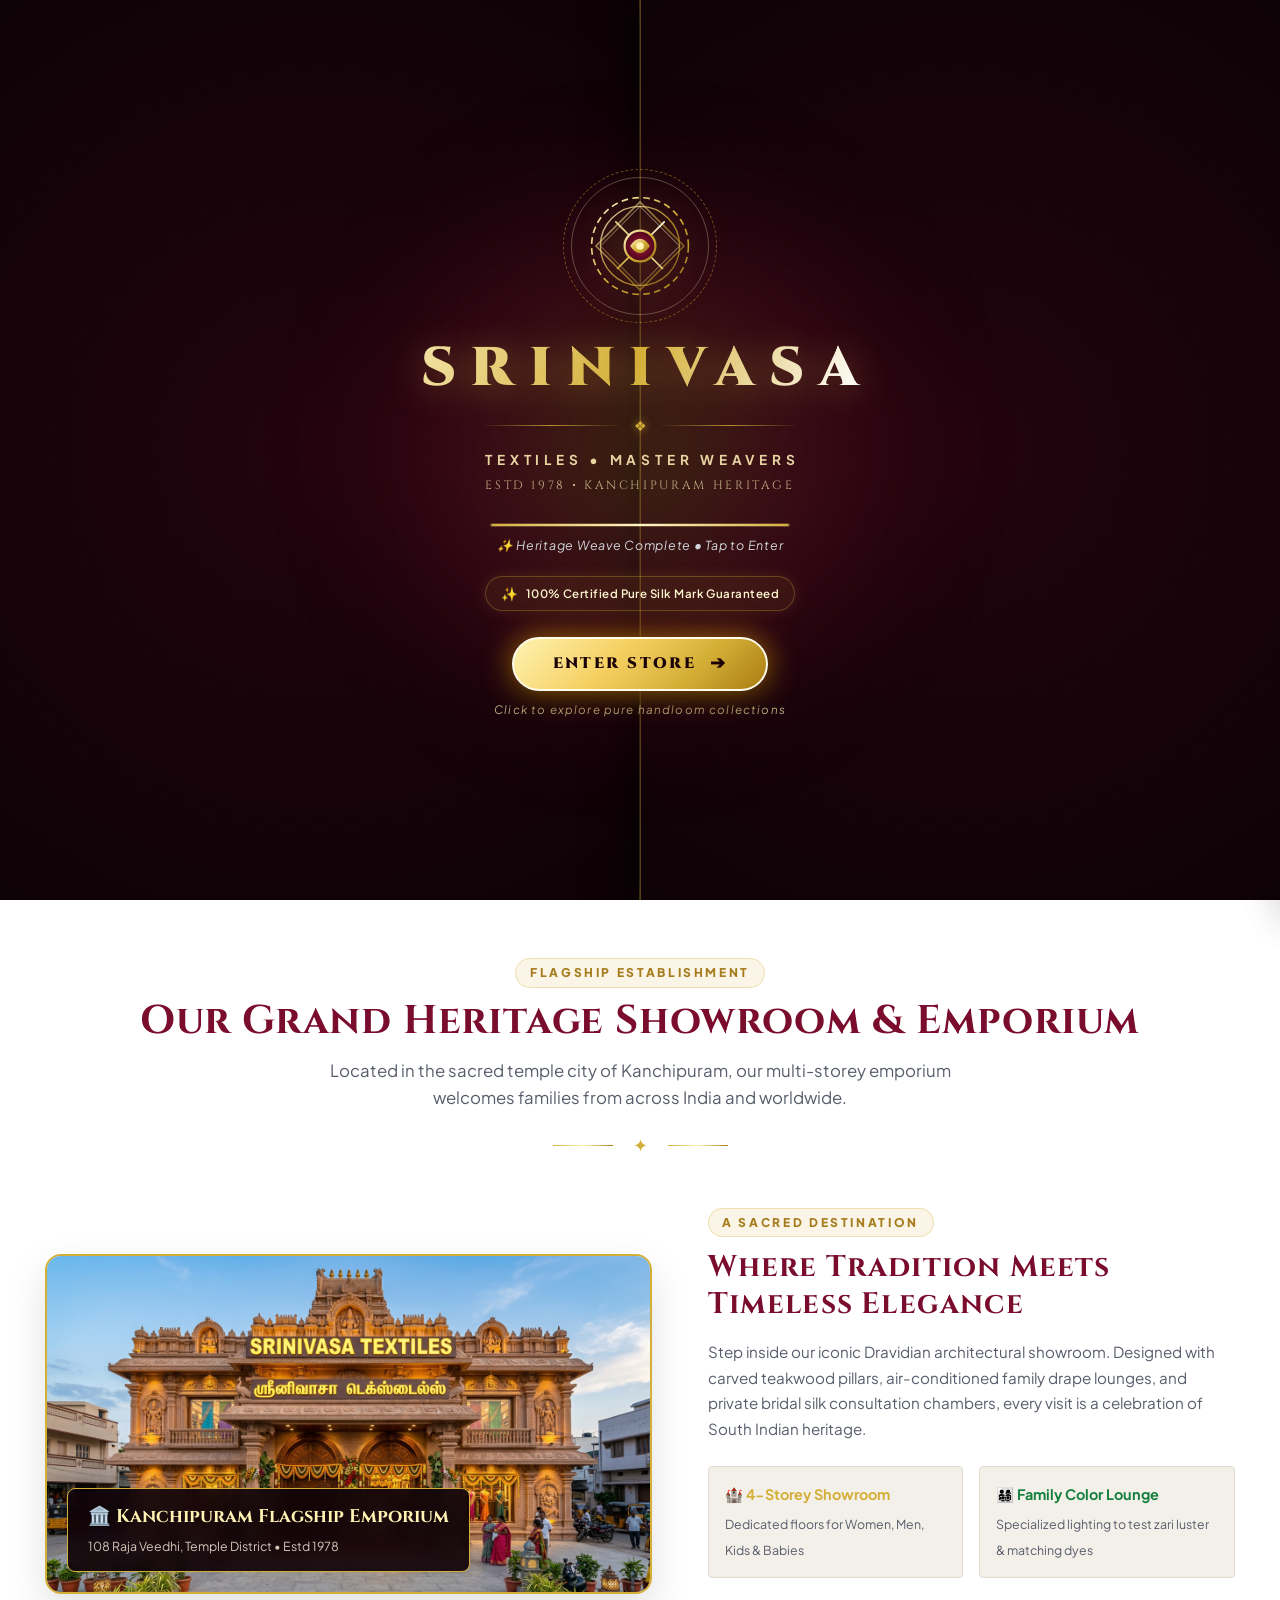
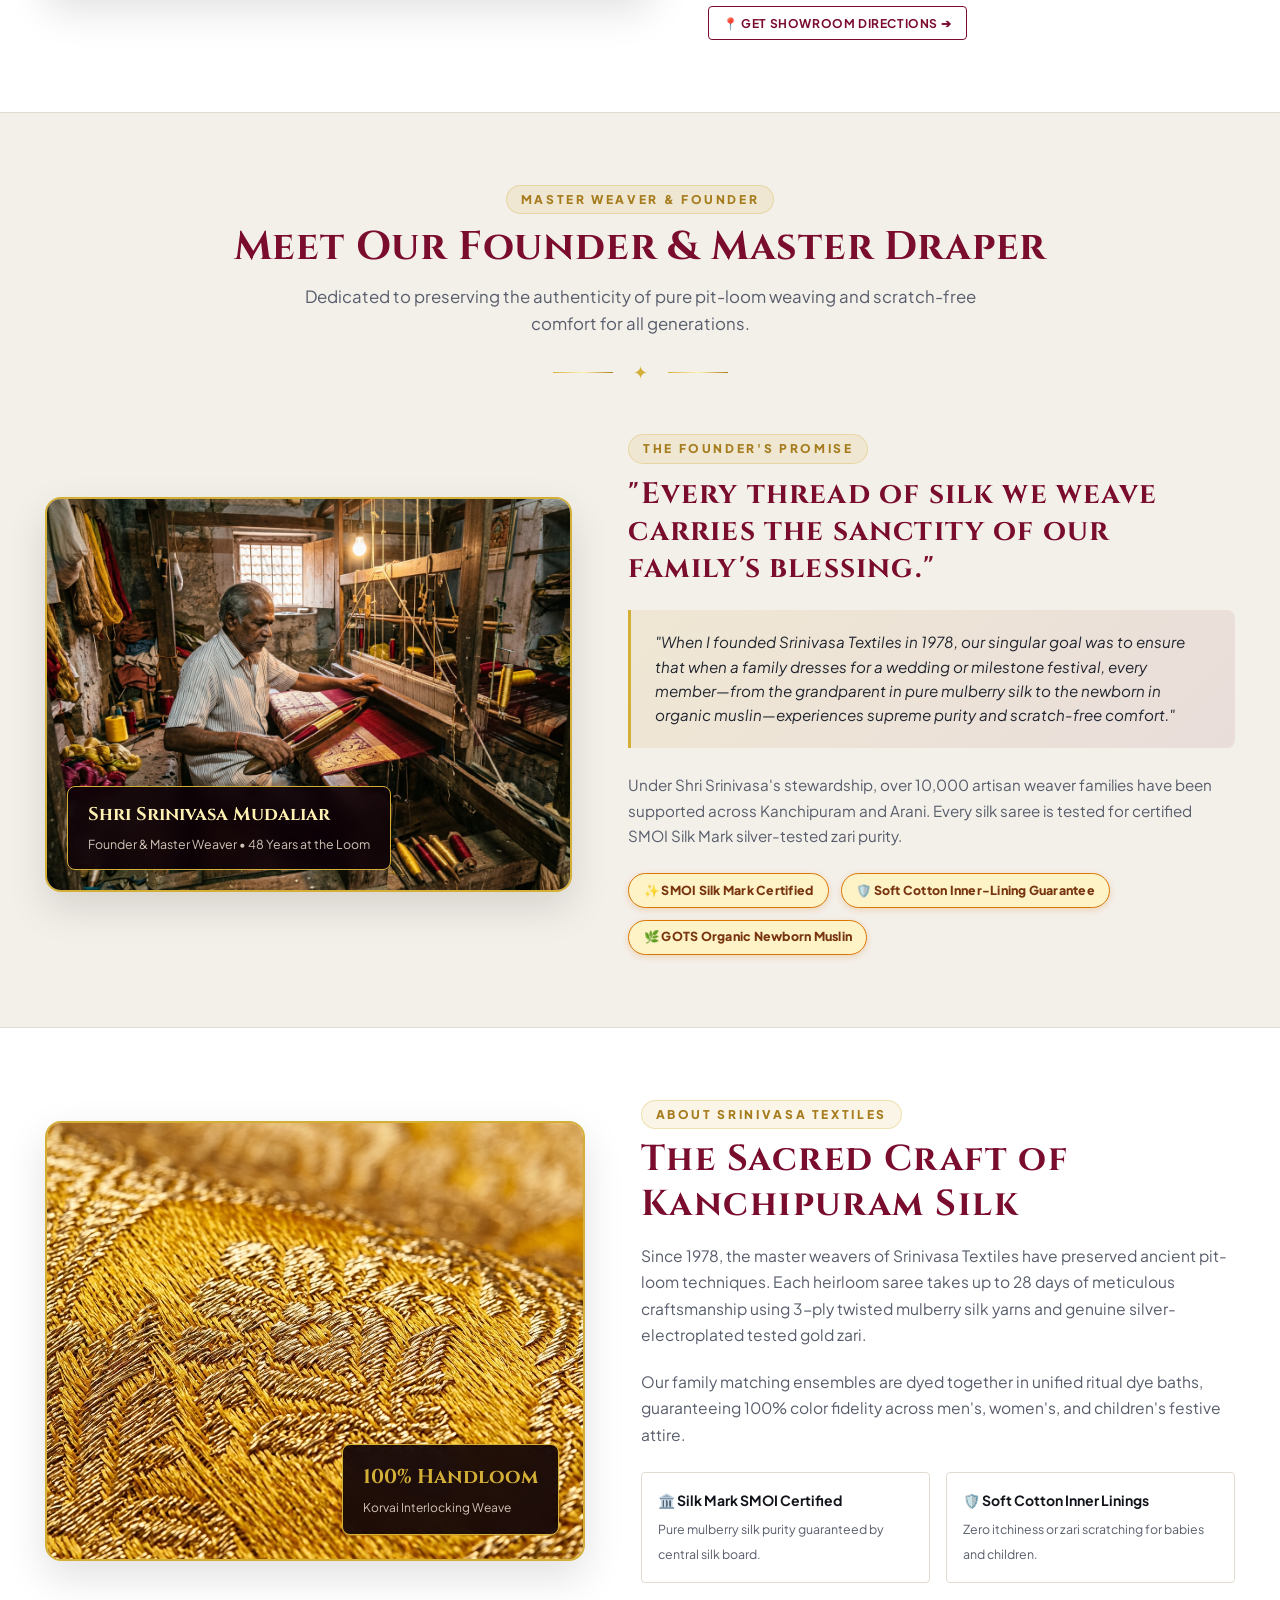
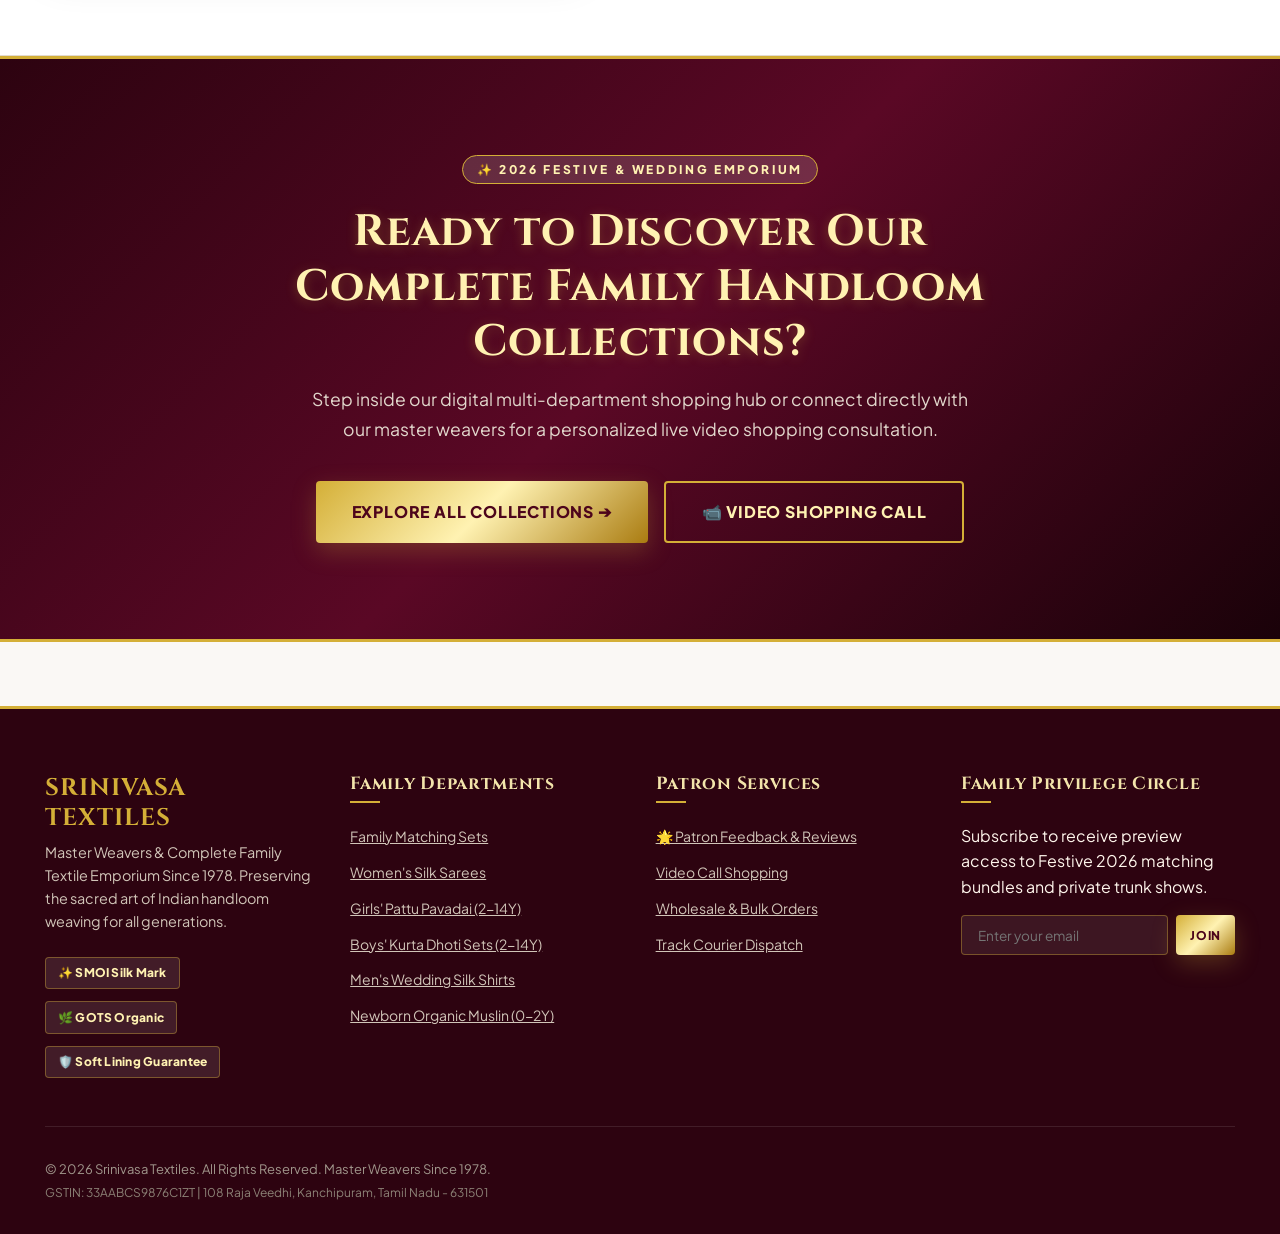
==== index.html @ 5f7d7f07 "Add files via upload" ====
<!DOCTYPE html>
<html lang="en" data-theme="light">

<head>
  <meta charset="UTF-8" />
  <meta name="viewport" content="width=device-width, initial-scale=1.0" />

  <!-- Immediate Theme Engine: Eliminates theme stutter & flicker during page navigation -->
  <script>
    (function () {
      try {
        var theme = localStorage.getItem("st_active_theme_v2") || localStorage.getItem("st_theme") || "light";
        document.documentElement.setAttribute("data-theme", theme);
      } catch (e) { }
    })();
  </script>

  <!-- Primary SEO Metadata -->
  <title>Srinivasa Textiles | Master Weavers &amp; Complete Family Textile Emporium Since 1978</title>
  <meta name="description"
    content="Discover pure Kanchipuram silk sarees, family matching combos, kids pattu pavadai, men's silk wedding dhotis, and newborn organic cotton jhablas. 100% Silk Mark certified." />
  <meta name="keywords"
    content="Family matching silk sets, Kanchipuram silk saree, kids pattu pavadai, men silk dhoti shirt, baby organic muslin, Silk Mark certified, Srinivasa Textiles" />

  <!-- Google Fonts -->
  <link rel="preconnect" href="https://fonts.googleapis.com" />
  <link rel="preconnect" href="https://fonts.gstatic.com" crossorigin />
  <link
    href="https://fonts.googleapis.com/css2?family=Cinzel:wght@400;600;700;900&family=Playfair+Display:ital,wght@0,400;0,600;0,700;1,400;1,600&family=Plus+Jakarta+Sans:wght@300;400;500;600;700;800&display=swap"
    rel="stylesheet" />

  <!-- Stylesheets -->
  <link rel="stylesheet" href="css/main.css" />
  <link rel="stylesheet" href="css/storefront.css" />
  <link rel="stylesheet" href="css/admin.css" />
  <link rel="stylesheet" href="css/components.css" />
</head>

<body>

  <!-- ==========================================================================
       ROYAL HERITAGE OPENING LOGO ANIMATION & SPLASH SCREEN
       ========================================================================== -->
  <div id="sitePreloader" class="site-preloader" aria-label="Loading Srinivasa Textiles" role="status">
    <div class="preloader-curtain preloader-curtain-left"></div>
    <div class="preloader-curtain preloader-curtain-right"></div>

    <div class="preloader-backdrop-glow"></div>
    <div class="preloader-pattern-overlay"></div>

    <div class="preloader-content">
      <!-- Animated Golden Silk Crest Logo -->
      <div class="preloader-logo-wrap">
        <div class="preloader-aura-ring ring-outer"></div>
        <div class="preloader-aura-ring ring-mid"></div>
        <div class="preloader-logo-crest">
          <svg class="preloader-crest-svg" viewBox="0 0 100 100" fill="none" xmlns="http://www.w3.org/2000/svg">
            <!-- Background Mandala & Sacred Weave Geometry -->
            <circle class="svg-orbit" cx="50" cy="50" r="44" stroke="url(#preloaderGoldGrad)" stroke-width="1.5"
              stroke-dasharray="6 4" />
            <circle class="svg-orbit-inner" cx="50" cy="50" r="36" stroke="url(#preloaderGoldGrad)" stroke-width="1.2"
              opacity="0.8" />
            <polygon points="50,10 90,50 50,90 10,50" stroke="url(#preloaderGoldGrad)" stroke-width="1.5" opacity="0.6"
              fill="none" />
            <polygon points="50,14 86,50 50,86 14,50" stroke="url(#preloaderGoldGradLight)" stroke-width="1"
              opacity="0.4" fill="none" />

            <!-- Traditional Handloom Warp & Weft Threads -->
            <path class="svg-thread t1" d="M20 50 L80 50" stroke="url(#preloaderGoldGrad)" stroke-width="2"
              stroke-linecap="round" />
            <path class="svg-thread t2" d="M50 20 L50 80" stroke="url(#preloaderGoldGrad)" stroke-width="2"
              stroke-linecap="round" />
            <path class="svg-thread t3" d="M28 28 L72 72" stroke="url(#preloaderGoldGradLight)" stroke-width="1.5"
              stroke-linecap="round" />
            <path class="svg-thread t4" d="M72 28 L28 72" stroke="url(#preloaderGoldGradLight)" stroke-width="1.5"
              stroke-linecap="round" />

            <!-- Central Royal Core & Weaving Shuttle -->
            <circle class="svg-core-pulse" cx="50" cy="50" r="14" fill="url(#preloaderCrimsonGrad)"
              stroke="url(#preloaderGoldGrad)" stroke-width="2" />
            <path d="M41 50 Q50 37 59 50 Q50 63 41 50 Z" fill="url(#preloaderGoldGrad)" />
            <circle cx="50" cy="50" r="3.5" fill="#FFF2B2" />

            <defs>
              <linearGradient id="preloaderGoldGrad" x1="0%" y1="0%" x2="100%" y2="100%">
                <stop offset="0%" stop-color="#FFF5CF" />
                <stop offset="50%" stop-color="#D4AF37" />
                <stop offset="100%" stop-color="#9E781B" />
              </linearGradient>
              <linearGradient id="preloaderGoldGradLight" x1="0%" y1="100%" x2="100%" y2="0%">
                <stop offset="0%" stop-color="#D4AF37" />
                <stop offset="100%" stop-color="#FFFBE6" />
              </linearGradient>
              <radialGradient id="preloaderCrimsonGrad" cx="50%" cy="50%" r="50%">
                <stop offset="0%" stop-color="#9E163E" />
                <stop offset="100%" stop-color="#4D051B" />
              </radialGradient>
            </defs>
          </svg>
        </div>
      </div>

      <!-- Royal Typography -->
      <div class="preloader-brand-text">
        <h1 class="preloader-brand-title">SRINIVASA</h1>
        <div class="preloader-brand-divider">
          <span class="p-line"></span>
          <span class="p-ornament">❖</span>
          <span class="p-line"></span>
        </div>
        <p class="preloader-brand-sub">TEXTILES • MASTER WEAVERS</p>
        <span class="preloader-since">ESTD 1978 • KANCHIPURAM HERITAGE</span>
      </div>

      <!-- Silk Thread Weaving Progress Line -->
      <div class="preloader-progress-box">
        <div class="preloader-progress-bar">
          <div class="preloader-progress-fill" id="preloaderProgressFill"></div>
        </div>
        <span class="preloader-status-text" id="preloaderStatusText">Weaving Pure Heritage Silk...</span>
      </div>

      <!-- Certification Badge -->
      <div class="preloader-cert-badge">
        <span class="cert-icon">✨</span>
        <span>100% Certified Pure Silk Mark Guaranteed</span>
      </div>

      <!-- Grand Enter Store Action Button -->
      <div class="preloader-action-wrap">
        <button class="preloader-enter-btn" id="preloaderEnterBtn" aria-label="Enter Srinivasa Textiles Store">
          <span>ENTER STORE</span>
          <span class="btn-arrow">➔</span>
        </button>
        <span class="preloader-hint-text">Click to explore pure handloom collections</span>
      </div>
    </div>
  </div>

  <!-- ==========================================================================
       TOP ANNOUNCEMENT BAR & THEME SWITCHER
       ========================================================================== -->
  <aside class="announcement-bar" aria-label="Heritage Quote & Announcement">
    <div class="container">
      <div class="announcement-content" style="justify-content: center; text-align: center;">
        <div class="top-quote-banner" id="topQuoteBanner">
          <span class="gold-icon" style="font-size: 0.95rem; margin-right: 0.35rem;">✨</span>
          <span class="gold-quote-mark">“</span>
          <span class="quote-text" id="topQuoteText">
            Every thread woven with pure devotion, every saree a timeless family legacy of love &amp; tradition.
          </span>
          <span class="gold-quote-mark">”</span>
          <span class="quote-tag">✦ Master Weavers Since 1978</span>
        </div>
      </div>
    </div>
  </aside>

  <!-- ==========================================================================
       MAIN STOREFRONT VIEW
       ========================================================================== -->
  <div id="storefrontView">

    <!-- MAIN HEADER NAVIGATION -->
    <header class="main-header" id="mainHeader">
      <div class="container">
        <div class="nav-inner">

          <!-- Global Brand Logo Header (Always Navigates to Home) -->
          <a href="#home" class="brand-logo" id="globalBrandLogo" aria-label="Srinivasa Textiles Home">
            <div class="brand-symbol">
              <svg width="24" height="24" viewBox="0 0 24 24" fill="none" stroke="currentColor" stroke-width="1.8"
                stroke-linecap="round" stroke-linejoin="round">
                <circle cx="12" cy="12" r="9"></circle>
                <path d="M12 3v18"></path>
                <path d="M3 12h18"></path>
                <path d="m7 7 10 10"></path>
                <path d="m17 7-10 10"></path>
              </svg>
            </div>
            <div class="brand-text">
              <h1>SRINIVASA TEXTILES</h1>
              <span>ESTD 1978 • KANCHIPURAM</span>
            </div>
          </a>

          <!-- Nav Actions -->
          <div class="header-actions">
            <!-- Patron Voice & Feedback Trigger (Desktop) -->
            <button class="feedback-nav-btn" id="feedbackTriggerBtn" title="Share Your Patron Feedback & Reviews">
              <span>🌟</span> Share Feedback
            </button>

            <!-- Clean Predictive Search Trigger -->
            <button class="search-trigger-btn" id="searchTriggerBtn" title="Search Textiles">
              🔍
            </button>

            <!-- Favourites / Wishlist Trigger -->
            <button class="wishlist-btn favourites-trigger-btn" id="wishlistTriggerBtn" title="Saved Favourites"
              aria-label="Open Saved Favourites">
              ♥
              <span class="badge-count" id="headerWishlistBadge">0</span>
            </button>

            <!-- Slide-Over Cart Trigger -->
            <button class="cart-btn" id="cartTriggerBtn" title="Shopping Bag">
              🛍️
              <span class="badge-count" id="headerCartBadge">0</span>
            </button>

            <!-- Dark / Light Mode Switcher -->
            <button id="themeToggleBtn" class="theme-toggle-btn" title="Toggle Dark / Light Mode">
              <span>🌙</span>
            </button>

            <!-- Mobile 3-Lines (☰) Navigation & Departments Menu -->
            <button class="mobile-menu-btn" id="mobileMenuBtn" aria-label="Open Departments Menu" title="Browse Departments &amp; Feedback">
              ☰
            </button>
          </div>
        </div>
      </div>
    </header>



    <!-- ==========================================================================
         HOME SECTION 1: HERO SPOTLIGHT (Brand Heritage & Trust)
         ========================================================================== -->
    <section class="hero-section home-only-section" aria-label="Hero Spotlight">
      <div class="hero-overlay"></div>
      <div class="container">
        <div class="hero-content">
          <div class="hero-pill">
            <span>✨ Master Weavers &amp; Complete Family Textile Emporium • Estd 1978</span>
          </div>

          <h2 class="hero-title">
            SRINIVASA TEXTILES<br>
            <span class="gold-text" style="font-size: 0.7em; display: block; margin-top: 0.5rem;">Sacred Handlooms for
              the Entire Family</span>
          </h2>

          <p class="hero-desc">
            Directly from our heritage pit-looms in Kanchipuram. Weaving royal bridal silks, coordinated family matching
            sets, scratch-free girls' pattu pavadai, men's pure mulberry silk dhotis, and organic baby muslins for three
            generations.
          </p>

          <div class="hero-stats-row">
            <div class="hero-stat-item">
              <span class="hero-stat-number">48+ Years</span>
              <span class="hero-stat-label">Weaving Legacy</span>
            </div>
            <div class="hero-stat-item">
              <span class="hero-stat-number">10,000+</span>
              <span class="hero-stat-label">Artisan Looms</span>
            </div>
            <div class="hero-stat-item">
              <span class="hero-stat-number">100% SMOI</span>
              <span class="hero-stat-label">Certified Pure Silk</span>
            </div>
            <div class="hero-stat-item">
              <span class="hero-stat-number">50,000+</span>
              <span class="hero-stat-label">Happy Families</span>
            </div>
          </div>
        </div>
      </div>
    </section>

    <!-- ==========================================================================
         HOME SECTION 2: TEXTILE'S BUILDING & SHOWROOM ARCHITECTURE
         ========================================================================== -->
    <section class="section home-only-section"
      style="background: var(--bg-surface); border-top: 1px solid var(--border-color); border-bottom: 1px solid var(--border-color);">
      <div class="container">
        <div class="section-header">
          <span class="section-tag">Flagship Establishment</span>
          <h2 class="section-title">Our Grand Heritage Showroom &amp; Emporium</h2>
          <p class="section-subtitle">Located in the sacred temple city of Kanchipuram, our multi-storey emporium
            welcomes families from across India and worldwide.</p>
          <div class="section-divider"><span class="section-divider-motif">✦</span></div>
        </div>

        <div class="building-showcase-grid">
          <div class="building-media-card">
            <img src="assets/images/textile_building.jpg"
              alt="Srinivasa Textiles Grand Showroom Building in Kanchipuram" />
            <div class="building-badge">
              <strong>🏛️ Kanchipuram Flagship Emporium</strong>
              <span>108 Raja Veedhi, Temple District • Estd 1978</span>
            </div>
          </div>

          <div class="building-content">
            <span class="section-tag" style="margin-bottom: 0.75rem;">A Sacred Destination</span>
            <h3
              style="font-family: var(--font-serif-display); font-size: 1.85rem; color: var(--color-primary); margin-bottom: 1rem;">
              Where Tradition Meets Timeless Elegance
            </h3>
            <p style="font-size: 0.95rem; color: var(--text-muted); line-height: 1.7; margin-bottom: 1.25rem;">
              Step inside our iconic Dravidian architectural showroom. Designed with carved teakwood pillars,
              air-conditioned family drape lounges, and private bridal silk consultation chambers, every visit is a
              celebration of South Indian heritage.
            </p>

            <div style="display: grid; grid-template-columns: 1fr 1fr; gap: 1rem; margin-top: 1.5rem;">
              <div
                style="background: var(--bg-surface-alt); padding: 1rem; border-radius: var(--radius-sm); border: 1px solid var(--border-color);">
                <strong style="display: block; color: var(--color-gold); font-size: 0.9rem; margin-bottom: 0.25rem;">🏰
                  4-Storey Showroom</strong>
                <span style="font-size: 0.775rem; color: var(--text-muted);">Dedicated floors for Women, Men, Kids &amp;
                  Babies</span>
              </div>
              <div
                style="background: var(--bg-surface-alt); padding: 1rem; border-radius: var(--radius-sm); border: 1px solid var(--border-color);">
                <strong
                  style="display: block; color: var(--color-success); font-size: 0.9rem; margin-bottom: 0.25rem;">👨‍👩‍👧‍👦
                  Family Color Lounge</strong>
                <span style="font-size: 0.775rem; color: var(--text-muted);">Specialized lighting to test zari luster
                  &amp; matching dyes</span>
              </div>
            </div>

            <div style="margin-top: 1.75rem;">
              <a href="https://maps.google.com" target="_blank" class="btn btn-outline btn-sm"
                style="text-decoration: none !important;">📍 Get Showroom Directions ➔</a>
            </div>
          </div>
        </div>
      </div>
    </section>

    <!-- ==========================================================================
         HOME SECTION 3: TEXTILE OWNER & MASTER WEAVER SHOWCASE
         ========================================================================== -->
    <section class="section home-only-section" style="background: var(--bg-surface-alt);">
      <div class="container">
        <div class="section-header">
          <span class="section-tag">Master Weaver &amp; Founder</span>
          <h2 class="section-title">Meet Our Founder &amp; Master Draper</h2>
          <p class="section-subtitle">Dedicated to preserving the authenticity of pure pit-loom weaving and scratch-free
            comfort for all generations.</p>
          <div class="section-divider"><span class="section-divider-motif">✦</span></div>
        </div>

        <div class="owner-showcase-grid">
          <div class="owner-media-box">
            <img src="assets/images/artisan_loom.jpg" alt="Shri Srinivasa Mudaliar, Master Weaver and Founder" />
            <div class="building-badge">
              <strong>Shri Srinivasa Mudaliar</strong>
              <span>Founder &amp; Master Weaver • 48 Years at the Loom</span>
            </div>
          </div>

          <div class="owner-content">
            <span class="section-tag" style="margin-bottom: 0.75rem;">The Founder's Promise</span>
            <h3
              style="font-family: var(--font-serif-display); font-size: 1.85rem; color: var(--color-primary); margin-bottom: 0.75rem;">
              "Every thread of silk we weave carries the sanctity of our family's blessing."
            </h3>

            <div class="owner-quote-box">
              "When I founded Srinivasa Textiles in 1978, our singular goal was to ensure that when a family dresses for
              a wedding or milestone festival, every member—from the grandparent in pure mulberry silk to the newborn in
              organic muslin—experiences supreme purity and scratch-free comfort."
            </div>

            <p style="font-size: 0.95rem; color: var(--text-muted); line-height: 1.7;">
              Under Shri Srinivasa's stewardship, over 10,000 artisan weaver families have been supported across
              Kanchipuram and Arani. Every silk saree is tested for certified SMOI Silk Mark silver-tested zari purity.
            </p>

            <div style="display: flex; gap: 0.75rem; margin-top: 1.5rem; flex-wrap: wrap;">
              <span class="cert-pill cert-pill-gold">✨ SMOI Silk Mark Certified</span>
              <span class="cert-pill cert-pill-emerald">🛡️ Soft Cotton Inner-Lining Guarantee</span>
              <span class="cert-pill cert-pill-emerald">🌿 GOTS Organic Newborn Muslin</span>
            </div>
          </div>
        </div>
      </div>
    </section>

    <!-- ==========================================================================
         HOME SECTION 4: ABOUT THE TEXTILE & LIVING WEAVING HERITAGE
         ========================================================================== -->
    <section class="section home-only-section"
      style="background: var(--bg-surface); border-top: 1px solid var(--border-color); border-bottom: 1px solid var(--border-color);">
      <div class="container">
        <div class="heritage-story-grid">
          <div class="heritage-media-box">
            <img src="assets/images/kanchipuram_weave_closeup.jpg" alt="Intricate Korvai Handloom Weaving Close Up" />
            <div class="heritage-floating-badge">
              <strong>100% Handloom</strong>
              <span>Korvai Interlocking Weave</span>
            </div>
          </div>

          <div class="heritage-content">
            <span class="section-tag">About Srinivasa Textiles</span>
            <h2>The Sacred Craft of Kanchipuram Silk</h2>
            <p>
              Since 1978, the master weavers of Srinivasa Textiles have preserved ancient pit-loom techniques. Each
              heirloom saree takes up to 28 days of meticulous craftsmanship using 3-ply twisted mulberry silk yarns and
              genuine silver-electroplated tested gold zari.
            </p>
            <p>
              Our family matching ensembles are dyed together in unified ritual dye baths, guaranteeing 100% color
              fidelity across men's, women's, and children's festive attire.
            </p>

            <div class="heritage-pillars">
              <div class="heritage-pillar-card">
                <strong>🏛️ Silk Mark SMOI Certified</strong>
                <span>Pure mulberry silk purity guaranteed by central silk board.</span>
              </div>
              <div class="heritage-pillar-card">
                <strong>🛡️ Soft Cotton Inner Linings</strong>
                <span>Zero itchiness or zari scratching for babies and children.</span>
              </div>
            </div>
          </div>
        </div>
      </div>
    </section>



    <!-- ==========================================================================
         HOME SECTION 5: FINAL EXPLORE & VIDEO SHOPPING CTA BANNER (At the bottom of Home page)
         ========================================================================== -->
    <section class="explore-cta-section home-only-section" aria-label="Explore Collections & Video Shopping Banner">
      <div class="container">
        <div class="explore-cta-card">
          <span class="section-tag"
            style="background: rgba(255,255,255,0.15); color: #FFF2B2; border-color: var(--color-gold);">✨ 2026 Festive
            &amp; Wedding Emporium</span>
          <h2>Ready to Discover Our Complete Family Handloom Collections?</h2>
          <p>
            Step inside our digital multi-department shopping hub or connect directly with our master weavers for a
            personalized live video shopping consultation.
          </p>
          <div class="explore-cta-actions"
            style="display: flex; gap: 1rem; justify-content: center; flex-wrap: wrap; margin-top: 1.75rem;">
            <a href="shop.html"
              onclick="if(window.storefront){event.preventDefault();window.storefront.navigateToPage('explore');}else{window.location.href='shop.html';}"
              class="btn btn-gold btn-lg" id="homeBottomExploreBtn"
              style="font-weight: 800; min-width: 240px; text-decoration: none;">
              Explore All Collections ➔
            </a>
            <a href="https://wa.me/919840054321?text=Hello%20Srinivasa%20Textiles,%20I%20would%20like%20to%20book%20a%20Family%20Video%20Shopping%20Consultation."
              target="_blank" class="btn btn-outline-gold btn-lg"
              style="font-weight: 800; min-width: 240px; border-width: 2px; text-decoration: none; color: #FFF2B2; border-color: var(--color-gold);">
              📹 Video Shopping Call
            </a>
          </div>
        </div>
      </div>
    </section>

    <!-- FOOTER WITH SECURE OWNER PORTAL ACCESS -->
    <footer class="site-footer">
      <div class="container">
        <div class="footer-grid">
          <div class="footer-brand">
            <h3>SRINIVASA TEXTILES</h3>
            <p>Master Weavers &amp; Complete Family Textile Emporium Since 1978. Preserving the sacred art of Indian
              handloom weaving for all generations.</p>
            <div class="footer-certifications">
              <span class="cert-pill">✨ SMOI Silk Mark</span>
              <span class="cert-pill">🌿 GOTS Organic</span>
              <span class="cert-pill">🛡️ Soft Lining Guarantee</span>
            </div>
          </div>

          <div class="footer-col">
            <h4>Family Departments</h4>
            <ul class="footer-links">
              <li><a href="#family-combos" onclick="window.storefront.navigateToPage('family')">Family Matching Sets</a>
              </li>
              <li><a href="#women" onclick="window.storefront.navigateToPage('women')">Women's Silk Sarees</a></li>
              <li><a href="#girls" onclick="window.storefront.navigateToPage('girls')">Girls' Pattu Pavadai (2-14Y)</a>
              </li>
              <li><a href="#boys" onclick="window.storefront.navigateToPage('boys')">Boys' Kurta Dhoti Sets (2-14Y)</a>
              </li>
              <li><a href="#men" onclick="window.storefront.navigateToPage('men')">Men's Wedding Silk Shirts</a></li>
              <li><a href="#infants" onclick="window.storefront.navigateToPage('infants')">Newborn Organic Muslin
                  (0-2Y)</a></li>
            </ul>
          </div>

          <div class="footer-col">
            <h4>Patron Services</h4>
            <ul class="footer-links">
              <li><a href="javascript:void(0)"
                  onclick="document.getElementById('feedbackModal').classList.add('active')">🌟 Patron Feedback &amp;
                  Reviews</a></li>
              <li><a href="https://wa.me/919840054321" target="_blank">Video Call Shopping</a></li>
              <li><a href="#">Wholesale &amp; Bulk Orders</a></li>
              <li><a href="#">Track Courier Dispatch</a></li>
            </ul>
          </div>

          <div class="footer-col footer-newsletter">
            <h4>Family Privilege Circle</h4>
            <p>Subscribe to receive preview access to Festive 2026 matching bundles and private trunk shows.</p>
            <form class="newsletter-form"
              onsubmit="event.preventDefault(); alert('Welcome to Srinivasa Family Circle! Use code HERITAGE10 for 10% off.');">
              <input type="email" placeholder="Enter your email" required />
              <button type="submit" class="btn btn-gold btn-sm">Join</button>
            </form>
          </div>
        </div>

        <div class="footer-bottom">
          <div>
            <p>© 2026 Srinivasa Textiles. All Rights Reserved. Master Weavers Since 1978.</p>
            <p style="font-size: 0.75rem; color: #8C8276; margin-top: 0.2rem;">GSTIN: 33AABCS9876C1ZT | 108 Raja Veedhi,
              Kanchipuram, Tamil Nadu - 631501</p>
          </div>
        </div>
      </div>
    </footer>

  </div>

  <!-- ==========================================================================
       MODALS & DRAWERS
       ========================================================================== -->

  <!-- Mobile Navigation & Department Drawer (3-Line Menu for Mobile UI) -->
  <div class="mobile-nav-drawer" id="mobileNavDrawer" role="dialog" aria-modal="true">
    <div class="mobile-nav-header">
      <div class="mobile-nav-title">
        <span style="font-size: 1.3rem;">🏛️</span>
        <div>
          <h3>Srinivasa Textiles</h3>
          <small>Handloom Master Weavers • Estd 1978</small>
        </div>
      </div>
      <button class="pdp-close-btn" id="mobileNavCloseBtn" title="Close Menu">✕</button>
    </div>

    <div class="mobile-nav-body">
      <div class="mobile-nav-section-title">✨ BROWSE DEPARTMENTS</div>
      <ul class="mobile-dept-list">
        <li><button class="mobile-dept-btn active" data-page="explore">🏠 All Collections (Explore)</button></li>
        <li><button class="mobile-dept-btn highlight-combo" data-page="family">👨‍👩‍👧‍👦 Family Combos &amp; Matching Sets</button></li>
        <li><button class="mobile-dept-btn" data-page="women">👩 Women's Sarees &amp; Ethnic</button></li>
        <li><button class="mobile-dept-btn" data-page="girls">👧 Girls (Pattu Pavadai 2-14Y)</button></li>
        <li><button class="mobile-dept-btn" data-page="boys">👦 Boys (Kurta &amp; Dhoti 2-14Y)</button></li>
        <li><button class="mobile-dept-btn" data-page="men">👨 Men's Silk &amp; Dhotis</button></li>
        <li><button class="mobile-dept-btn" data-page="infants">🍼 Infants &amp; Newborn (0-2Y)</button></li>
      </ul>

      <div class="mobile-nav-divider"></div>

      <!-- Patron Feedback Session inside Mobile Drawer -->
      <div class="mobile-nav-section-title">🌟 PATRON REVIEWS &amp; FEEDBACK</div>
      <button class="mobile-drawer-action-btn mobile-feedback-trigger-btn" id="mobileFeedbackBtn">
        <span>🌟</span> Share Your Patron Review &amp; Feedback
      </button>

      <div class="mobile-nav-divider"></div>

      <div class="mobile-nav-section-title">📍 FLAGSHIP SHOWROOM &amp; SUPPORT</div>
      <div class="mobile-nav-info-card">
        <strong>🏛️ Kanchipuram Emporium</strong>
        <p>108 Raja Veedhi, Temple District, Kanchipuram - 631501</p>
        <div style="margin-top: 0.65rem; display: flex; gap: 0.5rem; flex-wrap: wrap;">
          <a href="https://maps.google.com" target="_blank" class="btn btn-outline btn-xs" style="text-decoration: none !important; padding: 0.35rem 0.65rem; font-size: 0.72rem;">📍 Directions</a>
          <a href="tel:+919840054321" class="btn btn-outline btn-xs" style="text-decoration: none !important; padding: 0.35rem 0.65rem; font-size: 0.72rem;">📞 Call Support</a>
        </div>
      </div>
    </div>
  </div>
  <div class="drawer-overlay" id="mobileNavOverlay"></div>

  <!-- PREDICTIVE SEARCH OVERLAY MODAL (Hidden by default, shown ONLY when search button is clicked) -->
  <div class="search-bar-modal" id="searchBarModal" role="dialog" aria-modal="true">
    <div class="search-modal-container">
      <div class="search-input-wrapper">
        <input type="text" id="headerSearchInput"
          placeholder="Search pure silk sarees, dhotis, kids pattu pavadai, lehengas, festive combos..."
          autocomplete="off" />
        <button class="search-close-btn" id="searchCloseBtn" title="Close Search">✕</button>
      </div>
      <div class="search-live-results" id="searchLiveResults"></div>
    </div>
  </div>

  <!-- Store Owner Strict Authentication Modal (Royal Luxury Theme) -->
  <div class="owner-auth-modal" id="ownerAuthModal" role="dialog" aria-modal="true">
    <div class="owner-auth-box">
      <button class="pdp-close-btn" id="ownerAuthCloseBtn" title="Close">✕</button>
      <div class="owner-auth-emblem">👑</div>
      <h3>Store Owner Console</h3>
      <p class="owner-auth-subtitle">
        Restricted Security Gateway • Handloom Master Management Hub
      </p>

      <!-- Error Alert Banner -->
      <div id="ownerAuthErrorMsg" class="owner-auth-error" style="display: none;"></div>

      <div class="owner-input-group">
        <label for="ownerUsernameInput">Owner Username / ID:</label>
        <div class="owner-input-wrapper">
          <span class="owner-input-icon">👤</span>
          <input type="text" id="ownerUsernameInput" class="owner-input-field" placeholder="e.g. admin"
            autocomplete="username" />
        </div>
      </div>

      <div class="owner-input-group">
        <label for="ownerPasswordInput">Master Security PIN / Password:</label>
        <div class="owner-input-wrapper">
          <span class="owner-input-icon">🔒</span>
          <input type="password" id="ownerPasswordInput" class="owner-input-field"
            placeholder="Enter Security Password or PIN" autocomplete="current-password" />
          <button type="button" id="toggleOwnerPassBtn" class="owner-pass-toggle"
            title="Show/Hide Password">👁️</button>
        </div>
      </div>

      <button class="owner-submit-btn" id="ownerAuthSubmitBtn">Unlock Owner Console ➔</button>
    </div>
  </div>

  <!-- Interactive Patron Feedback & Review Session Modal -->
  <div class="feedback-modal" id="feedbackModal" role="dialog" aria-modal="true">
    <div class="feedback-box">
      <button class="pdp-close-btn" id="feedbackCloseBtn" title="Close">✕</button>

      <div id="feedbackFormContainer">
        <div class="feedback-header">
          <div class="feedback-header-icon">🌟</div>
          <h3>Patron Voice &amp; Fabric Review</h3>
          <p>
            Your experience matters to our master weaving family. Share your feedback on fabric purity, skin softness,
            and weave luster.
          </p>
        </div>

        <div style="text-align: center; margin-bottom: 1.25rem;">
          <label
            style="font-size: 0.8rem; font-weight: 700; text-transform: uppercase; color: var(--color-gold); letter-spacing: 0.05em; display: block;">Overall
            Experience Rating:</label>
          <div class="star-rating-selector" id="feedbackStarSelector">
            <span data-rating="1" class="active">★</span>
            <span data-rating="2" class="active">★</span>
            <span data-rating="3" class="active">★</span>
            <span data-rating="4" class="active">★</span>
            <span data-rating="5" class="active">★</span>
          </div>
          <input type="hidden" id="feedbackRatingVal" value="5" />
        </div>

        <div class="form-group" style="margin-bottom: 1.25rem;">
          <label
            style="font-size: 0.85rem; font-weight: 700; color: var(--text-heading); margin-bottom: 0.5rem; display: block;">Your
            Review &amp; Weaving Feedback</label>
          <textarea id="feedbackCommentInput" class="form-control" rows="4"
            placeholder="Share your feedback on fabric purity, skin softness, weave luster, or festive celebration experience..."
            required></textarea>
        </div>

        <button class="btn btn-gold btn-lg" id="submitFeedbackBtn" style="width: 100%;">Submit Feedback ➔</button>
      </div>

      <!-- SUCCESS SCREEN -->
      <div id="feedbackSuccessContainer" style="display: none;" class="feedback-success-card">
        <div class="success-icon">🎉</div>
        <h3 style="font-family: var(--font-serif-display); color: var(--color-primary); margin-bottom: 0.5rem;">Thank
          You, Esteemed Patron!</h3>
        <p style="color: var(--text-muted); font-size: 0.9rem; max-width: 440px; margin: 0 auto 1.5rem;">
          Your feedback has been received and added to our live Patron Stories. Our master weavers are deeply grateful
          for your blessings.
        </p>

        <div class="voucher-box">
          <span
            style="font-size: 0.75rem; font-weight: 700; color: var(--color-gold-dark); text-transform: uppercase;">Your
            10% Family Privilege Voucher:</span>
          <span class="voucher-code" id="feedbackGeneratedCode">PATRON10</span>
          <span style="font-size: 0.75rem; color: var(--text-muted);">Use at express checkout for instant ₹500 / 10%
            savings</span>
        </div>

        <button class="btn btn-primary btn-sm" id="feedbackCloseSuccessBtn">Continue Exploring Collections</button>
      </div>

    </div>
  </div>

  <!-- Fullscreen Image Lightbox Modal -->
  <div class="lightbox-modal" id="lightboxModal">
    <div class="lightbox-content">
      <span class="lightbox-close-btn" id="lightboxCloseBtn">✕</span>
      <img src="" alt="Fullscreen High-Res View" class="lightbox-main-img" id="lightboxMainImg" />
    </div>
  </div>

  <!-- Slide-Over Favourites / Wishlist Drawer (Like Shopping Bag) -->
  <div class="wishlist-drawer-overlay" id="wishlistDrawerOverlay"></div>
  <aside class="wishlist-drawer" id="wishlistDrawer" aria-label="My Favourites">
    <div class="wishlist-drawer-header">
      <div style="display: flex; align-items: center; gap: 0.6rem;">
        <span style="font-size: 1.35rem; color: #E11D48;">❤️</span>
        <div>
          <h3 style="margin: 0; font-size: 1.15rem; color: var(--text-heading);">My Favourites (<span
              id="wishlistDrawerCount">0</span>)</h3>
          <span style="font-size: 0.725rem; color: var(--text-muted);">Saved Heirloom &amp; Family Garments</span>
        </div>
      </div>
      <button class="wishlist-close-btn" id="wishlistCloseBtn" title="Close Favourites">✕</button>
    </div>

    <div class="wishlist-items-body" id="wishlistItemsBody"></div>

    <div class="wishlist-drawer-footer" id="wishlistDrawerFooter">
      <button class="btn btn-gold btn-sm" id="wishlistMoveAllToCartBtn"
        style="width: 100%; margin-bottom: 0.6rem; font-weight: 700;">
        🛍️ Move All Favourites to Bag
      </button>
      <button class="btn btn-outline btn-sm" id="wishlistClearBtn" style="width: 100%;">
        Clear All Favourites
      </button>
    </div>
  </aside>

  <!-- Slide-Over Cart Drawer with Gift Wrap -->
  <div class="cart-drawer-overlay" id="cartDrawerOverlay"></div>
  <aside class="cart-drawer" id="cartDrawer" aria-label="Shopping Bag">
    <div class="cart-drawer-header">
      <h3><span>🛍️</span> Shopping Bag (<span id="drawerItemCount">0</span>)</h3>
      <button class="cart-close-btn" id="cartCloseBtn">✕</button>
    </div>

    <div class="free-shipping-bar">
      <div id="freeShippingBarText">Add more to unlock FREE Express Insured Delivery</div>
      <div class="progress-track">
        <div class="progress-fill" id="freeShippingProgressFill"></div>
      </div>
    </div>

    <div class="cart-items-body" id="cartItemsBody"></div>

    <div class="cart-drawer-footer">
      <div class="coupon-input-box">
        <input type="text" id="cartCouponInput" placeholder="Promo Code (Try 'HERITAGE10')" />
        <button class="btn btn-gold btn-sm" id="applyCouponBtn">Apply</button>
      </div>
      <div id="cartActiveCouponBox" style="display: none; margin-bottom: 0.65rem;"></div>

      <div class="cart-summary-line"><span>Subtotal:</span> <strong id="cartSubtotal">₹0</strong></div>
      <div class="cart-summary-line" id="cartDiscountLine"><span>Discount:</span> <strong id="cartDiscount">₹0</strong>
      </div>
      <div class="cart-summary-line"><span>Gift Wrap:</span> <strong id="cartGiftWrapAmount">₹0</strong></div>
      <div class="cart-summary-line"><span>Estimated GST (5%):</span> <strong id="cartGst">₹0</strong></div>
      <div class="cart-summary-line total"><span>Total Amount:</span> <strong id="cartTotal">₹0</strong></div>

      <button class="btn btn-primary cart-checkout-btn" id="cartCheckoutBtn">Proceed to Express Checkout ➔</button>
    </div>
  </aside>

  <!-- Product Detail Page (PDP) Clean View Modal -->
  <div class="pdp-modal" id="pdpModal" role="dialog" aria-modal="true">
    <div class="pdp-modal-content" id="pdpModalContent"></div>
  </div>

  <!-- ==========================================================================
       NOTIFY ME WHEN AVAILABLE (RESTOCK WAITLIST) MODAL
       ========================================================================== -->
  <div class="pdp-modal" id="notifyModal" role="dialog" aria-modal="true">
    <div class="search-modal-container notify-modal-container"
      style="max-width: 520px; padding: 2rem 2.2rem; position: relative;">
      <button class="pdp-close-btn" id="notifyModalCloseBtn">✕</button>

      <!-- Form View -->
      <div id="notifyFormView">
        <div style="text-align: center; margin-bottom: 1.25rem;">
          <div
            style="display: inline-flex; width: 48px; height: 48px; background: rgba(212, 175, 55, 0.15); border: 1.5px solid var(--color-gold); border-radius: 50%; align-items: center; justify-content: center; font-size: 1.4rem; color: var(--color-gold); margin-bottom: 0.5rem;">
            🔔
          </div>
          <h3
            style="font-family: var(--font-serif-display); font-size: 1.35rem; color: var(--color-primary); margin: 0;">
            Notify Me When Available</h3>
          <p style="font-size: 0.8rem; color: var(--text-muted); margin-top: 0.25rem;">Be the first to receive an
            instant WhatsApp alert when this handloom piece is back on the loom.</p>
        </div>

        <!-- Product Preview Box -->
        <div class="notify-product-card" id="notifyProductPreview"
          style="display: flex; gap: 1rem; align-items: center; background: var(--bg-surface-alt); border: 1px solid var(--border-color); border-radius: var(--radius-md); padding: 0.85rem; margin-bottom: 1.25rem;">
          <img id="notifyProductImg" src="assets/images/banarasi_blue.jpg" alt="Garment"
            style="width: 60px; height: 60px; object-fit: cover; border-radius: var(--radius-sm); border: 1px solid var(--border-color);" />
          <div style="flex: 1; min-width: 0;">
            <span class="notify-sku" id="notifyProductSku"
              style="font-size: 0.7rem; font-weight: 700; color: var(--color-gold-dark); text-transform: uppercase;">SKU:
              ST-BAN-002</span>
            <h4 class="notify-prod-title" id="notifyProductTitle"
              style="font-size: 0.88rem; font-weight: 700; color: var(--text-heading); white-space: nowrap; overflow: hidden; text-overflow: ellipsis; margin: 0.15rem 0;">
              Varanasi Royal Katan Silk Saree</h4>
            <div class="notify-prod-price" id="notifyProductPrice"
              style="font-size: 0.85rem; font-weight: 800; color: var(--color-primary);">₹14,999</div>
          </div>
        </div>

        <form id="notifyWaitlistForm">
          <input type="hidden" id="notifyProductId" />

          <div class="form-group" style="margin-bottom: 0.9rem;">
            <label
              style="font-size: 0.8rem; font-weight: 700; color: var(--text-heading); display: block; margin-bottom: 0.35rem;">Your
              Full Name</label>
            <input type="text" id="notifyCustomerName" class="form-control" placeholder="e.g. Ananya Sundaram"
              required />
          </div>

          <div class="form-group" style="margin-bottom: 0.9rem;">
            <label
              style="font-size: 0.8rem; font-weight: 700; color: var(--text-heading); display: block; margin-bottom: 0.35rem;">WhatsApp
              / Mobile Number</label>
            <div style="display: flex; gap: 0.5rem;">
              <span
                style="display: flex; align-items: center; padding: 0 0.75rem; background: var(--bg-surface-alt); border: 1px solid var(--border-color); border-radius: var(--radius-sm); font-size: 0.85rem; font-weight: 600; color: var(--text-main);">🇮🇳
                +91</span>
              <input type="tel" id="notifyCustomerPhone" class="form-control" placeholder="98401 23456" required
                style="flex: 1;" />
            </div>
          </div>

          <div class="form-group" style="margin-bottom: 1.25rem;">
            <label
              style="font-size: 0.8rem; font-weight: 700; color: var(--text-heading); display: block; margin-bottom: 0.35rem;">Email
              Address (Optional)</label>
            <input type="email" id="notifyCustomerEmail" class="form-control" placeholder="ananya@example.com" />
          </div>

          <button type="submit" class="btn btn-gold btn-lg"
            style="width: 100%; justify-content: center; font-weight: 800; letter-spacing: 0.05em;"
            id="notifySubmitBtn">
            🔔 Set Priority Restock Alert
          </button>
        </form>
      </div>

      <!-- Done / Success View -->
      <div id="notifySuccessView" style="display: none; text-align: center; padding: 1.5rem 0.5rem;">
        <div class="notify-success-icon"
          style="width: 64px; height: 64px; background: rgba(37, 211, 102, 0.15); border: 2px solid #25D366; border-radius: 50%; display: inline-flex; align-items: center; justify-content: center; font-size: 2rem; color: #25D366; margin-bottom: 1rem;">
          ✓
        </div>
        <h3 style="font-family: var(--font-serif-display); font-size: 1.4rem; color: #15803D; margin-bottom: 0.5rem;">
          Done! Priority Alert Confirmed
        </h3>
        <p style="color: var(--text-main); font-size: 0.9rem; line-height: 1.6; margin-bottom: 1.25rem;">
          Thank you, <strong id="notifyDoneCustomerName">Customer</strong>! You are now placed on our master weaver
          priority list for <strong id="notifyDoneProdTitle" style="color: var(--color-primary);">this piece</strong>.
        </p>
        <div
          style="background: var(--bg-surface-alt); border: 1px solid var(--border-color); border-radius: var(--radius-md); padding: 0.85rem; font-size: 0.8rem; color: var(--text-muted); margin-bottom: 1.5rem;">
          📲 We will send a direct WhatsApp alert to <strong id="notifyDonePhone"
            style="color: var(--text-heading);">+91 XXXXX XXXXX</strong> as soon as fresh stock arrives from the looms.
        </div>
        <button class="btn btn-primary" id="notifyDoneCloseBtn" style="padding: 0.75rem 2rem;">
          Done &amp; Continue Shopping
        </button>
      </div>
    </div>
  </div>

  <!-- Express Checkout Modal -->
  <div class="checkout-modal" id="checkoutModal" role="dialog" aria-modal="true">
    <div class="checkout-modal-content">
      <button class="pdp-close-btn" id="checkoutCloseBtn">✕</button>

      <div class="checkout-steps-nav">
        <div class="step-indicator active"><span class="step-num">1</span> Shipping &amp; Family Address</div>
        <div class="step-indicator active"><span class="step-num">2</span> Payment &amp; Confirmation</div>
      </div>

      <h3 style="font-size: 1.3rem; color: var(--color-primary); margin-bottom: 1rem;">Express Family Checkout</h3>

      <div class="form-grid">
        <div class="form-group">
          <label>Full Name</label>
          <input type="text" id="custName" class="form-control" placeholder="e.g. Ranganathan Sundaram" required />
        </div>

        <div class="form-group">
          <label>Mobile / WhatsApp Number</label>
          <input type="text" id="custPhone" class="form-control" placeholder="e.g. +91 98401 23456" required />
        </div>

        <div class="form-group span-2">
          <label>Shipping Address (with PIN Code)</label>
          <input type="text" id="custAddress" class="form-control"
            placeholder="e.g. Flat 4B, Heritage Towers, Anna Nagar, Chennai - 600040" required />
        </div>

        <div class="form-group">
          <label>Email Address</label>
          <input type="email" id="custEmail" class="form-control" placeholder="e.g. ranganathan.s@gmail.com" />
        </div>

        <div class="form-group">
          <label>Buyer GSTIN (Optional)</label>
          <input type="text" id="custGstin" class="form-control" placeholder="e.g. 33AAAAA0000A1Z5" />
        </div>
      </div>

      <span class="pdp-label" style="margin-top: 1.5rem;">Select Payment Method:</span>
      <div class="payment-method-selector">
        <div class="payment-card-opt active" data-method="upi" data-name="UPI (GPay / PhonePe / Paytm)">
          <span>📱</span>
          <div><strong>UPI Instant Pay</strong><br><small style="color: var(--text-muted);">GPay, PhonePe, QR
              Scan</small></div>
        </div>
      </div>

      <!-- UPI QR Simulation Box with Real-Time Automatic Payment Detection -->
      <div id="upiPaymentBox" class="upi-qr-box">
        <div class="upi-qr-header">
          <span class="upi-live-badge"><span class="admin-pulse-dot"></span> Live UPI QR Gateway</span>
          <h4 style="font-size: 0.95rem; color: var(--color-primary); margin: 0.35rem 0 0.15rem 0;">Scan &amp; Pay with
            any UPI App</h4>
          <span style="font-size: 0.75rem; color: var(--text-muted);">GPay • PhonePe • Paytm • BHIM • Cred • Any Banking
            App</span>
        </div>

        <div class="upi-amount-pill">
          <span>Payable Amount:</span>
          <strong id="upiQrAmountDisplay">₹0</strong>
        </div>

        <!-- Dynamic QR Code Container Wrapped in Clickable UPI Deep Link for Google Pay -->
        <a id="upiQrLink" href="upi://pay?pa=srinivasatextiles@hdfcbank&pn=Srinivasa%20Textiles&am=1&cu=INR&tn=Order_ST"
          class="upi-qr-img-link" title="Click to Pay directly via Google Pay / Any UPI App">
          <div class="upi-qr-img" id="upiQrContainer">
            <div class="upi-scan-laser"></div>
            <img id="upiQrDynamicImg" src="assets/images/upi_qr.png" alt="Srinivasa Textiles Official UPI QR Code" />
          </div>
        </a>

        <div>
          <span class="upi-qr-status-pill" id="upiGatewayStatusPill">
            <span class="admin-pulse-dot"></span> Gateway Listening for Payment...
          </span>
        </div>

        <!-- Supported UPI Apps Display (Visual badges, not buttons) -->
        <div class="upi-supported-apps-strip">
          <span class="upi-supported-label">Scan with Any UPI App</span>
          <div class="upi-apps-badges">
            <span class="upi-app-badge"><span>🔵</span> Google Pay</span>
            <span class="upi-app-badge"><span>🟣</span> PhonePe</span>
            <span class="upi-app-badge"><span>🔷</span> Paytm</span>
            <span class="upi-app-badge"><span>📱</span> BHIM / Any UPI</span>
          </div>
        </div>

        <div class="upi-id-row">
          <span>UPI ID: <strong id="upiIdText">srinivasatextiles@hdfcbank</strong></span>
          <button type="button" class="btn-copy-upi" id="copyUpiIdBtn" title="Copy UPI ID">📋 Copy</button>
        </div>

        <!-- Verified Success Banner (Shown automatically when payment is completed) -->
        <div id="paymentVerifiedBadge" class="payment-verified-banner" style="display: none;">
          <div style="display: flex; align-items: center; gap: 0.65rem;">
            <span class="badge-icon">✅</span>
            <div>
              <strong style="color: #065F46; font-size: 0.875rem;">PAYMENT RECEIVED &amp; VERIFIED</strong>
              <span style="display: block; font-size: 0.725rem; color: #047857;" id="verifiedTxnDetails">UPI Gateway •
                Verified • Settled</span>
            </div>
          </div>
          <div class="verified-stamp">PAID ✓</div>
        </div>
      </div>

      <div
        style="margin-top: 1.5rem; display: flex; justify-content: space-between; align-items: center; border-top: 1px solid var(--border-color); padding-top: 1rem; flex-wrap: wrap; gap: 1rem;">
        <div>
          <span style="font-size: 0.8rem; color: var(--text-muted); display: block;">Total Payable:</span>
          <h3 style="font-size: 1.4rem; color: var(--color-primary); margin: 0;" id="checkoutTotalDisplay">₹0</h3>
        </div>
        <div id="orderActionContainer"
          style="display: flex; flex-direction: column; align-items: flex-end; gap: 0.35rem;">
          <button class="btn btn-gold btn-lg btn-place-order-locked" id="placeOrderBtn" disabled>
            <span>🔒</span> Check &amp; Verify Payment to Place Order
          </button>
          <span id="orderLockHint" style="font-size: 0.725rem; color: var(--text-muted);">
            ⚠️ System payment check required before order placement
          </span>
        </div>
      </div>
    </div>
  </div>

  <!-- 1-Click GST Tax Invoice & Shipping Label Modal -->
  <div class="pdp-modal" id="invoiceModal" role="dialog" aria-modal="true">
    <div class="invoice-modal-content" id="invoiceModalContent"></div>
  </div>

  <!-- Floating WhatsApp Concierge Widget -->
  <div class="whatsapp-widget-container" id="whatsappWidget">
    <div class="whatsapp-chat-popup" id="whatsappPopup">
      <div class="wa-header">
        <img src="assets/images/family_matching_combo.jpg" alt="Family Concierge" class="wa-avatar" />
        <div class="wa-header-info">
          <h4>Srinivasa Family Concierge</h4>
          <span>Online • Master Draper on Call</span>
        </div>
      </div>
      <div class="wa-body">
        <div class="wa-message-bubble">
          Namaste! 🙏 Need help selecting matching family sets, kids sizing, or booking a video call shopping session?
        </div>
      </div>
      <a href="https://wa.me/919840054321?text=Namaste,%20I%20need%20assistance%20with%20Srinivasa%20Textiles%20family%20collection."
        target="_blank" class="wa-action-btn">
        Chat with Master Draper
      </a>
    </div>

    <div class="whatsapp-trigger-bubble" id="whatsappTrigger" title="Live WhatsApp Concierge">
      💬
      <span class="whatsapp-live-dot"></span>
    </div>
  </div>

  <!-- Toast Notification Container -->
  <div class="toast-container" id="toastContainer"></div>

  <!-- Supabase Database SDK & Client -->
  <script src="https://cdn.jsdelivr.net/npm/@supabase/supabase-js@2"></script>
  <script src="js/supabase-config.js"></script>
  <script src="js/supabase-client.js"></script>

  <!-- Application Scripts -->
  <script src="js/api.js"></script>
  <script src="js/data.js"></script>
  <script src="js/store.js"></script>
  <script src="js/storefront.js"></script>
  <script src="js/admin.js"></script>
  <script src="js/app.js"></script>
</body>

</html>
---- css/main.css ----
/* ==========================================================================
   SRINIVASA TEXTILES - CORE DESIGN SYSTEM & DUAL THEME ENGINE
   Complete Multi-Gender Architecture with High-Contrast Dark Mode
   ========================================================================== */

@import url('https://fonts.googleapis.com/css2?family=Cinzel:wght@400;600;700;900&family=Playfair+Display:ital,wght@0,400;0,600;0,700;1,400;1,600&family=Plus+Jakarta+Sans:wght@300;400;500;600;700;800&display=swap');

:root {
  /* ==========================================
     LIGHT MODE PALETTE (Default)
     ========================================== */
  --bg-body: #FAF8F5;
  /* Soft Warm Cream */
  --bg-surface: #FFFFFF;
  /* Card / Modal Surface */
  --bg-surface-alt: #F3EFE9;
  /* Light Muted Surface */
  --bg-header: rgba(250, 248, 245, 0.96);

  --text-main: #1F242E;
  /* Dark Slate Charcoal */
  --text-muted: #575D6B;
  /* Legible Slate */
  --text-heading: #11141A;
  /* Deep Heading */
  --border-color: #E2DBD0;
  /* Soft Sand Border */

  --color-primary: #7A0C2E;
  /* Kanchipuram Crimson / Royal Maroon */
  --color-primary-dark: #4D051B;
  /* Deep Crimson */
  --color-primary-light: #9E163E;
  /* Radiant Wine */

  --color-gold: #D4AF37;
  /* Antique Royal Zari Gold */
  --color-gold-light: #F3E5AB;
  /* Champagne Gold */
  --color-gold-dark: #A67C1E;
  /* Deep Burnished Gold */
  --color-gold-gradient: linear-gradient(135deg, #D4AF37 0%, #FFF2B2 50%, #AA7C11 100%);

  --color-emerald: #0F3B2C;
  --color-navy: #122242;
  --color-ivory: #FAF8F5;
  --color-cream: #F3EFE9;

  --color-success: #15803D;
  --color-warning: #B45309;
  --color-danger: #B91C1C;

  /* Typography - Unified Royal Srinivasa Brand Theme */
  --font-serif-display: 'Cinzel', 'Playfair Display', Georgia, serif;
  --font-serif: 'Cinzel', 'Playfair Display', Georgia, serif;
  --font-sans: 'Plus Jakarta Sans', -apple-system, BlinkMacSystemFont, 'Segoe UI', Roboto, sans-serif;

  /* Elevations */
  --shadow-sm: 0 2px 8px rgba(0, 0, 0, 0.06);
  --shadow-md: 0 8px 24px rgba(0, 0, 0, 0.08);
  --shadow-lg: 0 16px 40px rgba(0, 0, 0, 0.12);
  --shadow-gold: 0 8px 24px rgba(212, 175, 55, 0.25);
  --shadow-card: 0 4px 20px rgba(122, 12, 46, 0.06);

  /* Transitions */
  --transition-fast: 0.2s cubic-bezier(0.4, 0, 0.2, 1);
  --transition-normal: 0.35s cubic-bezier(0.4, 0, 0.2, 1);
  --transition-smooth: 0.5s cubic-bezier(0.16, 1, 0.3, 1);

  /* Radii */
  --radius-sm: 4px;
  --radius-md: 8px;
  --radius-lg: 16px;
  --radius-full: 9999px;
}

/* ==========================================
   HIGH-CONTRAST DARK MODE PALETTE
   ========================================== */
[data-theme="dark"] {
  --bg-body: #0E1015;
  /* Deep Midnight Background */
  --bg-surface: #171922;
  /* Dark Elevated Surface */
  --bg-surface-alt: #222631;
  /* Dark Muted Surface */
  --bg-header: rgba(14, 16, 21, 0.98);

  --text-main: #F3F4F6;
  /* Crisp High-Contrast White */
  --text-muted: #D1D5DB;
  /* Bright Legible Light Gray */
  --text-heading: #FFFFFF;
  /* Pure Bright White */
  --border-color: #2E3342;
  /* Visible Slate Border */

  --color-primary: #FF5A82;
  /* High-Contrast Luminous Crimson */
  --color-primary-dark: #380312;
  --color-primary-light: #FF7B9E;

  --color-gold: #F5D061;
  /* Luminous Zari Gold */
  --color-gold-light: #FFF5CF;
  --color-gold-dark: #E5C358;

  --color-ivory: #171922;
  --color-cream: #222631;

  --shadow-sm: 0 2px 8px rgba(0, 0, 0, 0.6);
  --shadow-md: 0 8px 24px rgba(0, 0, 0, 0.7);
  --shadow-lg: 0 16px 40px rgba(0, 0, 0, 0.8);
  --shadow-card: 0 4px 20px rgba(0, 0, 0, 0.5);
}

/* Global Reset & Universal Cursor System */
*,
*::before,
*::after {
  box-sizing: border-box;
  margin: 0;
  padding: 0;
  cursor: default;
}

/* ==========================================================================
   SILKY SMOOTH DUAL THEME TRANSITIONS ENGINE
   Seamless, luxurious transition between Light & Dark Mode
   ========================================================================== */
html {
  font-size: 16px;
  scroll-behavior: smooth;
  cursor: default;
}

body {
  font-family: var(--font-sans);
  background-color: var(--bg-body);
  color: var(--text-main);
  line-height: 1.6;
  -webkit-font-smoothing: antialiased;
  -moz-osx-font-smoothing: grayscale;
  overflow-x: hidden;
  cursor: default;
}

/* Global Transition Boost during active theme switch */
html.theme-transitioning,
html.theme-transitioning *,
html.theme-transitioning *::before,
html.theme-transitioning *::after {
  transition: background-color 0.45s cubic-bezier(0.25, 1, 0.5, 1) !important,
              color 0.35s cubic-bezier(0.25, 1, 0.5, 1) !important,
              border-color 0.45s cubic-bezier(0.25, 1, 0.5, 1) !important,
              box-shadow 0.45s cubic-bezier(0.25, 1, 0.5, 1) !important,
              fill 0.35s cubic-bezier(0.25, 1, 0.5, 1) !important,
              stroke 0.35s cubic-bezier(0.25, 1, 0.5, 1) !important;
}

/* Ensure all wordings, headings, and labels maintain standard arrow cursor */
h1, h2, h3, h4, h5, h6,
p, span, div, section, article, header, footer, main, aside, nav,
table, th, td, tr, tbody, thead,
label, li, ul, ol, strong, b, em, i, small {
  cursor: default;
}

/* Unified Royal Srinivasa Typography Theme */
h1, h2, h3, h4, h5, h6 {
  font-family: var(--font-serif-display);
  font-weight: 700;
  color: var(--color-primary);
  letter-spacing: 0.04em;
  line-height: 1.25;
}

[data-theme="dark"] h1,
[data-theme="dark"] h2,
[data-theme="dark"] h3,
[data-theme="dark"] h4,
[data-theme="dark"] h5,
[data-theme="dark"] h6 {
  color: #FFF2B2;
}

/* Interactive Clickable Elements: Pointer Hand */
a,
a *,
button,
button *,
[role="button"],
.btn,
.btn *,
.admin-menu-item,
.admin-menu-item *,
.theme-toggle-btn,
.payment-card-opt,
.softness-pill-btn,
.pdp-size-pill,
.color-swatch-dot,
.interactive-chip,
.badge-interactive,
.cursor-pointer {
  cursor: pointer !important;
}

/* Form Inputs & Textareas: Text typing cursor only when typing inside fields */
input[type="text"],
input[type="email"],
input[type="tel"],
input[type="number"],
input[type="password"],
input[type="search"],
input[type="url"],
input:not([type]),
textarea,
[contenteditable="true"] {
  cursor: text !important;
}

/* Non-text Inputs & Controls: Pointer cursor */
input[type="button"],
input[type="submit"],
input[type="reset"],
input[type="checkbox"],
input[type="radio"],
input[type="file"],
select,
option {
  cursor: pointer !important;
}

img {
  max-width: 100%;
  height: auto;
  display: block;
}

button {
  font-family: var(--font-sans);
  border: none;
  background: none;
}

input,
select,
textarea {
  font-family: var(--font-sans);
  color: var(--text-main);
  background: var(--bg-surface);
}

[data-theme="dark"] input,
[data-theme="dark"] select,
[data-theme="dark"] textarea {
  background-color: #222631 !important;
  color: #FFFFFF !important;
  border-color: #3D4455 !important;
}

[data-theme="dark"] select option {
  background-color: #171922 !important;
  color: #FFFFFF !important;
}

.container {
  max-width: 1440px;
  width: 100%;
  margin: 0 auto;
  padding: 0 clamp(1.5rem, 3.5vw, 3.5rem);
}

/* ==========================================================================
   TOP ANNOUNCEMENT BAR & THEME SWITCHER
   ========================================================================== */
.announcement-bar {
  background: linear-gradient(90deg, #4A0419 0%, #7A0C2E 50%, #4A0419 100%);
  color: #FFF6EC;
  font-size: 0.8125rem;
  font-weight: 500;
  padding: 0.55rem 0;
  border-bottom: 1px solid rgba(212, 175, 55, 0.35);
  box-shadow: 0 2px 10px rgba(0, 0, 0, 0.2);
}

.announcement-content {
  display: flex;
  justify-content: center;
  align-items: center;
  gap: 1rem;
}

/* Heritage Quote Banner (Top of Website) */
.top-quote-banner {
  display: flex;
  align-items: center;
  justify-content: center;
  flex-wrap: wrap;
  gap: 0.35rem;
  text-align: center;
  line-height: 1.4;
}

.gold-quote-mark {
  color: #FDE68A;
  font-size: 1.25rem;
  font-family: Georgia, serif;
  font-weight: 800;
  line-height: 1;
}

.quote-text {
  font-family: var(--font-serif-display);
  font-size: 0.875rem;
  letter-spacing: 0.025em;
  color: #FFF8EB;
  font-style: italic;
  text-shadow: 0 1px 4px rgba(0, 0, 0, 0.4);
}

.quote-tag {
  margin-left: 0.6rem;
  font-size: 0.7rem;
  color: #FDE68A;
  font-weight: 700;
  text-transform: uppercase;
  letter-spacing: 0.08em;
  background: rgba(212, 175, 55, 0.2);
  padding: 2px 8px;
  border-radius: 12px;
  border: 1px solid rgba(212, 175, 55, 0.45);
  display: inline-block;
}

.announcement-badge {
  display: inline-flex;
  align-items: center;
  gap: 0.4rem;
  color: #FFF2B2;
}

.top-bar-controls {
  display: flex;
  align-items: center;
  gap: 0.85rem;
}

/* ==========================================================================
   THEME SWITCHER BUTTON (ULTRA HIGH CONTRAST & MAXIMUM VISIBILITY)
   ========================================================================== */
.theme-toggle-btn {
  display: inline-flex;
  align-items: center;
  gap: 0.5rem;
  background: #3B0616;
  color: #FFF2B2 !important;
  padding: 0.45rem 0.95rem;
  border-radius: var(--radius-full);
  border: 1.5px solid var(--color-gold);
  font-size: 0.8rem;
  font-weight: 800;
  letter-spacing: 0.04em;
  cursor: pointer;
  box-shadow: 0 2px 10px rgba(59, 6, 22, 0.35);
  transition: background-color 0.4s cubic-bezier(0.25, 1, 0.5, 1),
              color 0.35s cubic-bezier(0.25, 1, 0.5, 1),
              border-color 0.4s cubic-bezier(0.25, 1, 0.5, 1),
              box-shadow 0.4s cubic-bezier(0.25, 1, 0.5, 1),
              transform 0.2s cubic-bezier(0.25, 1, 0.5, 1);
  text-shadow: 0 1px 3px rgba(0, 0, 0, 0.5);
  white-space: nowrap;
}

.theme-toggle-btn span {
  display: inline-block;
  color: #FFF2B2 !important;
  font-weight: 800;
  transition: transform 0.45s cubic-bezier(0.34, 1.56, 0.64, 1);
}

.theme-toggle-btn:hover span {
  transform: rotate(20deg) scale(1.1);
}

.theme-toggle-btn:active span {
  transform: rotate(360deg) scale(1.2);
}

.theme-toggle-btn:hover {
  background: #5C0A23;
  color: #FFFFFF !important;
  border-color: #FDE68A;
  transform: translateY(-1px);
  box-shadow: 0 4px 14px rgba(92, 10, 35, 0.45), 0 0 10px rgba(212, 175, 55, 0.4);
}

.theme-toggle-btn:hover span {
  color: #FFFFFF !important;
}

/* Light Mode Specific: Crystal Clear High-Contrast Visibility */
[data-theme="light"] .theme-toggle-btn,
:root:not([data-theme="dark"]) .theme-toggle-btn {
  background: #2D0310;
  color: #FFF8D6 !important;
  border: 1.5px solid #D4AF37;
  box-shadow: 0 2px 12px rgba(45, 3, 16, 0.35), 0 0 8px rgba(212, 175, 55, 0.25);
}

[data-theme="light"] .theme-toggle-btn span,
:root:not([data-theme="dark"]) .theme-toggle-btn span {
  color: #FFF8D6 !important;
  font-weight: 800;
}

[data-theme="light"] .theme-toggle-btn:hover,
:root:not([data-theme="dark"]) .theme-toggle-btn:hover {
  background: #4D051B;
  color: #FFFFFF !important;
  border-color: #FBBF24;
  box-shadow: 0 4px 16px rgba(77, 5, 27, 0.45);
}

[data-theme="light"] .theme-toggle-btn:hover span,
:root:not([data-theme="dark"]) .theme-toggle-btn:hover span {
  color: #FFFFFF !important;
}

/* Dark Mode Specific Theme Button */
[data-theme="dark"] .theme-toggle-btn {
  background: linear-gradient(135deg, rgba(212, 175, 55, 0.22), rgba(77, 5, 27, 0.5));
  color: #FFF2B2 !important;
  border: 1.5px solid rgba(212, 175, 55, 0.85);
  box-shadow: 0 2px 12px rgba(0, 0, 0, 0.5), 0 0 8px rgba(212, 175, 55, 0.2);
}

[data-theme="dark"] .theme-toggle-btn span {
  color: #FFF2B2 !important;
  font-weight: 800;
}

[data-theme="dark"] .theme-toggle-btn:hover {
  background: var(--color-gold-gradient);
  color: #2D0310 !important;
  border-color: var(--color-gold);
  box-shadow: 0 4px 16px rgba(212, 175, 55, 0.5);
}

[data-theme="dark"] .theme-toggle-btn:hover span {
  color: #2D0310 !important;
}

.currency-selector {
  display: inline-flex;
  align-items: center;
  gap: 0.35rem;
  background: rgba(255, 255, 255, 0.15);
  padding: 0.2rem 0.6rem;
  border-radius: var(--radius-sm);
  border: 1px solid rgba(212, 175, 55, 0.3);
  font-size: 0.775rem;
}

.currency-selector select {
  background: transparent;
  color: #fff;
  border: none;
  font-size: 0.775rem;
  font-weight: 700;
  cursor: pointer;
  outline: none;
}

.currency-selector select option {
  background: #380312;
  color: #fff;
}

/* ==========================================================================
   HEADER & UNIVERSAL GENDER NAVIGATION
   ========================================================================== */
.main-header {
  position: sticky;
  top: 0;
  z-index: 100;
  background: var(--bg-header);
  backdrop-filter: blur(12px);
  border-bottom: 1px solid var(--border-color);
}

.main-header.scrolled {
  box-shadow: var(--shadow-sm);
}

.nav-inner {
  display: flex;
  align-items: center;
  justify-content: space-between;
  padding: 0.85rem 0;
  gap: 1.5rem;
}

/* Brand Logo (Always Navigates to Home - Prominent Grand Luxury Scale) */
.brand-logo {
  display: flex;
  align-items: center;
  gap: 0.95rem;
  text-decoration: none;
  cursor: pointer;
  transition: transform var(--transition-fast), filter var(--transition-fast);
}

.brand-logo:hover {
  transform: translateY(-2px);
}

.brand-symbol {
  width: 52px;
  height: 52px;
  background: var(--color-primary);
  border: 2.5px solid var(--color-gold);
  border-radius: 50%;
  display: flex;
  align-items: center;
  justify-content: center;
  color: var(--color-gold);
  box-shadow: 0 4px 16px rgba(122, 12, 46, 0.35);
  transition: all var(--transition-normal);
  position: relative;
  flex-shrink: 0;
}

.brand-logo:hover .brand-symbol {
  box-shadow: 0 0 20px rgba(212, 175, 55, 0.7);
  border-color: #FFF5CF;
  transform: rotate(45deg);
}

.brand-symbol svg {
  width: 28px;
  height: 28px;
  stroke-width: 2.2;
  transition: transform var(--transition-normal);
}

.brand-logo:hover .brand-symbol svg {
  transform: rotate(-45deg);
}

.brand-text h1 {
  font-family: var(--font-serif-display);
  font-size: 1.75rem;
  font-weight: 800;
  color: var(--color-primary);
  letter-spacing: 0.07em;
  line-height: 1;
  transition: color var(--transition-fast);
}

.brand-logo:hover .brand-text h1 {
  color: var(--color-primary-light);
}

[data-theme="dark"] .brand-text h1 {
  color: var(--color-gold);
}

[data-theme="dark"] .brand-logo:hover .brand-text h1 {
  color: #FFF5CF;
}

.brand-text span {
  font-size: 0.775rem;
  font-weight: 800;
  color: var(--color-gold-dark);
  letter-spacing: 0.18em;
  text-transform: uppercase;
  display: block;
  margin-top: 0.25rem;
}

[data-theme="dark"] .brand-text span {
  color: #FDE68A;
}

/* Dedicated Multi-Gender Department Bar */
.department-nav-bar {
  background: var(--bg-surface);
  border-bottom: 1px solid var(--border-color);
  padding: 0.5rem 0;
}

.dept-menu {
  display: flex;
  align-items: center;
  justify-content: center;
  list-style: none;
  gap: 1rem;
  flex-wrap: wrap;
}

.dept-link {
  font-size: 0.825rem;
  font-weight: 700;
  text-transform: uppercase;
  letter-spacing: 0.05em;
  color: var(--text-main);
  padding: 0.4rem 0.85rem;
  border-radius: var(--radius-full);
  cursor: pointer;
  border: 1px solid transparent;
}

.dept-link:hover {
  background: var(--bg-surface-alt);
  border-color: var(--color-gold);
}

.dept-link.active {
  background: var(--color-primary);
  color: #ffffff !important;
  box-shadow: 0 2px 10px rgba(122, 12, 46, 0.3);
}

[data-theme="dark"] .dept-link.active {
  background: var(--color-primary);
  color: #ffffff !important;
  box-shadow: 0 2px 12px rgba(255, 90, 130, 0.4);
}

.dept-link.highlight-combo {
  background: var(--color-gold-gradient);
  color: #4D051B !important;
  font-weight: 800;
}

.dept-link.highlight-combo.active {
  border: 2px solid #ffffff;
  box-shadow: var(--shadow-gold);
}

/* ==========================================================================
   DEDICATED DEPARTMENT / CATEGORY PAGE HERO BANNER
   ========================================================================== */
.dept-page-banner {
  background: linear-gradient(135deg, rgba(122, 12, 46, 0.04) 0%, rgba(212, 175, 55, 0.09) 50%, rgba(250, 248, 245, 1) 100%);
  border-bottom: 1px solid var(--border-color);
  padding: 2.25rem 0;
  position: relative;
  box-shadow: 0 4px 16px rgba(0, 0, 0, 0.02);
}

[data-theme="dark"] .dept-page-banner {
  background: linear-gradient(135deg, rgba(56, 3, 18, 0.6) 0%, rgba(23, 25, 34, 0.95) 100%);
  border-bottom-color: var(--border-color);
  box-shadow: 0 4px 20px rgba(0, 0, 0, 0.3);
}

.dept-page-banner-inner {
  display: flex;
  align-items: center;
  justify-content: space-between;
  gap: 2rem;
  flex-wrap: wrap;
}

.dept-page-info {
  display: flex;
  flex-direction: column;
  gap: 0.6rem;
  max-width: 820px;
  flex: 1 1 500px;
}

.dept-breadcrumb {
  display: inline-flex;
  align-items: center;
  gap: 0.5rem;
  font-family: var(--font-sans);
  font-size: 0.825rem;
  font-weight: 600;
  text-transform: uppercase;
  letter-spacing: 0.08em;
  color: var(--text-muted);
  margin-bottom: 0.15rem;
}

.dept-breadcrumb a {
  color: var(--color-primary);
  text-decoration: none;
  font-weight: 700;
  transition: color var(--transition-fast);
}

.dept-breadcrumb a:hover {
  color: var(--color-gold-dark);
  text-decoration: underline;
}

.dept-breadcrumb .breadcrumb-sep {
  color: var(--color-gold);
  font-weight: 700;
  opacity: 0.8;
  user-select: none;
}

.dept-breadcrumb #deptBreadcrumbName {
  color: var(--color-gold-dark);
  font-weight: 800;
}

[data-theme="dark"] .dept-breadcrumb a {
  color: var(--color-primary);
}

[data-theme="dark"] .dept-breadcrumb #deptBreadcrumbName {
  color: var(--color-gold-light);
}

#deptPageTitle {
  font-family: var(--font-serif-display);
  font-size: 2.15rem;
  font-weight: 700;
  color: var(--color-primary);
  line-height: 1.25;
  letter-spacing: 0.015em;
  margin: 0;
}

[data-theme="dark"] #deptPageTitle {
  color: #FFFFFF;
}

#deptPageDesc {
  font-family: var(--font-sans);
  font-size: 0.975rem;
  color: var(--text-muted);
  line-height: 1.6;
  margin: 0;
  max-width: 760px;
}

.dept-page-action {
  flex-shrink: 0;
}

.dept-page-action .back-to-home-btn {
  display: inline-flex;
  align-items: center;
  gap: 0.5rem;
  font-weight: 700;
  padding: 0.65rem 1.35rem;
  border-radius: var(--radius-full);
  transition: all var(--transition-fast);
  cursor: pointer;
  white-space: nowrap;
}

.dept-page-action .back-to-home-btn:hover {
  transform: translateX(-3px);
  box-shadow: 0 4px 14px rgba(212, 175, 55, 0.3);
}

@media (max-width: 768px) {
  .dept-page-banner {
    padding: 1.75rem 0;
  }

  .dept-page-banner-inner {
    flex-direction: column;
    align-items: flex-start;
    gap: 1.25rem;
  }

  #deptPageTitle {
    font-size: 1.6rem;
  }

  #deptPageDesc {
    font-size: 0.9rem;
  }

  .dept-page-action {
    width: 100%;
  }

  .dept-page-action .back-to-home-btn {
    width: 100%;
    justify-content: center;
  }
}

/* Header Action Buttons */
.header-actions {
  display: flex;
  align-items: center;
  gap: 0.85rem;
}

.age-assistant-btn,
.feedback-nav-btn {
  display: inline-flex;
  align-items: center;
  gap: 0.45rem;
  background: linear-gradient(135deg, rgba(212, 175, 55, 0.12), rgba(122, 12, 46, 0.08));
  border: 1.5px solid var(--color-gold);
  color: var(--text-heading);
  font-size: 0.775rem;
  font-weight: 700;
  padding: 0.45rem 0.95rem;
  border-radius: var(--radius-full);
  cursor: pointer;
  box-shadow: 0 2px 8px rgba(212, 175, 55, 0.15);
  transition: all var(--transition-fast);
}

.age-assistant-btn:hover,
.feedback-nav-btn:hover {
  background: var(--color-gold-gradient);
  color: #2D0310;
  transform: translateY(-1px);
  box-shadow: 0 4px 14px rgba(212, 175, 55, 0.35);
}

.search-trigger-btn,
.wishlist-btn,
.cart-btn {
  position: relative;
  display: flex;
  align-items: center;
  justify-content: center;
  width: 40px;
  height: 40px;
  border-radius: 50%;
  background: var(--bg-surface-alt);
  color: var(--color-primary);
  font-size: 1.15rem;
}

[data-theme="dark"] .search-trigger-btn,
[data-theme="dark"] .wishlist-btn,
[data-theme="dark"] .cart-btn {
  background: #222631;
  color: var(--color-gold);
}

.search-trigger-btn:hover,
.wishlist-btn:hover,
.cart-btn:hover {
  background: var(--color-primary);
  color: #ffffff !important;
  transform: translateY(-2px);
}

.badge-count {
  position: absolute;
  top: -2px;
  right: -2px;
  background: var(--color-gold);
  color: #4D051B;
  font-size: 0.675rem;
  font-weight: 800;
  width: 18px;
  height: 18px;
  border-radius: 50%;
  display: flex;
  align-items: center;
  justify-content: center;
  border: 1.5px solid var(--bg-surface);
}

/* ==========================================================================
   BUTTONS & BADGES
   ========================================================================== */
.btn {
  display: inline-flex;
  align-items: center;
  justify-content: center;
  gap: 0.5rem;
  padding: 0.75rem 1.75rem;
  font-size: 0.875rem;
  font-weight: 700;
  letter-spacing: 0.05em;
  text-transform: uppercase;
  border-radius: var(--radius-sm);
  text-decoration: none !important;
}

.btn:hover,
.btn:focus,
.btn:active {
  text-decoration: none !important;
}

.btn-primary {
  background: var(--color-primary);
  color: #ffffff !important;
  box-shadow: 0 4px 14px rgba(122, 12, 46, 0.25);
}

.btn-primary:hover {
  filter: brightness(1.1);
  transform: translateY(-2px);
}

.btn-gold {
  background: var(--color-gold-gradient);
  color: #4D051B !important;
  font-weight: 800;
  box-shadow: var(--shadow-gold);
}

.btn-gold:hover {
  transform: translateY(-2px);
  filter: brightness(1.05);
}

.btn-outline {
  border: 1.5px solid var(--color-primary);
  color: var(--color-primary);
  background: transparent;
}

.btn-outline:hover {
  background: var(--color-primary);
  color: #ffffff !important;
}

.btn-outline-gold {
  border: 1.5px solid var(--color-gold);
  color: var(--color-gold-dark);
  background: transparent;
}

[data-theme="dark"] .btn-outline-gold {
  color: var(--color-gold);
}

.btn-outline-gold:hover {
  background: var(--color-gold);
  color: #4D051B !important;
}

.btn-sm {
  padding: 0.4rem 0.9rem;
  font-size: 0.75rem;
}

.btn-lg {
  padding: 1rem 2.25rem;
  font-size: 1rem;
}

/* Badges & Trust Seals (High Contrast & Crystal Clear Visibility) */
.badge-silk-mark {
  display: inline-flex;
  align-items: center;
  gap: 0.35rem;
  background: #FEF3C7;
  border: 1.5px solid #D97706;
  color: #78350F;
  font-size: 0.725rem;
  font-weight: 800;
  padding: 0.25rem 0.65rem;
  border-radius: var(--radius-full);
  box-shadow: 0 1px 4px rgba(217, 119, 6, 0.2);
  letter-spacing: 0.02em;
}

[data-theme="dark"] .badge-silk-mark {
  background: rgba(245, 208, 97, 0.2);
  color: #FFF2B2;
  border-color: #F5D061;
  box-shadow: 0 1px 6px rgba(0, 0, 0, 0.4);
}

.badge-scarcity {
  display: inline-flex;
  align-items: center;
  gap: 0.3rem;
  background: #FFE4E6;
  color: #9F1239;
  border: 1.5px solid #F43F5E;
  font-size: 0.725rem;
  font-weight: 800;
  padding: 0.25rem 0.65rem;
  border-radius: var(--radius-full);
  box-shadow: 0 1px 4px rgba(225, 29, 72, 0.2);
}

[data-theme="dark"] .badge-scarcity {
  background: #4C0E1E;
  color: #FFA4B7;
  border-color: #E11D48;
}

.badge-safety {
  display: inline-flex;
  align-items: center;
  gap: 0.35rem;
  background: #FEF3C7;
  color: #78350F;
  border: 1.5px solid #D97706;
  font-size: 0.725rem;
  font-weight: 800;
  padding: 0.25rem 0.65rem;
  border-radius: var(--radius-full);
  box-shadow: 0 1px 4px rgba(217, 119, 6, 0.2);
  letter-spacing: 0.02em;
}

[data-theme="dark"] .badge-safety {
  background: rgba(245, 208, 97, 0.2);
  color: #FFF2B2;
  border-color: #F5D061;
  box-shadow: 0 1px 6px rgba(0, 0, 0, 0.4);
}

/* ==========================================================================
   FOOTER & SECURE OWNER LOGIN LINK
   ========================================================================== */
.site-footer {
  background: #2D0310;
  color: #FFF6EC;
  padding: 4rem 0 2rem;
  border-top: 3px solid var(--color-gold);
  margin-top: 4rem;
}

[data-theme="dark"] .site-footer {
  background: #0B0D12;
}

.footer-grid {
  display: grid;
  grid-template-columns: repeat(4, 1fr);
  align-items: start;
  gap: 32px;
  margin-bottom: 3rem;
}

.footer-brand h3 {
  font-family: var(--font-serif-display);
  color: var(--color-gold);
  font-size: 1.5rem;
  margin-bottom: 0.5rem;
}

.footer-brand p {
  color: #D1C5B8;
  font-size: 0.9rem;
  margin-bottom: 1.5rem;
}

.footer-certifications {
  display: flex;
  gap: 0.75rem;
  flex-wrap: wrap;
}

/* Trust & Purity Certifications (Unified Royal Gold Palette matching SMOI Silk Mark) */
.cert-pill {
  display: inline-flex;
  align-items: center;
  gap: 0.4rem;
  background: #FEF3C7 !important;
  border: 1.5px solid #D97706 !important;
  color: #78350F !important;
  padding: 0.4rem 0.9rem;
  border-radius: var(--radius-full);
  font-size: 0.775rem;
  font-weight: 800;
  letter-spacing: 0.02em;
  box-shadow: 0 2px 6px rgba(217, 119, 6, 0.22);
  transition: all var(--transition-fast);
}

.cert-pill-gold,
.cert-pill-emerald {
  background: #FEF3C7 !important;
  border: 1.5px solid #D97706 !important;
  color: #78350F !important;
  box-shadow: 0 2px 6px rgba(217, 119, 6, 0.22);
}

[data-theme="dark"] .cert-pill,
[data-theme="dark"] .cert-pill-gold,
[data-theme="dark"] .cert-pill-emerald {
  background: rgba(245, 208, 97, 0.2) !important;
  color: #FFF2B2 !important;
  border-color: #F5D061 !important;
  box-shadow: 0 2px 8px rgba(0, 0, 0, 0.4);
}

/* Footer-specific Pill Styling */
.site-footer .cert-pill {
  background: rgba(255, 255, 255, 0.1) !important;
  border: 1px solid rgba(212, 175, 55, 0.4) !important;
  color: #FFF2B2 !important;
  border-radius: var(--radius-sm);
  padding: 0.35rem 0.75rem;
  font-size: 0.75rem;
  box-shadow: none;
}

.footer-col h4 {
  font-family: var(--font-serif);
  color: var(--color-gold-light);
  font-size: 1.1rem;
  margin-bottom: 1.25rem;
  position: relative;
  padding-bottom: 0.5rem;
}

.footer-col h4::after {
  content: '';
  position: absolute;
  bottom: 0;
  left: 0;
  width: 30px;
  height: 2px;
  background: var(--color-gold);
}

.footer-links {
  list-style: none;
}

.footer-links li {
  margin-bottom: 0.65rem;
}

.footer-links a {
  color: #D1C5B8;
  font-size: 0.875rem;
}

.footer-links a:hover {
  color: var(--color-gold);
  padding-left: 4px;
}

.newsletter-form {
  display: flex;
  gap: 0.5rem;
  margin-top: 1rem;
}

.newsletter-form input {
  flex: 1;
  padding: 0.65rem 1rem;
  border-radius: var(--radius-sm);
  border: 1px solid rgba(212, 175, 55, 0.4);
  background: rgba(255, 255, 255, 0.08);
  color: #fff;
  font-size: 0.85rem;
  outline: none;
}

.footer-bottom {
  padding-top: 2rem;
  border-top: 1px solid rgba(255, 255, 255, 0.1);
  display: flex;
  justify-content: space-between;
  align-items: center;
  font-size: 0.8125rem;
  color: #A0968B;
}

/* Secure Owner Access Link in Footer */
.owner-portal-trigger {
  color: #9CA3AF;
  font-size: 0.775rem;
  display: inline-flex;
  align-items: center;
  gap: 0.35rem;
  cursor: pointer;
  padding: 0.2rem 0.5rem;
  border-radius: var(--radius-sm);
  border: 1px dashed rgba(255, 255, 255, 0.2);
}

.owner-portal-trigger:hover {
  color: var(--color-gold);
  border-color: var(--color-gold);
}

@media (max-width: 992px) {
  .footer-grid {
    grid-template-columns: 1fr 1fr;
  }
}

@media (max-width: 768px) {
  /* Prevent any horizontal body overflow */
  html, body {
    overflow-x: hidden !important;
    width: 100% !important;
    position: relative !important;
  }

  .container {
    padding: 0 0.85rem !important;
    width: 100% !important;
    max-width: 100% !important;
    box-sizing: border-box !important;
  }

  /* Top Announcement Quote Bar */
  .announcement-bar {
    padding: 0.35rem 0 !important;
  }

  .announcement-content {
    padding: 0 0.5rem !important;
    justify-content: center !important;
    text-align: center !important;
  }

  .top-quote-banner {
    font-size: 0.72rem !important;
    line-height: 1.35 !important;
    text-align: center !important;
  }

  .quote-tag {
    display: block !important;
    font-size: 0.65rem !important;
    margin-top: 0.15rem !important;
  }

  /* Mobile Header & Brand Layout */
  .main-header {
    position: sticky !important;
    top: 0 !important;
    z-index: 1000 !important;
    background: var(--bg-surface) !important;
    box-shadow: 0 2px 10px rgba(0, 0, 0, 0.1) !important;
  }

  .nav-inner {
    padding: 0.5rem 0 !important;
    display: flex !important;
    align-items: center !important;
    justify-content: space-between !important;
    gap: 0.35rem !important;
    flex-wrap: nowrap !important;
  }

  .brand-logo {
    display: flex !important;
    align-items: center !important;
    gap: 0.35rem !important;
    flex-shrink: 0 !important;
    text-decoration: none !important;
  }

  .brand-logo .brand-symbol svg {
    width: 20px !important;
    height: 20px !important;
  }

  .brand-text h1 {
    font-size: 0.95rem !important;
    letter-spacing: 0.04em !important;
    line-height: 1.1 !important;
    margin: 0 !important;
    white-space: nowrap !important;
    font-weight: 800 !important;
  }

  .brand-text span {
    font-size: 0.58rem !important;
    display: block !important;
    letter-spacing: 0.08em !important;
    opacity: 0.8 !important;
    white-space: nowrap !important;
  }

  .header-actions {
    display: flex !important;
    align-items: center !important;
    gap: 0.3rem !important;
    flex-shrink: 0 !important;
  }

  /* Feedback button is housed in the 3-line menu on mobile */
  .feedback-nav-btn {
    display: none !important;
  }

  .mobile-menu-btn {
    display: inline-flex !important;
  }

  .search-trigger-btn,
  .wishlist-btn,
  .cart-btn,
  .theme-toggle-btn,
  .mobile-menu-btn {
    width: 34px !important;
    height: 34px !important;
    min-width: 34px !important;
    font-size: 0.95rem !important;
    border-radius: 50% !important;
    padding: 0 !important;
    display: inline-flex !important;
    align-items: center !important;
    justify-content: center !important;
    margin: 0 !important;
    flex-shrink: 0 !important;
  }

  .theme-toggle-btn span {
    display: inline-block !important;
    font-size: 1rem !important;
    line-height: 1 !important;
  }

  /* Hide bulky desktop department bar on mobile in favor of 3-line menu */
  .department-nav-bar,
  .dept-nav {
    display: none !important;
  }

  .dept-nav-inner {
    display: flex !important;
    flex-direction: row !important;
    flex-wrap: nowrap !important;
    overflow-x: auto !important;
    white-space: nowrap !important;
    -webkit-overflow-scrolling: touch !important;
    scrollbar-width: none !important;
    padding: 0.45rem 0.75rem !important;
    gap: 0.35rem !important;
    justify-content: flex-start !important;
  }

  .dept-nav-inner::-webkit-scrollbar {
    display: none !important;
  }

  .dept-pill {
    padding: 0.35rem 0.8rem !important;
    font-size: 0.75rem !important;
    font-weight: 700 !important;
    flex-shrink: 0 !important;
    border-radius: 20px !important;
  }

  /* Mobile Hero & Headings */
  .hero-section {
    padding: 2rem 0.75rem 1.75rem 0.75rem !important;
    text-align: center !important;
  }

  .hero-pill {
    font-size: 0.68rem !important;
    padding: 0.3rem 0.7rem !important;
    margin: 0 auto 0.75rem auto !important;
    max-width: 95% !important;
    line-height: 1.3 !important;
    display: inline-block !important;
  }

  .hero-title {
    font-size: 1.65rem !important;
    line-height: 1.25 !important;
    margin-bottom: 0.65rem !important;
    text-align: center !important;
  }

  .hero-desc {
    font-size: 0.85rem !important;
    line-height: 1.55 !important;
    margin: 0 auto 1.25rem auto !important;
    text-align: center !important;
    padding: 0 0.25rem !important;
  }

  .hero-stats-row {
    display: grid !important;
    grid-template-columns: 1fr 1fr !important;
    gap: 0.5rem !important;
    margin-top: 1.25rem !important;
    width: 100% !important;
  }

  .hero-stat-item {
    padding: 0.65rem 0.35rem !important;
    border-radius: 8px !important;
    text-align: center !important;
  }

  .hero-stat-number {
    font-size: 1.25rem !important;
  }

  .hero-stat-label {
    font-size: 0.68rem !important;
  }

  .section-header {
    text-align: center !important;
    margin-bottom: 1.5rem !important;
    padding: 0 0.5rem !important;
  }

  .section-title {
    font-size: 1.5rem !important;
    line-height: 1.25 !important;
    margin-bottom: 0.35rem !important;
  }

  .section-subtitle {
    font-size: 0.825rem !important;
    line-height: 1.5 !important;
  }

  /* Showroom Building Showcase on Mobile */
  .building-showcase-grid {
    display: grid !important;
    grid-template-columns: 1fr !important;
    gap: 1.25rem !important;
    padding: 0 !important;
  }

  .building-media-card img {
    width: 100% !important;
    height: 200px !important;
    object-fit: cover !important;
    border-radius: 12px !important;
  }

  .building-info-card {
    padding: 0.5rem 0 !important;
    text-align: center !important;
  }

  .building-info-card h3 {
    font-size: 1.35rem !important;
  }

  .building-info-card p {
    font-size: 0.85rem !important;
  }

  .building-showcase-card {
    display: grid !important;
    grid-template-columns: 1fr 1fr !important;
    gap: 0.5rem !important;
    margin-top: 1rem !important;
  }

  .building-feature-item {
    padding: 0.65rem 0.5rem !important;
    font-size: 0.78rem !important;
    border-radius: 8px !important;
  }

  /* Gateways Grid */
  .gender-gateways-grid {
    display: grid !important;
    grid-template-columns: 1fr 1fr !important;
    gap: 0.55rem !important;
  }

  .gateway-card {
    height: 150px !important;
    border-radius: 10px !important;
  }

  .gateway-card h3 {
    font-size: 0.92rem !important;
  }

  .gateway-card p {
    font-size: 0.65rem !important;
  }

  /* Family Combo Banner */
  .family-combo-banner {
    display: flex !important;
    flex-direction: column !important;
    padding: 1.25rem 1rem !important;
    gap: 1rem !important;
    text-align: center !important;
    border-radius: 12px !important;
  }

  .family-combo-media img {
    height: 190px !important;
    width: 100% !important;
    object-fit: cover !important;
    border-radius: 8px !important;
  }

  .combo-badge-tag {
    font-size: 0.72rem !important;
    padding: 0.25rem 0.65rem !important;
  }

  /* Products 2-Column App Grid on Mobile */
  .products-grid {
    display: grid !important;
    grid-template-columns: 1fr 1fr !important;
    gap: 0.55rem !important;
    padding: 0 !important;
  }

  .product-card {
    border-radius: 10px !important;
    overflow: hidden !important;
    display: flex !important;
    flex-direction: column !important;
    justify-content: space-between !important;
    height: 100% !important;
  }

  .product-image-box {
    height: 180px !important;
    width: 100% !important;
  }

  .product-card-body {
    padding: 0.55rem 0.45rem !important;
    display: flex !important;
    flex-direction: column !important;
    flex-grow: 1 !important;
    justify-content: space-between !important;
  }

  .product-title {
    font-size: 0.78rem !important;
    line-height: 1.3 !important;
    height: 2.6em !important;
    overflow: hidden !important;
    display: -webkit-box !important;
    -webkit-line-clamp: 2 !important;
    -webkit-box-orient: vertical !important;
    margin-bottom: 0.25rem !important;
    font-weight: 700 !important;
  }

  .product-subtitle {
    display: none !important;
  }

  .product-badges {
    margin-bottom: 0.25rem !important;
  }

  .badge-silk-mark {
    font-size: 0.62rem !important;
    padding: 0.1rem 0.3rem !important;
  }

  .price-row {
    display: flex !important;
    align-items: baseline !important;
    gap: 0.25rem !important;
    margin-bottom: 0.35rem !important;
    flex-wrap: wrap !important;
  }

  .current-price {
    font-size: 0.95rem !important;
    font-weight: 800 !important;
  }

  .mrp-price {
    font-size: 0.7rem !important;
  }

  .discount-badge {
    font-size: 0.6rem !important;
    padding: 0.1rem 0.25rem !important;
  }

  .quick-add-btn {
    width: 100% !important;
    padding: 0.45rem 0.2rem !important;
    font-size: 0.72rem !important;
    font-weight: 800 !important;
    border-radius: 6px !important;
    margin-top: auto !important;
  }

  .card-actions-quick {
    top: 0.3rem !important;
    right: 0.3rem !important;
  }

  .quick-action-btn {
    width: 26px !important;
    height: 26px !important;
    font-size: 0.8rem !important;
  }

  /* Festive Coupon Vouchers - Swipeable Horizontal Carousel on Mobile */
  .festive-vouchers-grid {
    display: flex !important;
    flex-direction: row !important;
    overflow-x: auto !important;
    scroll-snap-type: x mandatory !important;
    -webkit-overflow-scrolling: touch !important;
    scrollbar-width: none !important;
    gap: 0.85rem !important;
    padding: 0.5rem 0.25rem 1rem 0.25rem !important;
    margin-bottom: 2rem !important;
  }

  .festive-vouchers-grid::-webkit-scrollbar {
    display: none !important;
  }

  .festive-voucher-card {
    flex: 0 0 280px !important;
    min-width: 280px !important;
    max-width: 280px !important;
    scroll-snap-align: start !important;
    padding: 1.15rem !important;
    border-radius: 12px !important;
  }

  /* Bottom Explore CTA */
  .explore-cta-card {
    padding: 2rem 1rem !important;
    text-align: center !important;
    border-radius: 12px !important;
  }

  .explore-cta-card h2 {
    font-size: 1.5rem !important;
    line-height: 1.25 !important;
  }

  .explore-cta-actions {
    display: flex !important;
    flex-direction: column !important;
    width: 100% !important;
    gap: 0.65rem !important;
  }

  .explore-cta-actions .btn {
    width: 100% !important;
    min-width: unset !important;
    padding: 0.75rem !important;
  }

  /* Footer on Mobile */
  .footer-grid {
    display: grid !important;
    grid-template-columns: 1fr !important;
    gap: 1.5rem !important;
    text-align: center !important;
  }

  .footer-brand {
    text-align: center !important;
    margin: 0 auto !important;
  }

  .footer-links {
    text-align: center !important;
  }

  .footer-bottom {
    flex-direction: column !important;
    gap: 0.75rem !important;
    text-align: center !important;
  }
}

/* ==========================================================================
   DARK MODE TEXT & COMPONENT VISIBILITY FIXES
   ========================================================================== */
[data-theme="dark"] body {
  color: #F3F4F6;
}

[data-theme="dark"] h1,
[data-theme="dark"] h2,
[data-theme="dark"] h3,
[data-theme="dark"] h4,
[data-theme="dark"] h5,
[data-theme="dark"] h6 {
  color: #FFFFFF !important;
}

[data-theme="dark"] p,
[data-theme="dark"] .section-subtitle,
[data-theme="dark"] .product-subtitle {
  color: #E2D7CC !important;
}

[data-theme="dark"] .btn-outline-gold {
  color: var(--color-gold) !important;
  border-color: var(--color-gold) !important;
}

[data-theme="dark"] .btn-gold {
  color: #1a0208 !important;
  /* Keep text dark on gold button for contrast */
}

[data-theme="dark"] .btn-primary {
  color: #ffffff !important;
}

[data-theme="dark"] .dept-link,
[data-theme="dark"] .product-title {
  color: #F3F4F6 !important;
}

[data-theme="dark"] .dept-link:hover,
[data-theme="dark"] .product-title:hover {
  color: var(--color-gold) !important;
}

/* 1. Preloader Enter Store CTA (Dark Mode High Contrast) */
[data-theme="dark"] .preloader-enter-btn,
.preloader-enter-btn {
  background: linear-gradient(135deg, #FFF2B2 0%, #F5D061 40%, #D4AF37 70%, #AA7C11 100%) !important;
  color: #1A0208 !important;
  border: 2px solid #FFFBEB !important;
  box-shadow: 0 0 30px rgba(245, 158, 11, 0.65), 0 8px 24px rgba(0, 0, 0, 0.8) !important;
}

[data-theme="dark"] .preloader-enter-btn span,
.preloader-enter-btn span,
[data-theme="dark"] .preloader-enter-btn .btn-arrow,
.preloader-enter-btn .btn-arrow {
  color: #1A0208 !important;
  font-weight: 900 !important;
  text-shadow: none !important;
}

/* 2. Wishlist and Shopping Bag Counting Number Badges */
.badge-count {
  position: absolute;
  top: -3px;
  right: -3px;
  background: #F59E0B !important;
  color: #1A0208 !important;
  font-size: 0.725rem !important;
  font-weight: 900 !important;
  width: 20px;
  height: 20px;
  border-radius: 50%;
  display: flex;
  align-items: center;
  justify-content: center;
  border: 2px solid #FFFFFF !important;
  box-shadow: 0 2px 6px rgba(0, 0, 0, 0.35);
  line-height: 1;
}

[data-theme="dark"] .badge-count {
  background: #FBBF24 !important;
  color: #111827 !important;
  border: 2px solid #1E293B !important;
  box-shadow: 0 0 10px rgba(251, 191, 36, 0.7) !important;
}

/* 3. High Value Family Bundle Badge */
[data-theme="dark"] .combo-badge-tag,
.combo-badge-tag {
  background: linear-gradient(135deg, #FEF3C7 0%, #F59E0B 100%) !important;
  color: #1A0208 !important;
  font-weight: 900 !important;
  border: 1.5px solid #FDE68A !important;
  box-shadow: 0 0 14px rgba(245, 158, 11, 0.4) !important;
}

/* 4. Festive Specials Section Tag */
[data-theme="dark"] .festive-offers-section .section-tag,
.festive-offers-section .section-tag,
.festive-section-tag {
  background: linear-gradient(135deg, #FEF3C7 0%, #F59E0B 100%) !important;
  color: #1A0208 !important;
  font-weight: 900 !important;
  border: 1.5px solid #FDE68A !important;
  box-shadow: 0 0 14px rgba(245, 158, 11, 0.35) !important;
}

/* 5. Festive Voucher Cards & Badges (Family Bundle Special, Bridal Trousseau, Kids Celebration, Prepaid Privilege) */
[data-theme="dark"] .festive-voucher-card {
  background: #1C1F2B !important;
  border: 1.5px dashed #F5D061 !important;
  box-shadow: 0 4px 20px rgba(0, 0, 0, 0.5) !important;
}

[data-theme="dark"] .festive-voucher-badge,
.festive-voucher-badge {
  background: linear-gradient(135deg, #FEF3C7 0%, #F59E0B 100%) !important;
  color: #1A0208 !important;
  font-weight: 900 !important;
  letter-spacing: 0.05em !important;
  text-transform: uppercase !important;
  box-shadow: 0 2px 8px rgba(0, 0, 0, 0.3) !important;
}

[data-theme="dark"] .festive-voucher-content h4 {
  color: #FFF2B2 !important;
  font-weight: 700 !important;
}

[data-theme="dark"] .festive-voucher-content p {
  color: #D1D5DB !important;
}

[data-theme="dark"] .festive-code-row {
  background: #11131A !important;
  border-color: #374151 !important;
}

[data-theme="dark"] .festive-code-text {
  color: #FBBF24 !important;
  font-weight: 900 !important;
}

[data-theme="dark"] .festive-copy-btn {
  background: #F59E0B !important;
  color: #1A0208 !important;
  font-weight: 800 !important;
}

[data-theme="dark"] .festive-copy-btn:hover {
  background: #FDE68A !important;
}
---- css/storefront.css ----
/* ==========================================================================
   SRINIVASA TEXTILES - ULTRA-ATTRACTIVE LUXURY STOREFRONT & HOME PAGE
   Rich Aesthetics, Glowing Gold Shimmer & Dedicated Gender Gateways
   ========================================================================== */

/* Section Spacing & Headers */
.section {
  padding: 4.5rem 0;
  position: relative;
}

.section-header {
  text-align: center;
  margin-bottom: 3rem;
  position: relative;
}

.section-tag {
  display: inline-block;
  font-family: var(--font-sans);
  font-size: 0.75rem;
  font-weight: 800;
  letter-spacing: 0.22em;
  text-transform: uppercase;
  color: var(--color-gold-dark);
  margin-bottom: 0.5rem;
  background: rgba(212, 175, 55, 0.12);
  padding: 0.25rem 0.85rem;
  border-radius: var(--radius-full);
  border: 1px solid rgba(212, 175, 55, 0.3);
}

[data-theme="dark"] .section-tag {
  color: var(--color-gold);
  background: rgba(245, 208, 97, 0.15);
}

.section-title {
  font-size: 2.5rem;
  color: var(--color-primary);
  margin-bottom: 0.75rem;
  font-weight: 700;
  letter-spacing: 0.02em;
}

[data-theme="dark"] .section-title {
  color: #FFFFFF;
}

.section-subtitle {
  font-size: 1.05rem;
  color: var(--text-muted);
  max-width: 700px;
  margin: 0 auto;
  line-height: 1.6;
}

.section-divider {
  display: flex;
  align-items: center;
  justify-content: center;
  gap: 1.25rem;
  margin: 1.25rem auto 0;
}

.section-divider::before,
.section-divider::after {
  content: '';
  width: 60px;
  height: 1.5px;
  background: var(--color-gold-gradient);
}

.section-divider-motif {
  color: var(--color-gold);
  font-size: 1.1rem;
}

/* ==========================================================================
   HERO BANNER - ULTRA ATTRACTIVE WITH GLOWING ACCENTS
   ========================================================================== */
.hero-section {
  position: relative;
  min-height: 85vh;
  display: flex;
  align-items: center;
  background: #0E0308 url('../assets/images/hero_banner.jpg') no-repeat center center / cover;
  background-attachment: scroll;
  overflow: hidden;
  color: #fff;
  border-bottom: 3px solid var(--color-gold);
}

.hero-overlay {
  position: absolute;
  inset: 0;
  background: linear-gradient(
    90deg, 
    rgba(14, 2, 7, 0.95) 0%, 
    rgba(32, 4, 15, 0.82) 45%, 
    rgba(15, 1, 6, 0.45) 100%
  );
}

.hero-content {
  position: relative;
  z-index: 2;
  max-width: 820px;
  padding: 4rem 0;
}

.hero-pill {
  display: inline-flex;
  align-items: center;
  gap: 0.5rem;
  background: rgba(212, 175, 55, 0.22);
  border: 1px solid var(--color-gold);
  backdrop-filter: blur(10px);
  padding: 0.4rem 1.1rem;
  border-radius: var(--radius-full);
  color: var(--color-gold-light);
  font-size: 0.825rem;
  font-weight: 800;
  letter-spacing: 0.05em;
  margin-bottom: 1.5rem;
  box-shadow: 0 4px 15px rgba(212, 175, 55, 0.25);
  animation: pulseGold 3s infinite alternate;
}

@keyframes pulseGold {
  0% { box-shadow: 0 0 10px rgba(212, 175, 55, 0.2); }
  100% { box-shadow: 0 0 22px rgba(212, 175, 55, 0.5); }
}

.hero-title {
  font-size: 3.6rem;
  font-weight: 700;
  line-height: 1.15;
  color: #FFFFFF;
  margin-bottom: 1.25rem;
  text-shadow: 0 4px 25px rgba(0, 0, 0, 0.6);
}

.hero-title span.gold-text {
  background: var(--color-gold-gradient);
  -webkit-background-clip: text;
  -webkit-text-fill-color: transparent;
  display: inline-block;
}

.hero-desc {
  font-size: 1.15rem;
  color: #F1E5D8;
  margin-bottom: 2.25rem;
  line-height: 1.65;
  max-width: 700px;
}

.hero-actions {
  display: flex;
  gap: 1.25rem;
  flex-wrap: wrap;
  align-items: center;
  margin-bottom: 2.5rem;
}

.hero-actions .btn {
  box-shadow: 0 6px 20px rgba(0, 0, 0, 0.4);
}

/* Hero Stats Counter Bar */
.hero-stats-row {
  display: grid;
  grid-template-columns: repeat(4, 1fr);
  gap: 1.5rem;
  padding-top: 2rem;
  border-top: 1px solid rgba(255, 255, 255, 0.2);
}

.hero-stat-item {
  display: flex;
  flex-direction: column;
}

.hero-stat-number {
  font-family: var(--font-serif);
  font-size: 1.85rem;
  font-weight: 700;
  color: var(--color-gold-light);
  line-height: 1;
}

.hero-stat-label {
  font-size: 0.75rem;
  color: #D1C5B8;
  text-transform: uppercase;
  letter-spacing: 0.08em;
  margin-top: 0.35rem;
}

/* ==========================================================================
   ATTRACTIVE GENDER GATEWAY STORE PORTALS
   ========================================================================== */
.gender-gateways-grid {
  display: grid;
  grid-template-columns: repeat(3, 1fr);
  gap: 1.75rem;
  margin-bottom: 3.5rem;
}

.gender-gateway-card {
  position: relative;
  height: 340px;
  border-radius: var(--radius-lg);
  overflow: hidden;
  box-shadow: var(--shadow-md);
  cursor: pointer;
  border: 2px solid var(--border-color);
  transition: all var(--transition-normal);
  background: #11141A;
}

.gender-gateway-card:hover {
  transform: translateY(-8px);
  box-shadow: 0 16px 36px rgba(122, 12, 46, 0.25);
  border-color: var(--color-gold);
}

.gender-gateway-card img {
  width: 100%;
  height: 100%;
  object-fit: cover;
  transition: transform 0.6s cubic-bezier(0.16, 1, 0.3, 1);
}



.gender-badge-pill {
  position: absolute;
  top: 1rem;
  left: 1rem;
  background: rgba(14, 2, 7, 0.85);
  color: #FFF2B2;
  font-size: 0.725rem;
  font-weight: 800;
  padding: 0.3rem 0.75rem;
  border-radius: var(--radius-full);
  border: 1px solid var(--color-gold);
  z-index: 2;
  backdrop-filter: blur(6px);
}

.gender-gateway-overlay {
  position: absolute;
  inset: 0;
  background: linear-gradient(180deg, rgba(0, 0, 0, 0) 35%, rgba(18, 2, 8, 0.94) 100%);
  display: flex;
  flex-direction: column;
  justify-content: flex-end;
  padding: 1.5rem;
  color: #fff;
  z-index: 2;
}

.gender-gateway-overlay h3 {
  font-size: 1.35rem;
  color: #FFFFFF;
  margin-bottom: 0.3rem;
  font-weight: 700;
}

.gender-gateway-overlay p {
  font-size: 0.825rem;
  color: #E2D7CC;
  line-height: 1.4;
  margin-bottom: 0.6rem;
}

.gateway-bottom-action {
  display: flex;
  justify-content: space-between;
  align-items: center;
  padding-top: 0.6rem;
  border-top: 1px solid rgba(255, 255, 255, 0.2);
}

.gateway-price-tag {
  font-size: 0.775rem;
  color: var(--color-gold-light);
  font-weight: 700;
}

.gateway-enter-btn {
  font-size: 0.8rem;
  font-weight: 800;
  color: #FFF2B2;
  display: flex;
  align-items: center;
  gap: 0.35rem;
  transition: transform var(--transition-fast);
}

.gender-gateway-card:hover .gateway-enter-btn {
  transform: translateX(4px);
  color: var(--color-gold);
}

/* ==========================================================================
   FAMILY MATCHING COMBOS SPOTLIGHT BANNER
   ========================================================================== */
.family-combo-banner {
  background: var(--bg-surface);
  border-radius: var(--radius-lg);
  overflow: hidden;
  border: 2px solid var(--color-gold);
  box-shadow: var(--shadow-lg);
  display: grid;
  grid-template-columns: 1.2fr 1fr;
  margin-bottom: 3.5rem;
}

.combo-banner-image {
  position: relative;
  min-height: 420px;
  overflow: hidden;
}

.combo-banner-image img {
  width: 100%;
  height: 100%;
  object-fit: cover;
  transition: transform 0.6s ease;
}



.combo-banner-content {
  padding: 3rem;
  display: flex;
  flex-direction: column;
  justify-content: center;
  background: var(--bg-surface);
}

.combo-badge-tag {
  background: var(--color-gold-gradient);
  color: #4D051B;
  font-weight: 800;
  font-size: 0.775rem;
  padding: 0.3rem 0.85rem;
  border-radius: var(--radius-full);
  display: inline-block;
  margin-bottom: 1rem;
  align-self: flex-start;
  box-shadow: var(--shadow-gold);
}

.combo-banner-content h3 {
  font-size: 2rem;
  color: var(--color-primary);
  margin-bottom: 0.75rem;
  line-height: 1.2;
}

[data-theme="dark"] .combo-banner-content h3 {
  color: #FFFFFF;
}

.combo-features-list {
  list-style: none;
  margin: 1.5rem 0 2rem;
  display: flex;
  flex-direction: column;
  gap: 0.75rem;
}

.combo-features-list li {
  font-size: 0.9rem;
  color: var(--text-main);
  display: flex;
  align-items: center;
  gap: 0.6rem;
}

/* ==========================================================================
   HERITAGE LOOM STORY & MASTER ARTISAN SECTION
   ========================================================================== */
.heritage-story-grid {
  display: grid;
  grid-template-columns: 1fr 1.1fr;
  gap: 3.5rem;
  align-items: center;
}

.heritage-media-box {
  position: relative;
  border-radius: var(--radius-lg);
  overflow: hidden;
  border: 2px solid var(--color-gold);
  box-shadow: var(--shadow-lg);
  height: 440px;
}

.heritage-media-box img {
  width: 100%;
  height: 100%;
  object-fit: cover;
}

.heritage-floating-badge {
  position: absolute;
  bottom: 1.5rem;
  right: 1.5rem;
  background: rgba(14, 2, 7, 0.9);
  border: 1.5px solid var(--color-gold);
  border-radius: var(--radius-md);
  padding: 1rem 1.25rem;
  color: #fff;
  backdrop-filter: blur(8px);
}

.heritage-floating-badge strong {
  display: block;
  font-size: 1.25rem;
  color: var(--color-gold);
  font-family: var(--font-serif);
}

.heritage-floating-badge span {
  font-size: 0.75rem;
  color: #D1C5B8;
}

.heritage-content h2 {
  font-size: 2.25rem;
  color: var(--color-primary);
  margin-bottom: 1rem;
}

[data-theme="dark"] .heritage-content h2 {
  color: #FFFFFF;
}

.heritage-content p {
  font-size: 0.975rem;
  line-height: 1.7;
  color: var(--text-muted);
  margin-bottom: 1.25rem;
}

.heritage-pillars {
  display: grid;
  grid-template-columns: 1fr 1fr;
  gap: 1rem;
  margin-top: 1.5rem;
}

.heritage-pillar-card {
  background: var(--bg-surface);
  border: 1px solid var(--border-color);
  padding: 1rem;
  border-radius: var(--radius-sm);
}

.heritage-pillar-card strong {
  display: block;
  font-size: 0.875rem;
  color: var(--text-heading);
  margin-bottom: 0.2rem;
}

.heritage-pillar-card span {
  font-size: 0.775rem;
  color: var(--text-muted);
}

/* ==========================================================================
   OCCASION-BASED SHOPPING CARDS
   ========================================================================== */
.occasions-grid {
  display: grid;
  grid-template-columns: repeat(3, 1fr);
  gap: 1.75rem;
  margin-bottom: 3.5rem;
}

.occasion-card {
  position: relative;
  height: 260px;
  border-radius: var(--radius-md);
  overflow: hidden;
  box-shadow: var(--shadow-sm);
  cursor: pointer;
  border: 1px solid var(--border-color);
  transition: transform var(--transition-smooth);
}

.occasion-card:hover {
  transform: translateY(-6px);
  box-shadow: var(--shadow-lg);
  border-color: var(--color-gold);
}

.occasion-card img {
  width: 100%;
  height: 100%;
  object-fit: cover;
  transition: transform 0.6s ease;
}



.occasion-overlay {
  position: absolute;
  inset: 0;
  background: linear-gradient(180deg, rgba(0, 0, 0, 0.1) 20%, rgba(18, 2, 8, 0.9) 100%);
  display: flex;
  flex-direction: column;
  justify-content: flex-end;
  padding: 1.5rem;
  color: #fff;
}

.occasion-overlay h3 {
  font-size: 1.25rem;
  color: #FFF5CF;
  margin-bottom: 0.25rem;
  font-weight: 700;
}

.occasion-overlay p {
  font-size: 0.8rem;
  color: #E2D7CC;
}

/* ==========================================================================
   VIDEO SHOPPING VIP BANNER
   ========================================================================== */
.video-shopping-banner {
  background: linear-gradient(135deg, #380312 0%, #680A27 50%, #20020A 100%);
  border-radius: var(--radius-lg);
  border: 2px solid var(--color-gold);
  color: #fff;
  padding: 3rem;
  display: flex;
  justify-content: space-between;
  align-items: center;
  gap: 2rem;
  box-shadow: var(--shadow-lg);
  margin-top: 3.5rem;
}

[data-theme="dark"] .video-shopping-banner {
  background: linear-gradient(135deg, #171922 0%, #28101A 50%, #0E1015 100%);
}

.video-shopping-info h3 {
  font-size: 1.85rem;
  color: #FFF5CF;
  margin-bottom: 0.5rem;
}

.video-shopping-info p {
  color: #E2D7CC;
  font-size: 0.95rem;
  max-width: 600px;
}

/* Responsive */
@media (max-width: 992px) {
  .hero-title { font-size: 2.4rem; }
  .gender-gateways-grid { grid-template-columns: repeat(2, 1fr); }
  .occasions-grid { grid-template-columns: 1fr; }
  .family-combo-banner { grid-template-columns: 1fr; }
  .heritage-story-grid { grid-template-columns: 1fr; }
  .video-shopping-banner { flex-direction: column; text-align: center; }
  .hero-stats-row { grid-template-columns: 1fr 1fr; }
}

@media (max-width: 680px) {
  .hero-title { font-size: 1.85rem; }
  .gender-gateways-grid { grid-template-columns: repeat(2, 1fr); gap: 0.65rem; }
  .gateway-card { height: 160px; }
  .gateway-card h3 { font-size: 1rem; }
  .gateway-card p { font-size: 0.72rem; }
  .hero-stats-row { grid-template-columns: 1fr 1fr; gap: 0.5rem; }

  /* App-Style 2-Column Mobile Product Grid */
  .products-grid {
    grid-template-columns: repeat(2, 1fr) !important;
    gap: 0.65rem !important;
  }

  .product-image-box {
    height: 185px !important;
  }

  .product-card-body {
    padding: 0.65rem 0.5rem !important;
  }

  .product-title {
    font-size: 0.825rem !important;
    line-height: 1.35 !important;
    height: 2.7em !important;
    overflow: hidden !important;
    display: -webkit-box !important;
    -webkit-line-clamp: 2 !important;
    -webkit-box-orient: vertical !important;
    margin-bottom: 0.35rem !important;
  }

  .product-subtitle {
    display: none !important;
  }

  .product-badges {
    margin-bottom: 0.35rem !important;
  }

  .badge-silk-mark {
    font-size: 0.65rem !important;
    padding: 0.15rem 0.35rem !important;
  }

  .price-row {
    gap: 0.35rem !important;
    margin-bottom: 0.5rem !important;
    align-items: baseline !important;
    flex-wrap: wrap !important;
  }

  .current-price {
    font-size: 1.05rem !important;
    font-weight: 800 !important;
  }

  .mrp-price {
    font-size: 0.75rem !important;
  }

  .discount-badge {
    font-size: 0.65rem !important;
    padding: 0.1rem 0.35rem !important;
  }

  .quick-add-btn {
    padding: 0.5rem 0.35rem !important;
    font-size: 0.75rem !important;
    font-weight: 800 !important;
    width: 100% !important;
  }

  .card-actions-quick {
    top: 0.35rem !important;
    right: 0.35rem !important;
  }

  .quick-action-btn {
    width: 28px !important;
    height: 28px !important;
    font-size: 0.85rem !important;
  }
}

/* ==========================================================================
   PRODUCT CATALOG GRID & CARDS
   ========================================================================== */
.products-grid {
  display: grid;
  grid-template-columns: repeat(auto-fill, minmax(260px, 1fr));
  gap: 1.5rem;
}

.product-card {
  background: var(--bg-surface);
  border: 1px solid var(--border-color);
  border-radius: var(--radius-md);
  overflow: hidden;
  transition: transform var(--transition-normal), box-shadow var(--transition-normal);
  display: flex;
  flex-direction: column;
  justify-content: space-between;
  height: 100%;
}

.product-card:hover {
  transform: translateY(-4px);
  box-shadow: var(--shadow-md);
  border-color: var(--color-gold);
}

.product-image-box {
  position: relative;
  height: 240px; /* Medium/small height */
  overflow: hidden;
  cursor: pointer;
}

.product-image-box img {
  width: 100%;
  height: 100%;
  object-fit: cover;
  transition: transform 0.4s ease;
}



.card-badges-top {
  position: absolute;
  top: 0.5rem;
  left: 0.5rem;
  display: flex;
  flex-direction: column;
  gap: 0.25rem;
  z-index: 2;
}

.card-actions-quick {
  position: absolute;
  top: 0.5rem;
  right: 0.5rem;
  display: flex;
  flex-direction: column;
  gap: 0.25rem;
  z-index: 2;
}

.quick-action-btn {
  background: var(--bg-surface);
  border: 1px solid var(--border-color);
  color: var(--text-main);
  width: 32px;
  height: 32px;
  border-radius: 50%;
  display: flex;
  align-items: center;
  justify-content: center;
  cursor: pointer;
  box-shadow: var(--shadow-sm);
  transition: background var(--transition-fast), color var(--transition-fast);
}

.quick-action-btn:hover {
  background: var(--color-primary);
  color: #fff;
  border-color: var(--color-primary);
}

.quick-action-btn.wishlisted {
  background: #FFE4E6 !important;
  color: #E11D48 !important;
  border-color: #FDA4AF !important;
  transform: scale(1.1);
  box-shadow: 0 0 10px rgba(225, 29, 72, 0.35);
}

.card-lightbox-hint {
  display: none;
}

.product-details {
  padding: 1rem;
  display: flex;
  flex-direction: column;
  flex-grow: 1;
}

.product-dept-meta {
  font-size: 0.65rem;
  color: var(--text-muted);
  text-transform: uppercase;
  letter-spacing: 0.05em;
  margin-bottom: 0.25rem;
}

.product-title {
  font-family: var(--font-serif-display);
  font-size: 0.95rem;
  font-weight: 700;
  color: var(--text-heading);
  margin-bottom: 0.25rem;
  cursor: pointer;
  letter-spacing: 0.025em;
  line-height: 1.35;
}

.product-title:hover {
  color: var(--color-primary);
}

.product-subtitle {
  font-size: 0.75rem;
  color: var(--text-muted);
  margin-bottom: 0.75rem;
  line-height: 1.3;
}

.product-bottom-row {
  margin-top: auto;
  display: flex;
  flex-direction: column;
  gap: 0.5rem;
}

.price-box {
  display: flex;
  align-items: baseline;
  gap: 0.5rem;
}

.current-price {
  font-size: 1rem;
  font-weight: 800;
  color: var(--color-primary);
}

[data-theme="dark"] .current-price {
  color: var(--color-gold);
}

.mrp-price {
  font-size: 0.75rem;
  text-decoration: line-through;
  color: var(--text-muted);
}

.card-add-btn {
  background: var(--color-primary);
  color: #fff;
  border: none;
  padding: 0.5rem;
  border-radius: var(--radius-sm);
  font-size: 0.8rem;
  font-weight: 700;
  cursor: pointer;
  text-transform: uppercase;
  letter-spacing: 0.02em;
}

.card-add-btn:hover {
  filter: brightness(1.1);
}

/* Adjust Gateway Card height */
.gender-gateway-card {
  height: 240px !important;
}

/* ==========================================================================
   HOMEPAGE DEDICATED SHOWCASE SECTIONS (Building, Founder, Explore CTA)
   ========================================================================== */
.building-showcase-grid {
  display: grid;
  grid-template-columns: 1.15fr 1fr;
  gap: 3.5rem;
  align-items: center;
}

.building-media-card {
  position: relative;
  border-radius: var(--radius-lg);
  overflow: hidden;
  border: 2px solid var(--color-gold);
  box-shadow: var(--shadow-lg);
  max-height: 480px;
}

.building-media-card img {
  width: 100%;
  height: 100%;
  object-fit: cover;
  display: block;
}

.building-badge {
  position: absolute;
  bottom: 1.25rem;
  left: 1.25rem;
  background: rgba(14, 2, 7, 0.9);
  border: 1.5px solid var(--color-gold);
  border-radius: var(--radius-md);
  padding: 0.85rem 1.25rem;
  color: #fff;
  backdrop-filter: blur(8px);
}

.building-badge strong {
  display: block;
  font-size: 1.15rem;
  color: #FFF2B2;
  font-family: var(--font-serif-display);
}

.building-badge span {
  font-size: 0.775rem;
  color: #D1C5B8;
}

.owner-showcase-grid {
  display: grid;
  grid-template-columns: 1fr 1.15fr;
  gap: 3.5rem;
  align-items: center;
}

.owner-media-box {
  position: relative;
  border-radius: var(--radius-lg);
  overflow: hidden;
  border: 2px solid var(--color-gold);
  box-shadow: var(--shadow-lg);
  max-height: 480px;
}

.owner-media-box img {
  width: 100%;
  height: 100%;
  object-fit: cover;
  display: block;
}

.owner-quote-box {
  background: linear-gradient(135deg, rgba(212, 175, 55, 0.12), rgba(122, 12, 46, 0.08));
  border-left: 3px solid var(--color-gold);
  padding: 1.25rem 1.5rem;
  border-radius: 0 var(--radius-md) var(--radius-md) 0;
  margin: 1.5rem 0;
  font-style: italic;
  color: var(--text-main);
  font-size: 0.95rem;
  line-height: 1.6;
}

.explore-cta-section {
  padding: 5rem 0;
  background: linear-gradient(135deg, #2D0310 0%, #5A0825 50%, #1A0209 100%);
  color: #fff;
  position: relative;
  border-top: 3px solid var(--color-gold);
  border-bottom: 3px solid var(--color-gold);
  text-align: center;
}

[data-theme="dark"] .explore-cta-section {
  background: linear-gradient(135deg, #150208 0%, #300514 50%, #0A0104 100%);
}

.explore-cta-card {
  max-width: 840px;
  margin: 0 auto;
  padding: 1rem;
}

.explore-cta-card h2 {
  font-family: var(--font-serif-display);
  font-size: 2.75rem;
  color: #FFF2B2;
  margin: 0.75rem 0 1rem;
  letter-spacing: 0.02em;
  text-shadow: 0 2px 12px rgba(212, 175, 55, 0.3);
}

.explore-cta-card p {
  font-size: 1.1rem;
  color: #E2D7CC;
  line-height: 1.7;
  max-width: 680px;
  margin: 0 auto 2.25rem;
}

.btn-explore-hero {
  background: linear-gradient(135deg, #FDE68A 0%, #D4AF37 50%, #B8860B 100%);
  color: #2D0310;
  font-size: 1.15rem;
  font-weight: 800;
  padding: 1.1rem 2.5rem;
  border-radius: var(--radius-full);
  display: inline-flex;
  align-items: center;
  gap: 0.75rem;
  text-decoration: none;
  box-shadow: 0 10px 30px rgba(212, 175, 55, 0.4);
  transition: all var(--transition-fast);
  text-transform: uppercase;
  letter-spacing: 0.06em;
}

.btn-explore-hero:hover {
  transform: translateY(-3px) scale(1.02);
  box-shadow: 0 15px 40px rgba(212, 175, 55, 0.6);
  background: linear-gradient(135deg, #FFF0B2 0%, #E5C158 50%, #C59616 100%);
  color: #1A0209;
}

@media (max-width: 900px) {
  .building-showcase-grid,
  .owner-showcase-grid {
    grid-template-columns: 1fr;
    gap: 2rem;
  }
  .explore-cta-card h2 {
    font-size: 2rem;
  }
}

/* ==========================================================================
   FESTIVAL OFFERS & CELEBRATION DEALS SESSION
   ========================================================================== */
.festive-offers-section {
  background: var(--bg-surface-alt);
  border-top: 1px solid var(--border-color);
  border-bottom: 1px solid var(--border-color);
  padding: 4rem 0;
}

.festive-vouchers-grid {
  display: grid;
  grid-template-columns: repeat(auto-fit, minmax(260px, 1fr));
  gap: 1.25rem;
  margin-bottom: 3rem;
}

.festive-voucher-card {
  background: var(--bg-surface);
  border: 1.5px dashed var(--color-gold);
  border-radius: var(--radius-md);
  padding: 1.5rem;
  display: flex;
  flex-direction: column;
  justify-content: space-between;
  position: relative;
  overflow: hidden;
  box-shadow: var(--shadow-sm);
  transition: transform var(--transition-fast), box-shadow var(--transition-fast);
}

.festive-voucher-card:hover {
  transform: translateY(-3px);
  box-shadow: 0 10px 25px rgba(212, 175, 55, 0.15);
}

.festive-voucher-badge {
  position: absolute;
  top: 0;
  right: 0;
  background: linear-gradient(135deg, var(--color-gold-dark), var(--color-gold));
  color: #2D0310;
  font-size: 0.65rem;
  font-weight: 800;
  padding: 0.25rem 0.75rem;
  border-bottom-left-radius: var(--radius-sm);
  text-transform: uppercase;
  letter-spacing: 0.05em;
}

.festive-voucher-content h4 {
  font-family: var(--font-serif-display);
  font-size: 1.25rem;
  color: var(--color-primary);
  margin-bottom: 0.35rem;
}

.festive-voucher-content p {
  font-size: 0.8rem;
  color: var(--text-muted);
  line-height: 1.5;
  margin-bottom: 1rem;
}

.festive-code-row {
  display: flex;
  align-items: center;
  justify-content: space-between;
  background: var(--bg-surface-alt);
  padding: 0.5rem 0.85rem;
  border-radius: var(--radius-sm);
  border: 1px solid var(--border-color);
}

.festive-code-text {
  font-family: monospace;
  font-weight: 800;
  font-size: 1rem;
  color: var(--color-primary);
  letter-spacing: 0.1em;
}

.festive-copy-btn {
  background: var(--color-gold);
  color: #2D0310;
  border: none;
  font-size: 0.75rem;
  font-weight: 700;
  padding: 0.3rem 0.75rem;
  border-radius: var(--radius-sm);
  cursor: pointer;
  transition: all var(--transition-fast);
}

.festive-copy-btn:hover {
  background: var(--color-gold-light);
  transform: scale(1.05);
}

/* Festive Deals Grid */
.festive-deals-grid {
  display: grid;
  grid-template-columns: repeat(auto-fit, minmax(280px, 1fr));
  gap: 1.5rem;
  margin-bottom: 3rem;
}

.festive-deal-card {
  background: var(--bg-surface);
  border: 1px solid var(--border-color);
  border-radius: var(--radius-md);
  overflow: hidden;
  display: flex;
  flex-direction: column;
  box-shadow: var(--shadow-sm);
  transition: transform var(--transition-normal), box-shadow var(--transition-normal);
}

.festive-deal-card:hover {
  transform: translateY(-4px);
  box-shadow: var(--shadow-md);
  border-color: var(--color-gold);
}

.festive-deal-media {
  position: relative;
  height: 220px;
  overflow: hidden;
  background: #000;
}

.festive-deal-media img {
  width: 100%;
  height: 100%;
  object-fit: cover;
  display: block;
}

.festive-deal-badge {
  position: absolute;
  bottom: 0.75rem;
  left: 0.75rem;
  background: rgba(45, 3, 16, 0.85);
  color: #FFF2B2;
  border: 1px solid var(--color-gold);
  font-size: 0.75rem;
  font-weight: 800;
  padding: 0.35rem 0.75rem;
  border-radius: var(--radius-full);
  backdrop-filter: blur(4px);
}

.festive-deal-body {
  padding: 1.5rem;
  display: flex;
  flex-direction: column;
  flex-grow: 1;
  justify-content: space-between;
}

.festive-deal-title {
  font-family: var(--font-serif-display);
  font-size: 1.2rem;
  color: var(--color-primary);
  margin-bottom: 0.4rem;
  line-height: 1.35;
}

.festive-deal-desc {
  font-size: 0.825rem;
  color: var(--text-muted);
  line-height: 1.55;
  margin-bottom: 1.25rem;
}

.festive-price-row {
  display: flex;
  align-items: baseline;
  gap: 0.65rem;
  margin-bottom: 1rem;
}

.festive-price-current {
  font-size: 1.4rem;
  font-weight: 800;
  color: var(--color-primary);
}

.festive-price-original {
  font-size: 0.95rem;
  color: var(--text-muted);
  text-decoration: line-through;
}

.festive-price-save {
  font-size: 0.75rem;
  font-weight: 800;
  color: var(--color-success);
}

/* Festive Perks Strip */
.festive-perks-bar {
  background: linear-gradient(135deg, #2D0310 0%, #4D091D 100%);
  border: 1px solid var(--color-gold);
  border-radius: var(--radius-md);
  padding: 1.75rem 2rem;
  display: grid;
  grid-template-columns: repeat(auto-fit, minmax(220px, 1fr));
  gap: 1.5rem;
  color: #fff;
}

.festive-perk-item {
  display: flex;
  align-items: center;
  gap: 1rem;
}

.festive-perk-icon {
  font-size: 2rem;
  flex-shrink: 0;
}

.festive-perk-text strong {
  display: block;
  font-size: 0.9rem;
  color: #FFF2B2;
  margin-bottom: 0.15rem;
}

.festive-perk-text span {
  font-size: 0.775rem;
  color: #E2D7CC;
}
---- css/admin.css ----
/* ==========================================================================
   SRINIVASA TEXTILES - STORE OWNER MANAGEMENT WORKSPACE & ADMIN CONSOLE
   High-Performance Royal Executive Command Center
   ========================================================================== */

/* Workspace Root Container */
.admin-workspace {
  display: none;
  background-color: var(--bg-body);
  color: var(--text-main);
  height: 100vh;
  max-height: 100vh;
  font-family: var(--font-sans);
  overflow: hidden;
  flex-direction: column;
  cursor: default;
}

.admin-workspace * {
  cursor: default;
}

.admin-workspace a,
.admin-workspace button,
.admin-workspace select,
.admin-workspace [role="button"],
.admin-workspace .btn,
.admin-workspace .admin-menu-item,
.admin-workspace .theme-toggle-btn,
.admin-workspace .exit-admin-btn,
.admin-workspace .status-badge {
  cursor: pointer !important;
}

.admin-workspace input[type="text"],
.admin-workspace input[type="number"],
.admin-workspace input[type="email"],
.admin-workspace input[type="tel"],
.admin-workspace input[type="search"],
.admin-workspace input[type="password"],
.admin-workspace textarea {
  cursor: text !important;
}

.admin-workspace.active {
  display: flex;
}

/* ==========================================================================
   1. ROYAL ADMIN TOP NAVBAR
   ========================================================================== */
.admin-navbar {
  background: linear-gradient(135deg, #1C020A 0%, #300414 45%, #150107 100%);
  color: #FFF6EC;
  border-bottom: 2px solid var(--color-gold);
  padding: 0.75rem 2rem;
  display: flex;
  justify-content: space-between;
  align-items: center;
  position: sticky;
  top: 0;
  z-index: 500;
  box-shadow: 0 4px 24px rgba(0, 0, 0, 0.45);
  flex-shrink: 0;
  height: 66px;
}

[data-theme="dark"] .admin-navbar {
  background: linear-gradient(135deg, #0B0206 0%, #1E0410 45%, #080104 100%);
  border-bottom-color: rgba(212, 175, 55, 0.85);
}

.admin-brand {
  display: flex;
  align-items: center;
  gap: 1.15rem;
}

.admin-brand-icon {
  width: 46px;
  height: 46px;
  border-radius: 12px;
  background: linear-gradient(135deg, rgba(212, 175, 55, 0.4), rgba(122, 12, 46, 0.9));
  border: 1.5px solid var(--color-gold);
  display: flex;
  align-items: center;
  justify-content: center;
  font-size: 1.5rem;
  box-shadow: 0 0 16px rgba(212, 175, 55, 0.35);
  flex-shrink: 0;
}

.admin-brand h2 {
  font-family: var(--font-serif-display);
  font-size: 1.25rem;
  font-weight: 800;
  color: #FFF2B2;
  margin: 0;
  letter-spacing: 0.08em;
  text-shadow: 0 2px 10px rgba(212, 175, 55, 0.3);
  line-height: 1.2;
}

.admin-brand-tagline {
  font-size: 0.725rem;
  color: var(--color-gold-light);
  display: block;
  letter-spacing: 0.06em;
  font-weight: 600;
  margin-top: 2px;
}

.admin-session-pill {
  display: inline-flex;
  align-items: center;
  gap: 0.45rem;
  background: rgba(34, 197, 94, 0.15);
  border: 1px solid rgba(34, 197, 94, 0.45);
  color: #86EFAC;
  font-size: 0.725rem;
  font-weight: 700;
  padding: 0.25rem 0.75rem;
  border-radius: var(--radius-full);
}

.admin-pulse-dot {
  width: 8px;
  height: 8px;
  border-radius: 50%;
  background: #22C55E;
  box-shadow: 0 0 8px #22C55E;
  animation: pulseGreen 1.8s infinite;
}

@keyframes pulseGreen {
  0% { transform: scale(0.95); box-shadow: 0 0 0 0 rgba(34, 197, 94, 0.7); }
  70% { transform: scale(1); box-shadow: 0 0 0 6px rgba(34, 197, 94, 0); }
  100% { transform: scale(0.95); box-shadow: 0 0 0 0 rgba(34, 197, 94, 0); }
}

.admin-nav-actions {
  display: flex;
  align-items: center;
  gap: 0.85rem;
}

.admin-time-pill {
  font-size: 0.775rem;
  font-weight: 600;
  color: #FFF2B2;
  background: rgba(255, 255, 255, 0.08);
  padding: 0.4rem 0.85rem;
  border-radius: var(--radius-full);
  border: 1px solid rgba(212, 175, 55, 0.25);
  display: flex;
  align-items: center;
  gap: 0.4rem;
}

.admin-nav-btn {
  display: inline-flex;
  align-items: center;
  gap: 0.45rem;
  padding: 0.45rem 0.95rem;
  font-size: 0.8rem;
  font-weight: 700;
  border-radius: var(--radius-sm);
  cursor: pointer;
  text-decoration: none;
  transition: all var(--transition-fast);
}

.admin-nav-btn-store {
  background: rgba(255, 255, 255, 0.1);
  color: #FFF6EC;
  border: 1px solid rgba(255, 255, 255, 0.2);
}

.admin-nav-btn-store:hover {
  background: rgba(212, 175, 55, 0.25);
  border-color: var(--color-gold);
  color: #FFF2B2;
  transform: translateY(-1px);
}

.theme-toggle-btn {
  background: #3B0616;
  border: 1.5px solid var(--color-gold);
  color: #FFF2B2 !important;
  padding: 0.45rem 0.95rem;
  border-radius: var(--radius-sm);
  cursor: pointer;
  font-size: 0.8rem;
  font-weight: 800;
  display: flex;
  align-items: center;
  gap: 0.45rem;
  transition: all var(--transition-fast);
  box-shadow: 0 2px 8px rgba(0, 0, 0, 0.3);
  white-space: nowrap;
}

.theme-toggle-btn span {
  color: #FFF2B2 !important;
  font-weight: 800;
}

.theme-toggle-btn:hover {
  background: #5C0A23;
  border-color: #FDE68A;
  color: #FFFFFF !important;
  transform: translateY(-1px);
}

.theme-toggle-btn:hover span {
  color: #FFFFFF !important;
}

[data-theme="light"] .theme-toggle-btn {
  background: #2D0310;
  color: #FFF8D6 !important;
  border: 1.5px solid #D4AF37;
}

[data-theme="light"] .theme-toggle-btn span {
  color: #FFF8D6 !important;
}

.exit-admin-btn {
  background: linear-gradient(135deg, rgba(220, 38, 38, 0.25), rgba(122, 12, 46, 0.5));
  color: #FECDD3;
  border: 1.5px solid rgba(239, 68, 68, 0.55);
  padding: 0.45rem 1.1rem;
  border-radius: var(--radius-sm);
  font-size: 0.8rem;
  font-weight: 700;
  cursor: pointer;
  display: flex;
  align-items: center;
  gap: 0.45rem;
  transition: all var(--transition-fast);
}

.exit-admin-btn:hover {
  background: linear-gradient(135deg, #DC2626, #991B1B);
  color: #FFFFFF;
  box-shadow: 0 4px 16px rgba(220, 38, 38, 0.45);
  transform: translateY(-1px);
}

/* Mobile Sidebar Toggle Button */
.admin-mobile-toggle {
  display: none;
  background: rgba(255, 255, 255, 0.1);
  border: 1px solid rgba(212, 175, 55, 0.4);
  color: #fff;
  font-size: 1.25rem;
  padding: 0.35rem 0.75rem;
  border-radius: var(--radius-sm);
  cursor: pointer;
}

/* ==========================================================================
   2. ADMIN LAYOUT & LUXURY SIDEBAR
   ========================================================================== */
.admin-container {
  display: flex;
  flex: 1;
  height: calc(100vh - 66px);
  max-height: calc(100vh - 66px);
  overflow: hidden;
}

.admin-sidebar {
  width: 290px;
  background: var(--bg-surface);
  border-right: 1px solid var(--border-color);
  padding: 1.25rem 0;
  flex-shrink: 0;
  display: flex;
  flex-direction: column;
  justify-content: space-between;
  box-shadow: 2px 0 16px rgba(0, 0, 0, 0.03);
  transition: all 0.3s ease;
  height: 100%;
  overflow-y: auto;
  scrollbar-width: thin;
}

[data-theme="dark"] .admin-sidebar {
  background: #12141A;
  border-right-color: #232733;
}

.admin-sidebar-nav {
  display: flex;
  flex-direction: column;
  gap: 1.25rem;
  padding: 0 0.85rem;
}

.admin-nav-group-title {
  font-size: 0.685rem;
  font-weight: 800;
  text-transform: uppercase;
  letter-spacing: 0.12em;
  color: var(--text-muted);
  padding: 0.25rem 0.85rem;
  margin-bottom: 0.25rem;
}

.admin-sidebar-menu {
  list-style: none;
  display: flex;
  flex-direction: column;
  gap: 0.3rem;
  padding: 0;
  margin: 0;
}

.admin-menu-item {
  display: flex;
  align-items: center;
  justify-content: space-between;
  padding: 0.75rem 1rem;
  color: var(--text-main);
  font-weight: 600;
  font-size: 0.865rem;
  cursor: pointer;
  border-radius: var(--radius-md);
  border: 1px solid transparent;
  transition: all var(--transition-fast);
}

.admin-menu-item-left {
  display: flex;
  align-items: center;
  gap: 0.75rem;
}

.admin-menu-item-left .menu-icon {
  font-size: 1.15rem;
  display: inline-flex;
  align-items: center;
  justify-content: center;
  width: 26px;
  height: 26px;
}

.admin-menu-item:hover {
  background: var(--bg-surface-alt);
  color: var(--color-primary);
  transform: translateX(3px);
  border-color: rgba(212, 175, 55, 0.15);
}

[data-theme="dark"] .admin-menu-item:hover {
  color: #FFF2B2;
  background: rgba(255, 255, 255, 0.04);
}

.admin-menu-item.active {
  background: linear-gradient(135deg, rgba(212, 175, 55, 0.16), rgba(122, 12, 46, 0.12));
  color: var(--color-primary);
  border: 1.5px solid rgba(212, 175, 55, 0.45);
  font-weight: 700;
  box-shadow: 0 4px 12px rgba(212, 175, 55, 0.12);
}

[data-theme="dark"] .admin-menu-item.active {
  color: #FFF2B2;
  background: linear-gradient(135deg, rgba(212, 175, 55, 0.22), rgba(77, 5, 27, 0.4));
  border-color: rgba(212, 175, 55, 0.6);
}

.admin-menu-badge {
  font-size: 0.7rem;
  font-weight: 800;
  padding: 0.15rem 0.55rem;
  border-radius: var(--radius-full);
  background: var(--bg-surface-alt);
  color: var(--text-muted);
  border: 1px solid var(--border-color);
}

.admin-menu-item.active .admin-menu-badge {
  background: var(--color-gold);
  color: #2D0310;
  border-color: transparent;
}

/* Sidebar Footer Profile & Certification */
.admin-sidebar-footer {
  padding: 1rem 0.85rem;
  border-top: 1px solid var(--border-color);
  margin-top: 1.5rem;
}

.admin-owner-card {
  display: flex;
  align-items: center;
  gap: 0.75rem;
  background: var(--bg-surface-alt);
  border: 1px solid var(--border-color);
  border-radius: var(--radius-md);
  padding: 0.75rem;
  margin-bottom: 0.75rem;
}

.admin-owner-avatar {
  width: 38px;
  height: 38px;
  border-radius: 50%;
  background: linear-gradient(135deg, var(--color-gold), var(--color-primary));
  color: #FFF;
  display: flex;
  align-items: center;
  justify-content: center;
  font-weight: 800;
  font-size: 0.9rem;
  border: 1.5px solid var(--color-gold);
}

.admin-owner-info {
  flex: 1;
  min-width: 0;
}

.admin-owner-name {
  font-size: 0.825rem;
  font-weight: 700;
  color: var(--text-heading);
  white-space: nowrap;
  overflow: hidden;
  text-overflow: ellipsis;
  margin: 0;
}

.admin-owner-role {
  font-size: 0.7rem;
  color: var(--text-muted);
  margin: 0;
}

.admin-silkmark-widget {
  background: linear-gradient(135deg, rgba(212, 175, 55, 0.1), rgba(122, 12, 46, 0.05));
  border: 1px dashed rgba(212, 175, 55, 0.4);
  border-radius: var(--radius-md);
  padding: 0.65rem 0.75rem;
  text-align: center;
}

/* ==========================================================================
   3. ADMIN MAIN CONTENT AREA & BREADCRUMBS
   ========================================================================== */
.admin-main-content {
  flex: 1;
  padding: 2rem 2.5rem;
  overflow-y: auto;
  height: 100%;
  background: var(--bg-body);
  scrollbar-width: thin;
}

.admin-main-content::-webkit-scrollbar,
.admin-sidebar::-webkit-scrollbar {
  width: 6px;
  height: 6px;
}

.admin-main-content::-webkit-scrollbar-track,
.admin-sidebar::-webkit-scrollbar-track {
  background: rgba(0, 0, 0, 0.05);
}

.admin-main-content::-webkit-scrollbar-thumb,
.admin-sidebar::-webkit-scrollbar-thumb {
  background: rgba(212, 175, 55, 0.35);
  border-radius: 4px;
}

.admin-main-content::-webkit-scrollbar-thumb:hover,
.admin-sidebar::-webkit-scrollbar-thumb:hover {
  background: rgba(212, 175, 55, 0.7);
}

.admin-tab-pane {
  display: none;
  animation: tabFadeIn 0.3s cubic-bezier(0.16, 1, 0.3, 1);
}

.admin-tab-pane.active {
  display: block;
}

@keyframes tabFadeIn {
  from { opacity: 0; transform: translateY(6px); }
  to { opacity: 1; transform: translateY(0); }
}

/* Section Header Bar */
.admin-section-header {
  display: flex;
  justify-content: space-between;
  align-items: flex-start;
  margin-bottom: 1.75rem;
  flex-wrap: wrap;
  gap: 1rem;
}

.admin-breadcrumb {
  font-size: 0.75rem;
  font-weight: 700;
  color: var(--color-gold);
  text-transform: uppercase;
  letter-spacing: 0.08em;
  margin-bottom: 0.35rem;
  display: flex;
  align-items: center;
  gap: 0.35rem;
}

.admin-section-title {
  font-family: var(--font-serif-display);
  font-size: 1.65rem;
  font-weight: 800;
  color: var(--text-heading);
  margin: 0;
  display: flex;
  align-items: center;
  gap: 0.65rem;
}

.admin-section-subtitle {
  font-size: 0.85rem;
  color: var(--text-muted);
  margin-top: 0.25rem;
}

/* ==========================================================================
   4. EXECUTIVE HERO BANNER
   ========================================================================== */
.admin-welcome-hero {
  background: linear-gradient(135deg, #2D0310 0%, #540822 55%, #1F020B 100%);
  border: 1.5px solid var(--color-gold);
  border-radius: var(--radius-lg);
  padding: 2.25rem 2.5rem;
  color: #fff;
  margin-bottom: 2rem;
  display: flex;
  justify-content: space-between;
  align-items: center;
  box-shadow: 0 12px 35px rgba(0, 0, 0, 0.28);
  position: relative;
  overflow: hidden;
}

[data-theme="dark"] .admin-welcome-hero {
  background: linear-gradient(135deg, #18020A 0%, #340616 55%, #100106 100%);
}

.admin-welcome-hero::after {
  content: '👑';
  position: absolute;
  right: 2rem;
  bottom: -1.5rem;
  font-size: 9rem;
  opacity: 0.07;
  pointer-events: none;
}

.admin-welcome-text h2 {
  font-family: var(--font-serif-display);
  font-size: 1.85rem;
  font-weight: 800;
  color: #FFF2B2;
  margin-bottom: 0.4rem;
  letter-spacing: 0.02em;
}

.admin-welcome-text p {
  color: #E2D7CC;
  font-size: 0.925rem;
  max-width: 580px;
  line-height: 1.55;
  margin: 0;
}

.admin-welcome-actions {
  display: flex;
  gap: 0.85rem;
  flex-wrap: wrap;
  z-index: 1;
}

/* ==========================================================================
   5. LUXURY KPI METRICS GRID
   ========================================================================== */
.kpi-grid {
  display: grid;
  grid-template-columns: repeat(auto-fit, minmax(240px, 1fr));
  gap: 1.5rem;
  margin-bottom: 2.25rem;
}

.kpi-card {
  background: var(--bg-surface);
  border: 1.5px solid var(--border-color);
  border-radius: var(--radius-lg);
  padding: 1.5rem 1.35rem;
  display: flex;
  align-items: center;
  gap: 1.25rem;
  box-shadow: var(--shadow-sm);
  transition: all var(--transition-normal);
  position: relative;
  overflow: hidden;
}

[data-theme="dark"] .kpi-card {
  background: #14161D;
  border-color: #232733;
}

.kpi-card:hover {
  transform: translateY(-4px);
  box-shadow: 0 10px 25px rgba(0, 0, 0, 0.1);
  border-color: var(--color-gold);
}

.kpi-icon {
  width: 58px;
  height: 58px;
  border-radius: var(--radius-md);
  display: flex;
  align-items: center;
  justify-content: center;
  font-size: 1.85rem;
  flex-shrink: 0;
  box-shadow: var(--shadow-sm);
}

.kpi-icon.revenue {
  background: linear-gradient(135deg, rgba(212, 175, 55, 0.25), rgba(184, 134, 11, 0.12));
  color: #D4AF37;
  border: 1px solid rgba(212, 175, 55, 0.4);
}

.kpi-icon.orders {
  background: linear-gradient(135deg, rgba(59, 130, 246, 0.25), rgba(37, 99, 235, 0.12));
  color: #3B82F6;
  border: 1px solid rgba(59, 130, 246, 0.4);
}

.kpi-icon.lowstock {
  background: linear-gradient(135deg, rgba(239, 68, 68, 0.25), rgba(220, 38, 38, 0.12));
  color: #EF4444;
  border: 1px solid rgba(239, 68, 68, 0.4);
}

.kpi-icon.skus {
  background: linear-gradient(135deg, rgba(16, 185, 129, 0.25), rgba(5, 150, 105, 0.12));
  color: #10B981;
  border: 1px solid rgba(16, 185, 129, 0.4);
}

.kpi-info {
  flex: 1;
  min-width: 0;
}

.kpi-info h3 {
  font-size: 1.75rem;
  font-weight: 800;
  color: var(--text-heading);
  margin: 0 0 0.15rem 0;
  font-family: var(--font-sans);
  line-height: 1.15;
}

.kpi-info p {
  font-size: 0.775rem;
  font-weight: 700;
  color: var(--text-muted);
  text-transform: uppercase;
  letter-spacing: 0.05em;
  margin: 0 0 0.35rem 0;
}

.kpi-trend {
  font-size: 0.725rem;
  font-weight: 700;
  display: inline-flex;
  align-items: center;
  gap: 0.25rem;
  padding: 0.15rem 0.5rem;
  border-radius: var(--radius-full);
}

.kpi-trend.positive {
  color: #10B981;
  background: rgba(16, 185, 129, 0.1);
}

.kpi-trend.neutral {
  color: #3B82F6;
  background: rgba(59, 130, 246, 0.1);
}

.kpi-trend.warning {
  color: #F59E0B;
  background: rgba(245, 158, 11, 0.1);
}

/* ==========================================================================
   6. DASHBOARD 2-COLUMN GRID & SHORTCUTS
   ========================================================================== */
.admin-overview-grid {
  display: grid;
  grid-template-columns: 1.8fr 1.2fr;
  gap: 2rem;
  margin-bottom: 2rem;
}

.admin-shortcuts-grid {
  display: grid;
  grid-template-columns: repeat(auto-fit, minmax(200px, 1fr));
  gap: 1rem;
}

.admin-shortcut-card {
  background: var(--bg-surface-alt);
  border: 1px solid var(--border-color);
  border-radius: var(--radius-md);
  padding: 1.25rem 1rem;
  text-align: left;
  cursor: pointer;
  transition: all var(--transition-fast);
  display: flex;
  align-items: center;
  gap: 0.85rem;
}

.admin-shortcut-card:hover {
  background: var(--bg-surface);
  border-color: var(--color-gold);
  transform: translateY(-2px);
  box-shadow: 0 6px 18px rgba(0, 0, 0, 0.06);
}

.admin-shortcut-icon {
  width: 44px;
  height: 44px;
  border-radius: var(--radius-md);
  background: rgba(212, 175, 55, 0.15);
  border: 1px solid rgba(212, 175, 55, 0.3);
  display: flex;
  align-items: center;
  justify-content: center;
  font-size: 1.35rem;
  flex-shrink: 0;
}

.admin-shortcut-info h4 {
  font-size: 0.875rem;
  font-weight: 700;
  color: var(--text-heading);
  margin: 0 0 0.15rem 0;
}

.admin-shortcut-info span {
  font-size: 0.725rem;
  color: var(--text-muted);
}

/* ==========================================================================
   7. LUXURY ADMIN CARDS & CONTAINERS
   ========================================================================== */
.admin-card {
  background: var(--bg-surface);
  border: 1.5px solid var(--border-color);
  border-radius: var(--radius-lg);
  padding: 1.75rem 2rem;
  margin-bottom: 2rem;
  box-shadow: var(--shadow-sm);
}

[data-theme="dark"] .admin-card {
  background: #14161D;
  border-color: #232733;
}

.admin-card-header {
  display: flex;
  justify-content: space-between;
  align-items: center;
  margin-bottom: 1.5rem;
  padding-bottom: 1rem;
  border-bottom: 1px solid var(--border-color);
}

.admin-card-header h3 {
  font-size: 1.25rem;
  font-weight: 800;
  color: var(--text-heading);
  display: flex;
  align-items: center;
  gap: 0.5rem;
  margin: 0;
}

.admin-card-header-actions {
  display: flex;
  gap: 0.65rem;
  align-items: center;
  flex-wrap: wrap;
}

/* Filter & Toolbar Controls */
.admin-toolbar-bar {
  background: var(--bg-surface-alt);
  border: 1px solid var(--border-color);
  border-radius: var(--radius-md);
  padding: 1rem 1.25rem;
  margin-bottom: 1.5rem;
  display: flex;
  gap: 1rem;
  flex-wrap: wrap;
  align-items: center;
}

/* ==========================================================================
   8. ENHANCED PRODUCT UPLOAD MULTI-SECTION FORM
   ========================================================================== */
.form-section-card {
  background: var(--bg-surface-alt);
  border: 1px solid var(--border-color);
  border-radius: var(--radius-md);
  padding: 1.5rem;
  margin-bottom: 1.5rem;
}

.form-section-header {
  display: flex;
  align-items: center;
  gap: 0.65rem;
  margin-bottom: 1.25rem;
  padding-bottom: 0.5rem;
  border-bottom: 1px solid var(--border-color);
}

.form-section-num {
  width: 26px;
  height: 26px;
  border-radius: 50%;
  background: var(--color-gold);
  color: #2D0310;
  display: flex;
  align-items: center;
  justify-content: center;
  font-weight: 800;
  font-size: 0.8rem;
}

.form-section-title {
  font-size: 1rem;
  font-weight: 700;
  color: var(--text-heading);
  margin: 0;
}

/* Form Layout Grid */
.form-grid {
  display: grid;
  grid-template-columns: repeat(2, 1fr);
  gap: 1.25rem 1.5rem;
}

.form-group.span-2 {
  grid-column: span 2;
}

.form-group label {
  display: block;
  font-size: 0.825rem;
  font-weight: 700;
  color: var(--text-heading);
  margin-bottom: 0.4rem;
}

.form-control {
  width: 100%;
  padding: 0.65rem 0.95rem;
  font-size: 0.875rem;
  background: var(--bg-surface);
  border: 1.5px solid var(--border-color);
  border-radius: var(--radius-sm);
  color: var(--text-main);
  font-family: inherit;
  transition: border-color var(--transition-fast), box-shadow var(--transition-fast);
}

.form-control:focus {
  border-color: var(--color-gold);
  outline: none;
  box-shadow: 0 0 0 3px rgba(212, 175, 55, 0.18);
}

/* Media Uploader Box */
.media-uploader-box {
  border: 2px dashed var(--color-gold);
  border-radius: var(--radius-lg);
  padding: 2.25rem 1.5rem;
  text-align: center;
  background: var(--bg-surface);
  cursor: pointer;
  transition: all var(--transition-fast);
}

.media-uploader-box:hover {
  background: rgba(212, 175, 55, 0.08);
  border-color: #F59E0B;
}

.media-uploader-icon {
  font-size: 2.75rem;
  margin-bottom: 0.5rem;
}

.media-preview-strip {
  display: flex;
  gap: 0.85rem;
  margin-top: 1.25rem;
  overflow-x: auto;
  padding-bottom: 0.5rem;
}

.preview-thumb {
  position: relative;
  width: 96px;
  height: 96px;
  border-radius: var(--radius-sm);
  overflow: hidden;
  border: 1.5px solid var(--color-gold);
  box-shadow: var(--shadow-sm);
  flex-shrink: 0;
  background: #141416;
}

.preview-thumb img {
  width: 100%;
  height: 100%;
  object-fit: cover;
}

.preview-thumb .tag {
  position: absolute;
  bottom: 0;
  left: 0;
  right: 0;
  background: rgba(0, 0, 0, 0.85);
  color: #FFF2B2;
  font-size: 0.625rem;
  text-align: center;
  padding: 2px 0;
  font-weight: 700;
}

.preview-thumb .remove-img-btn {
  position: absolute;
  top: 4px;
  right: 4px;
  width: 22px;
  height: 22px;
  background: rgba(220, 38, 38, 0.9);
  color: #FFFFFF;
  border: none;
  border-radius: 50%;
  font-size: 11px;
  font-weight: 700;
  cursor: pointer;
  display: flex;
  align-items: center;
  justify-content: center;
  line-height: 1;
  transition: all var(--transition-fast);
  z-index: 2;
}

.preview-thumb .remove-img-btn:hover {
  background: #EF4444;
  transform: scale(1.1);
}

/* Safety & Badge Checkboxes */
.safety-badges-selector {
  display: grid;
  grid-template-columns: repeat(auto-fit, minmax(260px, 1fr));
  gap: 1rem;
}

.safety-badge-card {
  background: var(--bg-surface);
  border: 1.5px solid var(--border-color);
  border-radius: var(--radius-md);
  padding: 0.95rem 1.15rem;
  display: flex;
  align-items: center;
  gap: 0.75rem;
  cursor: pointer;
  transition: all var(--transition-fast);
}

.safety-badge-card:hover {
  border-color: var(--color-gold);
  background: rgba(212, 175, 55, 0.05);
}

.safety-badge-card input[type="checkbox"] {
  width: 18px;
  height: 18px;
  accent-color: var(--color-primary);
  cursor: pointer;
}

/* ==========================================================================
   9. HIGH-TIER DATA TABLES
   ========================================================================== */
.admin-table-wrapper {
  overflow-x: auto;
  border: 1.5px solid var(--border-color);
  border-radius: var(--radius-md);
  background: var(--bg-surface);
}

.admin-table {
  width: 100%;
  border-collapse: collapse;
  font-size: 0.875rem;
}

.admin-table th {
  background: var(--bg-surface-alt);
  color: var(--text-heading);
  font-weight: 700;
  text-align: left;
  padding: 0.95rem 1.15rem;
  border-bottom: 1.5px solid var(--border-color);
  text-transform: uppercase;
  font-size: 0.725rem;
  letter-spacing: 0.06em;
  white-space: nowrap;
}

.admin-table td {
  padding: 1rem 1.15rem;
  border-bottom: 1px solid var(--border-color);
  color: var(--text-main);
  vertical-align: middle;
}

.admin-table tr:last-child td {
  border-bottom: none;
}

.admin-table tr:hover {
  background: var(--bg-surface-alt);
}

/* Status Badges */
.status-badge {
  display: inline-flex;
  align-items: center;
  gap: 0.35rem;
  padding: 0.3rem 0.75rem;
  border-radius: var(--radius-full);
  font-size: 0.725rem;
  font-weight: 800;
  text-transform: uppercase;
  letter-spacing: 0.04em;
}

.status-badge.paid {
  background: rgba(16, 185, 129, 0.15);
  color: #059669;
  border: 1px solid rgba(16, 185, 129, 0.4);
}

[data-theme="dark"] .status-badge.paid {
  background: rgba(16, 185, 129, 0.2);
  color: #6EE7B7;
}

.status-badge.lowstock {
  background: rgba(239, 68, 68, 0.15);
  color: #DC2626;
  border: 1px solid rgba(239, 68, 68, 0.4);
}

.stock-inline-edit {
  width: 80px;
  padding: 0.4rem 0.5rem;
  border: 1.5px solid var(--border-color);
  border-radius: var(--radius-sm);
  background: var(--bg-surface);
  color: var(--text-heading);
  font-weight: 700;
  text-align: center;
  transition: all var(--transition-fast);
}

.stock-inline-edit:focus {
  border-color: var(--color-gold);
  outline: none;
  box-shadow: 0 0 0 3px rgba(212, 175, 55, 0.2);
}

/* ==========================================================================
   10. FEEDBACK & REVIEWS METRICS
   ========================================================================== */
.feedback-stats-grid {
  display: grid;
  grid-template-columns: repeat(auto-fit, minmax(200px, 1fr));
  gap: 1.25rem;
  margin-bottom: 1.75rem;
}

.feedback-stat-card {
  background: var(--bg-surface-alt);
  border: 1.5px solid var(--border-color);
  border-radius: var(--radius-md);
  padding: 1.25rem 1.15rem;
  text-align: center;
  transition: all var(--transition-fast);
}

.feedback-stat-card:hover {
  transform: translateY(-2px);
  border-color: var(--color-gold);
  box-shadow: var(--shadow-sm);
}

.feedback-stat-card .stat-label {
  font-size: 0.725rem;
  text-transform: uppercase;
  letter-spacing: 0.06em;
  color: var(--text-muted);
  display: block;
  margin-bottom: 0.35rem;
  font-weight: 700;
}

.feedback-stat-card .stat-val {
  font-family: var(--font-serif-display);
  font-size: 1.85rem;
  font-weight: 800;
  color: var(--color-gold);
  margin: 0.2rem 0;
}

.feedback-stat-card .stat-sub {
  font-size: 0.725rem;
  color: var(--text-muted);
  display: block;
}

.feedback-filter-bar {
  background: var(--bg-surface-alt);
  border: 1px solid var(--border-color);
  border-radius: var(--radius-md);
  padding: 1rem 1.25rem;
  margin-bottom: 1.5rem;
  display: flex;
  gap: 1rem;
  flex-wrap: wrap;
  align-items: center;
}

/* ==========================================================================
   11. AUTHENTICATION LOCK SCREEN (OWNER SECURITY PORTAL)
   ========================================================================== */
.admin-lock-overlay {
  display: none;
  position: fixed;
  inset: 0;
  background: radial-gradient(circle at center, #2D0310 0%, #150107 70%, #080003 100%);
  z-index: 9999;
  align-items: center;
  justify-content: center;
  padding: 1.5rem;
}

.admin-lock-overlay.active {
  display: flex;
}

.admin-lock-card {
  background: #FFFFFF;
  border: 2px solid #D4AF37;
  box-shadow: 0 25px 65px rgba(0, 0, 0, 0.5), 0 0 35px rgba(212, 175, 55, 0.25);
  border-radius: var(--radius-lg);
  padding: 2.75rem 2.25rem;
  width: 100%;
  max-width: 450px;
  text-align: center;
  animation: modalPopIn 0.35s cubic-bezier(0.16, 1, 0.3, 1);
  position: relative;
  color: #1F242E;
}

[data-theme="dark"] .admin-lock-card {
  background: #14161D;
  border-color: rgba(212, 175, 55, 0.85);
  color: #F3F4F6;
  box-shadow: 0 25px 65px rgba(0, 0, 0, 0.85), 0 0 35px rgba(212, 175, 55, 0.2);
}

.lock-brand-icon {
  width: 66px;
  height: 66px;
  border-radius: 50%;
  background: linear-gradient(135deg, rgba(212, 175, 55, 0.35), rgba(77, 5, 27, 0.9));
  border: 2px solid var(--color-gold);
  display: flex;
  align-items: center;
  justify-content: center;
  font-size: 2rem;
  margin: 0 auto 1.25rem auto;
  box-shadow: 0 0 24px rgba(212, 175, 55, 0.45);
}

.admin-lock-card .lock-title {
  font-family: var(--font-serif-display);
  color: #7A0C2E;
  margin-bottom: 0.25rem;
  font-size: 1.65rem;
  font-weight: 800;
  letter-spacing: 0.03em;
}

[data-theme="dark"] .admin-lock-card .lock-title {
  color: #FFF2B2;
}

.admin-lock-card .lock-subtitle {
  color: #A67C1E;
  font-size: 0.825rem;
  margin-bottom: 1.5rem;
  text-transform: uppercase;
  letter-spacing: 0.09em;
  font-weight: 800;
}

[data-theme="dark"] .admin-lock-card .lock-subtitle {
  color: #F5D061;
}

.admin-lock-card .lock-info-box {
  background: #FFFBEB;
  border: 1.5px solid #FCD34D;
  border-radius: var(--radius-sm);
  padding: 0.9rem;
  margin-bottom: 1.25rem;
  text-align: left;
}

[data-theme="dark"] .admin-lock-card .lock-info-box {
  background: rgba(212, 175, 55, 0.12);
  border-color: rgba(212, 175, 55, 0.4);
}

.admin-lock-card .lock-info-header {
  font-size: 0.85rem;
  color: #7A0C2E;
  display: block;
  font-weight: 800;
}

[data-theme="dark"] .admin-lock-card .lock-info-header {
  color: #FFF6EC;
}

.admin-lock-card .lock-info-desc {
  font-size: 0.775rem;
  color: #4B5563;
  display: block;
  margin-top: 0.25rem;
  line-height: 1.5;
  font-weight: 500;
}

[data-theme="dark"] .admin-lock-card .lock-info-desc {
  color: #D1D5DB;
}

.admin-lock-card label {
  color: #1E293B;
  font-size: 0.825rem;
  font-weight: 700;
  display: block;
  margin-bottom: 0.35rem;
}

[data-theme="dark"] .admin-lock-card label {
  color: #F3F4F6;
}

.admin-lock-card .form-control {
  width: 100%;
  padding: 0.75rem 1rem;
  background: #F8FAFC;
  border: 1.5px solid #CBD5E1;
  border-radius: var(--radius-sm);
  color: #0F172A;
  font-size: 0.9rem;
  outline: none;
  transition: border-color 0.2s, box-shadow 0.2s;
}

.admin-lock-card .form-control:focus {
  border-color: #7A0C2E;
  box-shadow: 0 0 0 3px rgba(122, 12, 46, 0.15);
  background: #FFFFFF;
}

[data-theme="dark"] .admin-lock-card .form-control {
  background: #1E232E;
  border-color: #3B4252;
  color: #FFFFFF;
}

[data-theme="dark"] .admin-lock-card .form-control:focus {
  border-color: var(--color-gold);
  box-shadow: 0 0 0 3px rgba(212, 175, 55, 0.25);
  background: #252B38;
}

.admin-lock-card .form-control::placeholder {
  color: #94A3B8;
}

[data-theme="dark"] .admin-lock-card .form-control::placeholder {
  color: #9CA3AF;
}

.admin-lock-card .pass-toggle-btn {
  background: none;
  border: none;
  color: #7A0C2E;
  cursor: pointer;
  font-size: 0.8rem;
  font-weight: 800;
}

[data-theme="dark"] .admin-lock-card .pass-toggle-btn {
  color: #F5D061;
}

.admin-lock-card .return-link {
  color: #64748B;
  font-size: 0.8rem;
  text-decoration: none;
  font-weight: 600;
  transition: color 0.2s;
}

.admin-lock-card .return-link:hover {
  color: #7A0C2E;
  text-decoration: underline;
}

[data-theme="dark"] .admin-lock-card .return-link {
  color: #9CA3AF;
}

[data-theme="dark"] .admin-lock-card .return-link:hover {
  color: #FFF2B2;
}

/* ==========================================================================
   12. GST INVOICE & SHIPPING LABEL MODALS
   ========================================================================== */
.pdp-modal {
  display: none;
  position: fixed;
  inset: 0;
  background: rgba(0, 0, 0, 0.75);
  backdrop-filter: blur(5px);
  z-index: 10000;
  align-items: center;
  justify-content: center;
  padding: 1.5rem;
  overflow-y: auto;
}

.pdp-modal.active {
  display: flex;
}

.invoice-modal-content {
  background: var(--bg-surface);
  border: 1.5px solid var(--color-gold);
  border-radius: var(--radius-lg);
  padding: 2.5rem;
  width: 100%;
  max-width: 860px;
  max-height: 90vh;
  overflow-y: auto;
  position: relative;
  box-shadow: 0 25px 60px rgba(0, 0, 0, 0.5);
  animation: modalPopIn 0.3s ease;
}

.pdp-close-btn {
  position: absolute;
  top: 1.25rem;
  right: 1.25rem;
  width: 34px;
  height: 34px;
  border-radius: 50%;
  background: var(--bg-surface-alt);
  border: 1px solid var(--border-color);
  color: var(--text-main);
  font-size: 1.1rem;
  cursor: pointer;
  display: flex;
  align-items: center;
  justify-content: center;
  transition: all var(--transition-fast);
}

.pdp-close-btn:hover {
  background: var(--color-primary);
  color: #fff;
  border-color: var(--color-primary);
}

.invoice-header {
  display: flex;
  justify-content: space-between;
  border-bottom: 2px solid var(--color-gold);
  padding-bottom: 1.25rem;
  margin-bottom: 1.5rem;
  gap: 1.5rem;
}

.invoice-brand h2 {
  font-family: var(--font-serif-display);
  color: var(--color-primary);
  font-size: 1.6rem;
  margin: 0 0 0.25rem 0;
}

.invoice-brand p {
  font-size: 0.8rem;
  color: var(--text-muted);
  margin: 0.15rem 0;
}

.invoice-meta {
  text-align: right;
}

.invoice-meta h3 {
  font-size: 1.35rem;
  color: var(--color-gold-dark);
  margin: 0 0 0.35rem 0;
  font-family: var(--font-serif-display);
}

.invoice-meta p {
  font-size: 0.8rem;
  margin: 0.2rem 0;
}

.invoice-billing-grid {
  display: grid;
  grid-template-columns: 1.2fr 1fr;
  gap: 2rem;
  background: var(--bg-surface-alt);
  padding: 1.25rem 1.5rem;
  border-radius: var(--radius-md);
  margin-bottom: 1.5rem;
  font-size: 0.85rem;
  border: 1px solid var(--border-color);
}

.invoice-items-table {
  width: 100%;
  border-collapse: collapse;
  margin-bottom: 1.5rem;
  font-size: 0.85rem;
}

.invoice-items-table th {
  background: var(--color-primary);
  color: #fff;
  padding: 0.75rem 1rem;
  text-align: left;
  font-size: 0.775rem;
  text-transform: uppercase;
}

.invoice-items-table td {
  padding: 0.85rem 1rem;
  border-bottom: 1px solid var(--border-color);
}

.invoice-summary-box {
  margin-left: auto;
  width: 100%;
  max-width: 360px;
  background: var(--bg-surface-alt);
  padding: 1.25rem;
  border-radius: var(--radius-md);
  border: 1px solid var(--border-color);
}

.invoice-summary-row {
  display: flex;
  justify-content: space-between;
  font-size: 0.85rem;
  padding: 0.35rem 0;
}

.invoice-summary-row.total {
  font-size: 1.15rem;
  font-weight: 800;
  color: var(--color-primary);
  border-top: 2px solid var(--color-gold);
  margin-top: 0.5rem;
  padding-top: 0.65rem;
}

.shipping-label-card {
  border: 2px solid #000;
  padding: 1.5rem;
  background: #FFF;
  color: #000;
  max-width: 480px;
  margin: 0 auto;
  border-radius: 4px;
}

.label-barcode-mock {
  height: 55px;
  background: repeating-linear-gradient(90deg, #000, #000 3px, transparent 3px, transparent 6px);
  margin: 1rem 0;
}

/* ==========================================================================
   13. RESPONSIVE BREAKPOINTS
   ========================================================================== */
@media (max-width: 1080px) {
  .admin-overview-grid {
    grid-template-columns: 1fr;
  }
}

@media (max-width: 900px) {
  .admin-container {
    flex-direction: column;
  }

  .admin-sidebar {
    width: 100%;
    border-right: none;
    border-bottom: 1px solid var(--border-color);
    padding: 1rem 0;
  }

  .admin-sidebar-menu {
    flex-direction: row;
    flex-wrap: wrap;
  }

  .admin-menu-item {
    flex: 1 1 45%;
  }

  .admin-main-content {
    padding: 1.5rem 1.25rem;
  }

  .admin-welcome-hero {
    flex-direction: column;
    text-align: center;
    gap: 1.5rem;
    padding: 1.75rem 1.25rem;
  }

  .admin-welcome-actions {
    justify-content: center;
  }

  .form-grid {
    grid-template-columns: 1fr;
  }

  .form-group.span-2 {
    grid-column: span 1;
  }
}

@media (max-width: 600px) {
  .admin-navbar {
    padding: 0.75rem 1rem;
    flex-wrap: wrap;
    gap: 0.75rem;
  }

  .admin-brand h2 {
    font-size: 1.05rem;
  }

  .admin-time-pill {
    display: none;
  }

  .kpi-grid {
    grid-template-columns: 1fr;
  }

  .admin-menu-item {
    flex: 1 1 100%;
  }
}
---- css/components.css ----
/* ==========================================================================
   SRINIVASA TEXTILES - MODALS, DRAWERS, SEARCH & INTERACTIVE COMPONENTS
   High-Contrast Dark & Light Theme Support
   ========================================================================== */

/* ==========================================================================
   MOBILE NAVIGATION & DEPARTMENTS DRAWER (3-Line Menu)
   ========================================================================== */
.mobile-nav-drawer {
  position: fixed;
  top: 0;
  left: -100%;
  width: 320px;
  max-width: 85vw;
  height: 100%;
  background: var(--bg-surface);
  z-index: 10000;
  box-shadow: 5px 0 30px rgba(0, 0, 0, 0.4);
  transition: left 0.35s cubic-bezier(0.16, 1, 0.3, 1);
  display: flex;
  flex-direction: column;
  overflow: hidden;
  border-right: 1.5px solid var(--color-gold);
}

.mobile-nav-drawer.active {
  left: 0;
}

.mobile-nav-header {
  padding: 1.25rem 1rem;
  background: var(--bg-surface-alt);
  border-bottom: 1px solid var(--border-color);
  display: flex;
  align-items: center;
  justify-content: space-between;
}

.mobile-nav-title {
  display: flex;
  align-items: center;
  gap: 0.5rem;
}

.mobile-nav-title h3 {
  font-family: var(--font-serif-display);
  font-size: 1.15rem;
  color: var(--color-primary);
  margin: 0;
}

[data-theme="dark"] .mobile-nav-title h3 {
  color: #FFF2B2;
}

.mobile-nav-title small {
  font-size: 0.65rem;
  color: var(--text-muted);
  display: block;
}

.mobile-nav-body {
  padding: 1.25rem 1rem;
  overflow-y: auto;
  flex-grow: 1;
}

.mobile-nav-section-title {
  font-size: 0.7rem;
  font-weight: 800;
  letter-spacing: 0.08em;
  color: var(--color-gold-dark);
  margin-bottom: 0.65rem;
  text-transform: uppercase;
}

[data-theme="dark"] .mobile-nav-section-title {
  color: var(--color-gold);
}

.mobile-dept-list {
  list-style: none;
  padding: 0;
  margin: 0 0 1rem 0;
  display: flex;
  flex-direction: column;
  gap: 0.4rem;
}

.mobile-dept-btn {
  width: 100%;
  text-align: left;
  padding: 0.65rem 0.85rem;
  background: var(--bg-surface-alt);
  border: 1px solid var(--border-color);
  border-radius: var(--radius-sm);
  font-size: 0.85rem;
  font-weight: 600;
  color: var(--text-heading);
  cursor: pointer;
  transition: all var(--transition-fast);
  display: flex;
  align-items: center;
  gap: 0.5rem;
}

.mobile-dept-btn:hover,
.mobile-dept-btn.active {
  background: var(--color-gold-gradient);
  color: #2D0310;
  border-color: var(--color-gold);
  font-weight: 800;
}

.mobile-dept-btn.highlight-combo {
  border-color: var(--color-gold);
  background: rgba(212, 175, 55, 0.12);
}

.mobile-nav-divider {
  height: 1px;
  background: var(--border-color);
  margin: 1.25rem 0;
}

.mobile-drawer-action-btn {
  width: 100%;
  padding: 0.75rem 1rem;
  border-radius: var(--radius-sm);
  font-size: 0.85rem;
  font-weight: 700;
  cursor: pointer;
  display: flex;
  align-items: center;
  justify-content: center;
  gap: 0.5rem;
  background: linear-gradient(135deg, rgba(212, 175, 55, 0.15), rgba(122, 12, 46, 0.1));
  border: 1.5px solid var(--color-gold);
  color: var(--text-heading);
  box-shadow: 0 2px 8px rgba(0, 0, 0, 0.1);
  transition: all var(--transition-fast);
}

.mobile-drawer-action-btn:hover {
  background: var(--color-gold-gradient);
  color: #2D0310;
}

.mobile-nav-info-card {
  background: var(--bg-surface-alt);
  border: 1px solid var(--border-color);
  border-radius: var(--radius-sm);
  padding: 0.75rem;
  font-size: 0.78rem;
}

.mobile-nav-info-card strong {
  display: block;
  color: var(--color-primary);
  margin-bottom: 0.25rem;
}

[data-theme="dark"] .mobile-nav-info-card strong {
  color: var(--color-gold);
}

.mobile-nav-info-card p {
  color: var(--text-muted);
  margin: 0;
  font-size: 0.72rem;
  line-height: 1.4;
}

/* ==========================================================================
   PREDICTIVE SEARCH OVERLAY MODAL (Hidden by default, shown ONLY on click)
   ========================================================================== */
.search-bar-modal {
  position: fixed;
  top: 0;
  left: 0;
  right: 0;
  bottom: 0;
  background: rgba(10, 2, 6, 0.88);
  backdrop-filter: blur(10px);
  z-index: 1500;
  display: none !important;
  /* Strictly hidden by default until search button is clicked */
  align-items: flex-start;
  justify-content: center;
  padding-top: 5rem;
  opacity: 0;
  pointer-events: none;
  transition: opacity var(--transition-normal);
}

.search-bar-modal.active {
  display: flex !important;
  /* Shown only when search button is clicked */
  opacity: 1;
  pointer-events: auto;
}

.search-modal-container {
  background: var(--bg-surface);
  border-radius: var(--radius-lg);
  max-width: 720px;
  width: 92%;
  padding: 1.75rem;
  box-shadow: var(--shadow-lg);
  border: 2px solid var(--color-gold);
  position: relative;
  animation: slideDownSearch 0.3s ease;
}

@keyframes slideDownSearch {
  from {
    transform: translateY(-30px);
    opacity: 0;
  }

  to {
    transform: translateY(0);
    opacity: 1;
  }
}

.search-input-wrapper {
  position: relative;
  display: flex;
  align-items: center;
}

.search-input-wrapper input {
  width: 100%;
  padding: 0.95rem 3.25rem 0.95rem 1.25rem;
  border: 1.5px solid var(--border-color);
  border-radius: var(--radius-full);
  font-size: 1rem;
  outline: none;
  background: var(--bg-surface-alt);
  color: var(--text-heading);
}

.search-input-wrapper input:focus {
  border-color: var(--color-primary);
  box-shadow: 0 0 0 3px rgba(122, 12, 46, 0.15);
}

[data-theme="dark"] .search-input-wrapper input:focus {
  border-color: var(--color-gold);
  box-shadow: 0 0 0 3px rgba(245, 208, 97, 0.2);
}

.search-close-btn {
  position: absolute;
  right: 1.25rem;
  font-size: 1.35rem;
  color: var(--text-muted);
  cursor: pointer;
  background: none;
  border: none;
}

.search-close-btn:hover {
  color: var(--color-danger);
}

.search-live-results {
  margin-top: 1.25rem;
  max-height: 420px;
  overflow-y: auto;
  display: flex;
  flex-direction: column;
  gap: 0.75rem;
}

.search-result-item {
  display: flex;
  gap: 1rem;
  padding: 0.75rem;
  background: var(--bg-surface-alt);
  border-radius: var(--radius-sm);
  cursor: pointer;
  border: 1px solid var(--border-color);
  transition: all var(--transition-fast);
  align-items: center;
}

.search-result-item:hover {
  border-color: var(--color-gold);
  transform: translateX(4px);
}

.search-result-item img {
  width: 55px;
  height: 65px;
  object-fit: cover;
  border-radius: var(--radius-sm);
  flex-shrink: 0;
}

.search-result-item h4 {
  font-size: 0.9rem;
  color: var(--text-heading);
  margin-bottom: 0.2rem;
}

.search-result-item p {
  font-size: 0.75rem;
  color: var(--text-muted);
}

.search-result-item span.res-price {
  font-size: 0.85rem;
  font-weight: 800;
  color: var(--color-primary);
}

[data-theme="dark"] .search-result-item span.res-price {
  color: #FF5A82;
}

/* ==========================================================================
   SLIDE-OVER CART DRAWER
   ========================================================================== */
.cart-drawer-overlay {
  position: fixed;
  inset: 0;
  background: rgba(0, 0, 0, 0.7);
  z-index: 1100;
  opacity: 0;
  pointer-events: none;
  transition: opacity var(--transition-normal);
}

.cart-drawer-overlay.active {
  opacity: 1;
  pointer-events: auto;
}

.cart-drawer {
  position: fixed;
  top: 0;
  right: 0;
  bottom: 0;
  width: 440px;
  max-width: 100vw;
  background: var(--bg-surface);
  z-index: 1200;
  box-shadow: var(--shadow-lg);
  display: flex;
  flex-direction: column;
  transform: translateX(100%);
  transition: transform var(--transition-smooth);
}

.cart-drawer.active {
  transform: translateX(0);
}

.cart-drawer-header {
  padding: 1.25rem 1.5rem;
  border-bottom: 1px solid var(--border-color);
  display: flex;
  justify-content: space-between;
  align-items: center;
  background: var(--bg-surface-alt);
}

.cart-drawer-header h3 {
  font-size: 1.15rem;
  color: var(--text-heading);
  display: flex;
  align-items: center;
  gap: 0.5rem;
}

.cart-close-btn {
  font-size: 1.25rem;
  color: var(--text-heading);
  cursor: pointer;
}

/* Free Shipping Progress */
.free-shipping-bar {
  background: #FFFBEB;
  color: #92400E;
  padding: 0.65rem 1.5rem;
  font-size: 0.775rem;
  font-weight: 700;
  border-bottom: 1px solid #FDE68A;
}

[data-theme="dark"] .free-shipping-bar {
  background: #2D2305;
  color: #FDE68A;
  border-color: #594508;
}

.progress-track {
  height: 4px;
  background: rgba(0, 0, 0, 0.1);
  border-radius: var(--radius-full);
  margin-top: 0.35rem;
  overflow: hidden;
}

.progress-fill {
  height: 100%;
  background: var(--color-gold-gradient);
  width: 0%;
  transition: width var(--transition-normal);
}

/* Cart Items Body */
.cart-items-body {
  flex: 1;
  overflow-y: auto;
  padding: 1.25rem 1.5rem;
  display: flex;
  flex-direction: column;
  gap: 1rem;
}

.cart-item-card {
  display: flex;
  gap: 1rem;
  padding-bottom: 1rem;
  border-bottom: 1px solid var(--border-color);
}

.cart-item-img {
  width: 75px;
  height: 95px;
  object-fit: cover;
  border-radius: var(--radius-sm);
  border: 1px solid var(--border-color);
}

.cart-item-details {
  flex: 1;
  display: flex;
  flex-direction: column;
}

.cart-item-title {
  font-size: 0.875rem;
  font-weight: 700;
  color: var(--text-heading);
  margin-bottom: 0.2rem;
}

.cart-item-meta {
  font-size: 0.75rem;
  color: var(--text-muted);
  margin-bottom: 0.35rem;
}

.cart-item-blouse {
  font-size: 0.725rem;
  background: var(--bg-surface-alt);
  color: var(--color-primary);
  padding: 0.15rem 0.4rem;
  border-radius: var(--radius-sm);
  display: inline-block;
  margin-bottom: 0.35rem;
}

[data-theme="dark"] .cart-item-blouse {
  color: var(--color-gold);
}

.cart-item-price {
  font-weight: 800;
  color: var(--color-primary);
  font-size: 0.95rem;
}

[data-theme="dark"] .cart-item-price {
  color: #FF5A82;
}

.cart-qty-row {
  display: flex;
  justify-content: space-between;
  align-items: center;
  margin-top: auto;
}

.qty-control {
  display: inline-flex;
  align-items: center;
  border: 1px solid var(--border-color);
  border-radius: var(--radius-sm);
  background: var(--bg-surface-alt);
}

.qty-btn {
  padding: 0.2rem 0.6rem;
  font-weight: 700;
  color: var(--text-heading);
}

.qty-number {
  padding: 0 0.5rem;
  font-size: 0.8rem;
  font-weight: 700;
  color: var(--text-heading);
}

.cart-item-remove {
  font-size: 0.75rem;
  color: var(--color-danger);
  cursor: pointer;
  font-weight: 600;
}

/* Cart Footer */
.cart-drawer-footer {
  padding: 1.25rem 1.5rem;
  border-top: 1px solid var(--border-color);
  background: var(--bg-surface-alt);
}

.coupon-input-box {
  display: flex;
  gap: 0.5rem;
  margin-bottom: 1rem;
}

.coupon-input-box input {
  flex: 1;
  padding: 0.5rem 0.75rem;
  font-size: 0.8rem;
  border: 1px solid var(--border-color);
  border-radius: var(--radius-sm);
  background: var(--bg-surface);
  color: var(--text-main);
  text-transform: uppercase;
}

.cart-summary-line {
  display: flex;
  justify-content: space-between;
  font-size: 0.85rem;
  color: var(--text-muted);
  margin-bottom: 0.35rem;
}

.cart-summary-line.total {
  font-size: 1.1rem;
  font-weight: 800;
  color: var(--text-heading);
  border-top: 1px solid var(--border-color);
  padding-top: 0.5rem;
  margin-top: 0.5rem;
}

.cart-checkout-btn {
  width: 100%;
  margin-top: 1rem;
}

/* ==========================================================================
   SLIDE-OVER FAVOURITES / WISHLIST DRAWER (LIKE SHOPPING BAG)
   ========================================================================== */
.wishlist-drawer-overlay {
  position: fixed;
  inset: 0;
  background: rgba(0, 0, 0, 0.7);
  backdrop-filter: blur(4px);
  z-index: 1100;
  opacity: 0;
  pointer-events: none;
  transition: opacity var(--transition-normal);
}

.wishlist-drawer-overlay.active {
  opacity: 1;
  pointer-events: auto;
}

.wishlist-drawer {
  position: fixed;
  top: 0;
  right: 0;
  bottom: 0;
  width: 440px;
  max-width: 100vw;
  background: var(--bg-surface);
  z-index: 1200;
  box-shadow: var(--shadow-lg);
  display: flex;
  flex-direction: column;
  transform: translateX(100%);
  transition: transform var(--transition-smooth);
}

.wishlist-drawer.active {
  transform: translateX(0);
}

.wishlist-drawer-header {
  padding: 1.25rem 1.5rem;
  border-bottom: 1px solid var(--border-color);
  display: flex;
  justify-content: space-between;
  align-items: center;
  background: var(--bg-surface-alt);
}

.wishlist-close-btn {
  font-size: 1.25rem;
  color: var(--text-heading);
  background: none;
  border: none;
  cursor: pointer;
  padding: 0.35rem 0.5rem;
  border-radius: var(--radius-sm);
  transition: all var(--transition-fast);
}

.wishlist-close-btn:hover {
  color: var(--color-danger);
  transform: scale(1.1);
}

.wishlist-items-body {
  flex: 1;
  overflow-y: auto;
  padding: 1.25rem;
  display: flex;
  flex-direction: column;
  gap: 1rem;
}

.wishlist-item-card {
  display: flex;
  gap: 1rem;
  padding: 0.85rem;
  border: 1px solid var(--border-color);
  border-radius: var(--radius-md);
  background: var(--bg-surface-alt);
  transition: transform var(--transition-fast), border-color var(--transition-fast), box-shadow var(--transition-fast);
}

.wishlist-item-card:hover {
  transform: translateY(-2px);
  border-color: var(--color-gold);
  box-shadow: var(--shadow-sm);
}

.wishlist-thumb-wrapper {
  position: relative;
  width: 85px;
  height: 105px;
  border-radius: var(--radius-sm);
  overflow: hidden;
  flex-shrink: 0;
  background: #f1f5f9;
  cursor: pointer;
}

.wishlist-item-img {
  width: 100%;
  height: 100%;
  object-fit: cover;
  transition: transform var(--transition-normal);
}

.wishlist-item-card:hover .wishlist-item-img {
  transform: scale(1.06);
}

.wishlist-stock-pill {
  position: absolute;
  bottom: 4px;
  left: 4px;
  right: 4px;
  font-size: 0.6rem;
  font-weight: 700;
  text-align: center;
  padding: 2px 4px;
  border-radius: var(--radius-xs);
  text-transform: uppercase;
}

.wishlist-stock-pill.low {
  background: rgba(245, 158, 11, 0.95);
  color: #fff;
}

.wishlist-stock-pill.oos {
  background: rgba(239, 68, 68, 0.95);
  color: #fff;
}

.wishlist-item-info {
  flex: 1;
  display: flex;
  flex-direction: column;
  justify-content: space-between;
}

.wishlist-item-title {
  font-family: var(--font-serif-display);
  font-size: 0.925rem;
  color: var(--text-heading);
  margin: 0.2rem 0;
  line-height: 1.35;
  display: -webkit-box;
  -webkit-line-clamp: 2;
  -webkit-box-orient: vertical;
  overflow: hidden;
  cursor: pointer;
}

.wishlist-item-title:hover {
  color: var(--color-primary);
}

.wishlist-item-pricing {
  display: flex;
  align-items: baseline;
  gap: 0.5rem;
  margin-bottom: 0.4rem;
}

.wishlist-item-price {
  font-weight: 800;
  font-size: 0.95rem;
  color: var(--color-primary);
}

[data-theme="dark"] .wishlist-item-price {
  color: #FFF2B2;
}

.wishlist-item-mrp {
  font-size: 0.775rem;
  color: var(--text-muted);
  text-decoration: line-through;
}

.wishlist-item-actions {
  display: flex;
  align-items: center;
  gap: 0.6rem;
  margin-top: 0.35rem;
}

.wishlist-move-btn {
  font-size: 0.75rem;
  padding: 0.35rem 0.75rem;
  font-weight: 700;
}

.wishlist-remove-icon-btn {
  background: none;
  border: 1px solid rgba(239, 68, 68, 0.2);
  color: var(--color-danger);
  font-size: 0.725rem;
  font-weight: 600;
  cursor: pointer;
  padding: 0.3rem 0.5rem;
  border-radius: var(--radius-sm);
  transition: all var(--transition-fast);
}

.wishlist-remove-icon-btn:hover {
  background: rgba(239, 68, 68, 0.1);
  border-color: var(--color-danger);
}

.wishlist-empty-state {
  text-align: center;
  padding: 3.5rem 1.5rem;
  display: flex;
  flex-direction: column;
  align-items: center;
  justify-content: center;
  flex: 1;
}

.wishlist-empty-icon {
  font-size: 3.5rem;
  margin-bottom: 1rem;
  color: #E11D48;
  animation: pulseGreen 2.5s infinite;
}

.wishlist-empty-state h4 {
  font-family: var(--font-serif-display);
  font-size: 1.25rem;
  color: var(--text-heading);
  margin-bottom: 0.5rem;
}

.wishlist-empty-state p {
  font-size: 0.825rem;
  color: var(--text-muted);
  line-height: 1.5;
  max-width: 320px;
}

.wishlist-drawer-footer {
  padding: 1.25rem 1.5rem;
  border-top: 1px solid var(--border-color);
  background: var(--bg-surface-alt);
}

/* ==========================================================================
   CHECKOUT MODAL
   ========================================================================== */
.checkout-modal {
  position: fixed;
  inset: 0;
  background: rgba(10, 2, 6, 0.88);
  backdrop-filter: blur(8px);
  z-index: 1300;
  display: flex;
  align-items: center;
  justify-content: center;
  padding: 1.5rem;
  opacity: 0;
  pointer-events: none;
  transition: opacity var(--transition-normal);
}

.checkout-modal.active {
  opacity: 1;
  pointer-events: auto;
}

.checkout-modal-content {
  background: var(--bg-surface);
  border-radius: var(--radius-lg);
  max-width: 680px;
  width: 100%;
  max-height: 90vh;
  overflow-y: auto;
  padding: 2.25rem;
  position: relative;
  box-shadow: var(--shadow-lg);
  border: 1px solid var(--color-gold);
}

.checkout-steps-nav {
  display: flex;
  gap: 1.5rem;
  margin-bottom: 1.5rem;
  border-bottom: 1px solid var(--border-color);
  padding-bottom: 0.75rem;
}

.step-indicator {
  display: flex;
  align-items: center;
  gap: 0.4rem;
  font-size: 0.825rem;
  font-weight: 700;
  color: var(--text-muted);
}

.step-indicator.active {
  color: var(--color-primary);
}

[data-theme="dark"] .step-indicator.active {
  color: #FF5A82;
}

.step-num {
  width: 22px;
  height: 22px;
  border-radius: 50%;
  background: var(--bg-surface-alt);
  border: 1px solid var(--border-color);
  display: flex;
  align-items: center;
  justify-content: center;
  font-size: 0.75rem;
}

.step-indicator.active .step-num {
  background: var(--color-primary);
  color: #fff;
  border-color: var(--color-primary);
}

.payment-method-selector {
  display: grid;
  grid-template-columns: 1fr;
  gap: 0.75rem;
  margin-bottom: 1.25rem;
}

.payment-card-opt {
  border: 1.5px solid var(--border-color);
  border-radius: var(--radius-md);
  padding: 0.85rem;
  display: flex;
  align-items: center;
  gap: 0.75rem;
  cursor: pointer;
  background: var(--bg-surface);
}

.payment-card-opt.active {
  border-color: var(--color-primary);
  background: var(--bg-surface-alt);
}

[data-theme="dark"] .payment-card-opt.active {
  border-color: var(--color-gold);
}

.upi-qr-box {
  background: var(--bg-surface-alt);
  border: 1.5px solid var(--color-gold);
  border-radius: var(--radius-md);
  padding: 1.35rem 1.25rem;
  text-align: center;
  margin-top: 1rem;
  box-shadow: 0 4px 16px rgba(0, 0, 0, 0.05);
  position: relative;
  transition: all var(--transition-fast);
}

[data-theme="dark"] .upi-qr-box {
  background: #181B23;
  border-color: rgba(212, 175, 55, 0.7);
  box-shadow: 0 4px 20px rgba(0, 0, 0, 0.4);
}

.upi-live-badge {
  display: inline-flex;
  align-items: center;
  gap: 0.4rem;
  background: rgba(16, 185, 129, 0.15);
  border: 1px solid rgba(16, 185, 129, 0.4);
  color: #059669;
  font-size: 0.7rem;
  font-weight: 800;
  padding: 0.2rem 0.6rem;
  border-radius: var(--radius-full);
  text-transform: uppercase;
  letter-spacing: 0.04em;
}

[data-theme="dark"] .upi-live-badge {
  color: #6EE7B7;
  border-color: rgba(110, 231, 183, 0.4);
}

.upi-amount-pill {
  display: inline-flex;
  align-items: center;
  gap: 0.5rem;
  background: linear-gradient(135deg, rgba(212, 175, 55, 0.18), rgba(122, 12, 46, 0.12));
  border: 1px solid var(--color-gold);
  border-radius: var(--radius-full);
  padding: 0.35rem 1rem;
  margin: 0.65rem auto;
  font-size: 0.85rem;
  color: var(--text-heading);
}

.upi-amount-pill strong {
  font-size: 1.05rem;
  color: var(--color-primary);
  font-weight: 800;
}

[data-theme="dark"] .upi-amount-pill strong {
  color: #FFF2B2;
}

.upi-qr-img-link {
  display: inline-block;
  text-decoration: none;
  cursor: pointer !important;
  margin: 0.65rem auto;
  outline: none;
  transition: transform var(--transition-fast);
}

.upi-qr-img-link:hover {
  transform: translateY(-2px);
}

.upi-qr-img {
  width: 175px;
  height: 175px;
  margin: 0 auto;
  padding: 0.35rem;
  background: #12151E;
  border-radius: var(--radius-md);
  border: 2px solid var(--color-gold);
  box-shadow: 0 4px 20px rgba(0, 0, 0, 0.25);
  position: relative;
  overflow: hidden;
  display: flex;
  align-items: center;
  justify-content: center;
  cursor: pointer !important;
  transition: all var(--transition-fast);
}

.upi-qr-img-link:hover .upi-qr-img {
  border-color: #FFF2B2;
  box-shadow: 0 6px 24px rgba(212, 175, 55, 0.5);
}

.upi-qr-img img {
  width: 100%;
  height: 100%;
  object-fit: cover;
  border-radius: 8px;
  display: block;
  cursor: pointer !important;
}

/* Dynamic Laser Scan Line Animation on QR Code */
.upi-scan-laser {
  position: absolute;
  top: 0;
  left: 0;
  width: 100%;
  height: 3px;
  background: linear-gradient(90deg, transparent, #10B981, #34D399, #10B981, transparent);
  box-shadow: 0 0 12px #10B981, 0 0 20px #34D399;
  animation: scanLaser 2.2s ease-in-out infinite alternate;
  z-index: 5;
  pointer-events: none;
}

@keyframes scanLaser {
  0% { top: 6%; opacity: 0.3; }
  50% { opacity: 1; }
  100% { top: 92%; opacity: 0.3; }
}

.upi-qr-status-pill {
  display: inline-flex;
  align-items: center;
  gap: 0.45rem;
  font-size: 0.725rem;
  color: #059669;
  background: rgba(16, 185, 129, 0.12);
  border: 1px solid rgba(16, 185, 129, 0.35);
  padding: 0.2rem 0.65rem;
  border-radius: var(--radius-full);
  margin-top: 0.35rem;
  font-weight: 600;
  cursor: default;
}

[data-theme="dark"] .upi-qr-status-pill {
  color: #6EE7B7;
  background: rgba(16, 185, 129, 0.2);
  border-color: rgba(110, 231, 183, 0.35);
}

/* Supported UPI Apps Visual Display Strip (Non-interactive badges) */
.upi-supported-apps-strip {
  margin: 0.75rem 0 0.5rem 0;
  padding: 0.45rem 0.6rem;
  background: var(--bg-surface);
  border: 1px solid var(--border-color);
  border-radius: var(--radius-md);
  text-align: center;
  cursor: default;
}

.upi-supported-label {
  display: block;
  font-size: 0.7rem;
  color: var(--text-muted);
  text-transform: uppercase;
  letter-spacing: 0.05em;
  font-weight: 700;
  margin-bottom: 0.35rem;
}

.upi-apps-badges {
  display: flex;
  align-items: center;
  justify-content: center;
  gap: 0.45rem;
  flex-wrap: wrap;
}

.upi-app-badge {
  display: inline-flex;
  align-items: center;
  gap: 0.3rem;
  padding: 0.2rem 0.55rem;
  font-size: 0.725rem;
  font-weight: 700;
  background: var(--bg-surface-alt);
  border: 1px solid var(--border-color);
  border-radius: var(--radius-sm);
  color: var(--text-main);
  user-select: none;
  cursor: default;
}

[data-theme="dark"] .upi-app-badge {
  background: #232734;
  color: #E2E8F0;
  border-color: rgba(255, 255, 255, 0.1);
}

/* Instant Auto-Detect / Unlock Button */
.btn-auto-detect-pay {
  width: 100%;
  display: flex;
  align-items: center;
  justify-content: center;
  gap: 0.5rem;
  background: linear-gradient(135deg, #059669 0%, #10B981 100%);
  color: #ffffff !important;
  font-weight: 800;
  font-size: 0.875rem;
  padding: 0.65rem 1rem;
  border-radius: var(--radius-md);
  border: none;
  cursor: pointer;
  margin: 0.75rem 0 0.5rem 0;
  box-shadow: 0 4px 14px rgba(16, 185, 129, 0.35);
  transition: all var(--transition-fast);
}

.btn-auto-detect-pay:hover {
  background: linear-gradient(135deg, #047857 0%, #059669 100%);
  transform: translateY(-1px);
  box-shadow: 0 6px 18px rgba(16, 185, 129, 0.45);
}

.upi-id-row {
  display: flex;
  align-items: center;
  justify-content: center;
  gap: 0.6rem;
  margin-top: 0.45rem;
  font-size: 0.8rem;
  color: var(--text-main);
  flex-wrap: wrap;
}

.btn-copy-upi {
  background: var(--bg-surface);
  border: 1px solid var(--color-gold);
  color: var(--color-primary);
  padding: 0.2rem 0.55rem;
  border-radius: var(--radius-sm);
  font-size: 0.725rem;
  font-weight: 700;
  cursor: pointer;
  transition: all var(--transition-fast);
}

[data-theme="dark"] .btn-copy-upi {
  color: #FFF2B2;
}

.btn-copy-upi:hover {
  background: var(--color-gold);
  color: #2D0310;
}

/* Mandatory Payment Verification Section inside QR Box */
.upi-verify-container {
  margin-top: 1.15rem;
  padding-top: 1rem;
  border-top: 1.5px dashed var(--border-color);
  background: var(--bg-surface);
  border-radius: var(--radius-md);
  padding: 1.15rem;
  text-align: left;
  border: 1.5px solid var(--border-color);
  transition: all var(--transition-fast);
}

.upi-verify-container.shake-error {
  animation: shakeBox 0.5s cubic-bezier(0.36, 0.07, 0.19, 0.97) both;
  border-color: #EF4444;
  box-shadow: 0 0 15px rgba(239, 68, 68, 0.35);
}

@keyframes shakeBox {
  10%, 90% { transform: translate3d(-2px, 0, 0); }
  20%, 80% { transform: translate3d(3px, 0, 0); }
  30%, 50%, 70% { transform: translate3d(-5px, 0, 0); }
  40%, 60% { transform: translate3d(5px, 0, 0); }
}

.upi-verify-title {
  font-size: 0.825rem;
  font-weight: 800;
  color: var(--color-primary);
  margin-bottom: 0.35rem;
  display: flex;
  align-items: center;
  gap: 0.4rem;
  text-transform: uppercase;
  letter-spacing: 0.04em;
}

[data-theme="dark"] .upi-verify-title {
  color: #FFF2B2;
}

/* Real-Time Payment Verifying Loading Box */
.payment-verifying-box {
  display: flex;
  align-items: center;
  gap: 0.85rem;
  background: linear-gradient(135deg, rgba(212, 175, 55, 0.15), rgba(77, 5, 27, 0.1));
  border: 1.5px solid var(--color-gold);
  border-radius: var(--radius-sm);
  padding: 0.85rem 1rem;
  margin-top: 0.75rem;
  animation: pulseVerifying 1.5s infinite;
}

@keyframes pulseVerifying {
  0% { box-shadow: 0 0 0 0 rgba(212, 175, 55, 0.4); }
  70% { box-shadow: 0 0 0 8px rgba(212, 175, 55, 0); }
  100% { box-shadow: 0 0 0 0 rgba(212, 175, 55, 0); }
}

.verifying-spinner {
  width: 26px;
  height: 26px;
  border: 3px solid rgba(212, 175, 55, 0.3);
  border-top-color: var(--color-primary);
  border-radius: 50%;
  animation: spin 0.8s linear infinite;
  flex-shrink: 0;
}

[data-theme="dark"] .verifying-spinner {
  border-top-color: #FFF2B2;
}

.verifying-text strong {
  font-size: 0.825rem;
  color: var(--color-primary);
  display: block;
}

[data-theme="dark"] .verifying-text strong {
  color: #FFF2B2;
}

/* Verified Success Badge */
.payment-verified-banner {
  display: flex;
  align-items: center;
  justify-content: space-between;
  gap: 0.75rem;
  background: rgba(16, 185, 129, 0.14);
  border: 1.5px solid #10B981;
  border-radius: var(--radius-sm);
  padding: 0.85rem 1rem;
  margin-top: 0.75rem;
  color: #065F46;
  font-size: 0.825rem;
  box-shadow: 0 4px 14px rgba(16, 185, 129, 0.2);
  animation: tabFadeIn 0.3s ease;
}

[data-theme="dark"] .payment-verified-banner {
  background: rgba(16, 185, 129, 0.22);
  color: #A7F3D0;
}

.payment-verified-banner .badge-icon {
  font-size: 1.5rem;
}

.verified-stamp {
  background: #10B981;
  color: #FFFFFF;
  font-size: 0.7rem;
  font-weight: 900;
  padding: 0.25rem 0.55rem;
  border-radius: var(--radius-sm);
  letter-spacing: 0.08em;
  text-transform: uppercase;
  flex-shrink: 0;
}

/* Place Order Button States */
.btn-place-order-locked {
  opacity: 0.55;
  cursor: not-allowed !important;
  background: #64748B !important;
  color: #FFFFFF !important;
  border-color: #475569 !important;
  box-shadow: none !important;
  pointer-events: auto; /* allows click to show alert */
}

.btn-place-order-unlocked {
  background: var(--color-gold-gradient) !important;
  color: #2D0310 !important;
  font-weight: 800 !important;
  box-shadow: 0 4px 18px rgba(212, 175, 55, 0.5) !important;
  animation: pulseGoldBtn 2s infinite;
}

@keyframes pulseGoldBtn {
  0% { box-shadow: 0 0 0 0 rgba(212, 175, 55, 0.7); }
  70% { box-shadow: 0 0 0 10px rgba(212, 175, 55, 0); }
  100% { box-shadow: 0 0 0 0 rgba(212, 175, 55, 0); }
}

.cod-shield-box {
  background: #ECFDF5;
  border: 1px solid #A7F3D0;
  border-radius: var(--radius-md);
  padding: 1rem;
  color: #065F46;
  font-size: 0.85rem;
  margin-top: 1rem;
}

[data-theme="dark"] .cod-shield-box {
  background: #064E3B;
  border-color: #047857;
  color: #A7F3D0;
}

/* ==========================================================================
   GST TAX INVOICE MODAL
   ========================================================================== */
.invoice-modal-content {
  background: var(--bg-surface);
  border-radius: var(--radius-lg);
  max-width: 800px;
  width: 100%;
  max-height: 90vh;
  overflow-y: auto;
  padding: 2.5rem;
  position: relative;
  border: 1px solid var(--border-color);
}

.invoice-header {
  display: flex;
  justify-content: space-between;
  border-bottom: 2px solid var(--color-gold);
  padding-bottom: 1rem;
  margin-bottom: 1.5rem;
}

.invoice-brand h2 {
  font-family: var(--font-serif-display);
  font-size: 1.4rem;
  color: var(--color-primary);
}

[data-theme="dark"] .invoice-brand h2 {
  color: var(--color-gold);
}

.invoice-billing-grid {
  display: grid;
  grid-template-columns: 1fr 1fr;
  gap: 2rem;
  margin-bottom: 1.5rem;
  font-size: 0.85rem;
}

.invoice-items-table {
  width: 100%;
  border-collapse: collapse;
  margin-bottom: 1.5rem;
  font-size: 0.8rem;
}

.invoice-items-table th {
  background: var(--bg-surface-alt);
  color: var(--text-heading);
  padding: 0.6rem 0.75rem;
  text-align: left;
  border-bottom: 1px solid var(--border-color);
}

.invoice-items-table td {
  padding: 0.6rem 0.75rem;
  border-bottom: 1px solid var(--border-color);
  color: var(--text-main);
}

.invoice-summary-box {
  max-width: 320px;
  margin-left: auto;
  font-size: 0.85rem;
}

.invoice-summary-row {
  display: flex;
  justify-content: space-between;
  padding: 0.3rem 0;
  color: var(--text-muted);
}

.invoice-summary-row.total {
  font-size: 1.1rem;
  font-weight: 800;
  color: var(--color-primary);
  border-top: 2px solid var(--color-gold);
  padding-top: 0.5rem;
  margin-top: 0.5rem;
}

[data-theme="dark"] .invoice-summary-row.total {
  color: #FF5A82;
}

/* Shipping Label */
.shipping-label-card {
  max-width: 480px;
  margin: 0 auto;
  border: 2px solid #000;
  padding: 1.5rem;
  background: #fff;
  color: #000;
}

.label-barcode-mock {
  height: 50px;
  background: repeating-linear-gradient(90deg, #000, #000 3px, #fff 3px, #fff 7px);
  margin: 1rem 0 0.5rem;
}

/* ==========================================================================
   FLOATING WHATSAPP CONCIERGE WIDGET
   ========================================================================== */
.whatsapp-widget-container {
  position: fixed;
  bottom: 2rem;
  right: 2rem;
  z-index: 999;
}

.whatsapp-trigger-bubble {
  width: 58px;
  height: 58px;
  border-radius: 50%;
  background: #25D366;
  color: #fff;
  display: flex;
  align-items: center;
  justify-content: center;
  font-size: 1.75rem;
  box-shadow: 0 4px 20px rgba(37, 211, 102, 0.4);
  cursor: pointer;
  position: relative;
  transition: transform var(--transition-fast);
}

.whatsapp-trigger-bubble:hover {
  transform: scale(1.1);
}

.whatsapp-live-dot {
  position: absolute;
  top: 2px;
  right: 2px;
  width: 14px;
  height: 14px;
  background: #22C55E;
  border: 2px solid #fff;
  border-radius: 50%;
}

.whatsapp-chat-popup {
  position: absolute;
  bottom: 70px;
  right: 0;
  width: 320px;
  background: var(--bg-surface);
  border-radius: var(--radius-lg);
  box-shadow: var(--shadow-lg);
  border: 1px solid var(--border-color);
  overflow: hidden;
  display: none;
  flex-direction: column;
}

.whatsapp-chat-popup.active {
  display: flex;
}

.wa-header {
  background: #075E54;
  color: #fff;
  padding: 1rem;
  display: flex;
  align-items: center;
  gap: 0.75rem;
}

.wa-avatar {
  width: 40px;
  height: 40px;
  border-radius: 50%;
  object-fit: cover;
}

.wa-header-info h4 {
  color: #fff;
  font-size: 0.9rem;
}

.wa-header-info span {
  font-size: 0.7rem;
  color: #A7F3D0;
}

.wa-body {
  padding: 1rem;
  background: var(--bg-surface-alt);
}

.wa-message-bubble {
  background: var(--bg-surface);
  color: var(--text-main);
  padding: 0.75rem;
  border-radius: var(--radius-sm);
  font-size: 0.8rem;
  box-shadow: var(--shadow-sm);
}

.wa-action-btn {
  background: #25D366;
  color: #fff;
  text-align: center;
  padding: 0.75rem;
  font-weight: 700;
  font-size: 0.85rem;
}

/* ==========================================================================
   TOAST NOTIFICATIONS
   ========================================================================== */
.toast-container {
  position: fixed;
  bottom: 2rem;
  left: 2rem;
  z-index: 3000;
  display: flex;
  flex-direction: column;
  gap: 0.5rem;
}

.toast-message {
  background: #11141A;
  color: #FFFFFF;
  padding: 0.75rem 1.25rem;
  border-radius: var(--radius-sm);
  font-size: 0.85rem;
  font-weight: 600;
  box-shadow: var(--shadow-lg);
  border-left: 4px solid var(--color-gold);
  display: flex;
  align-items: center;
  gap: 0.5rem;
  animation: slideUp 0.3s ease;
}

@keyframes slideUp {
  from {
    transform: translateY(20px);
    opacity: 0;
  }

  to {
    transform: translateY(0);
    opacity: 1;
  }
}

/* ==========================================================================
   ATTRACTIVE STORE OWNER AUTHENTICATION MODAL (Royal Luxury Theme)
   ========================================================================== */
.owner-auth-modal {
  position: fixed;
  inset: 0;
  background: radial-gradient(circle at center, rgba(35, 4, 15, 0.94) 0%, rgba(10, 1, 4, 0.98) 100%);
  backdrop-filter: blur(16px);
  -webkit-backdrop-filter: blur(16px);
  z-index: 2000;
  display: flex;
  align-items: center;
  justify-content: center;
  padding: 1.5rem;
  opacity: 0;
  pointer-events: none;
  transition: opacity 0.35s cubic-bezier(0.16, 1, 0.3, 1);
}

.owner-auth-modal.active {
  opacity: 1;
  pointer-events: auto;
}

.owner-auth-box {
  background: linear-gradient(160deg, #1C030C 0%, #2A0614 50%, #150208 100%);
  border: 1.5px solid rgba(212, 175, 55, 0.55);
  border-radius: var(--radius-lg);
  max-width: 480px;
  width: 100%;
  padding: 2.5rem 2.25rem;
  position: relative;
  box-shadow: 0 25px 60px rgba(0, 0, 0, 0.8), 0 0 40px rgba(212, 175, 55, 0.18);
  text-align: center;
  color: #FFF5EA;
  animation: modalPop 0.4s cubic-bezier(0.16, 1, 0.3, 1);
}

@keyframes modalPop {
  0% {
    transform: scale(0.92) translateY(20px);
    opacity: 0;
  }

  100% {
    transform: scale(1) translateY(0);
    opacity: 1;
  }
}

.owner-auth-emblem {
  width: 72px;
  height: 72px;
  margin: 0 auto 1.25rem;
  border-radius: 50%;
  background: linear-gradient(135deg, rgba(212, 175, 55, 0.25), rgba(77, 5, 27, 0.6));
  border: 2px solid var(--color-gold);
  display: flex;
  align-items: center;
  justify-content: center;
  font-size: 2rem;
  box-shadow: 0 0 25px rgba(212, 175, 55, 0.4);
  position: relative;
}

.owner-auth-emblem::after {
  content: '';
  position: absolute;
  inset: -6px;
  border-radius: 50%;
  border: 1px dashed rgba(212, 175, 55, 0.4);
  animation: rotateEmblem 20s linear infinite;
}

@keyframes rotateEmblem {
  to {
    transform: rotate(360deg);
  }
}

.owner-auth-box h3 {
  font-family: var(--font-serif-display);
  font-size: 1.55rem;
  color: #FFF2B2;
  letter-spacing: 0.04em;
  margin-bottom: 0.4rem;
  text-shadow: 0 2px 10px rgba(212, 175, 55, 0.3);
}

.owner-auth-subtitle {
  font-size: 0.825rem;
  color: #D1C5B8;
  margin-bottom: 1.5rem;
  line-height: 1.5;
}

.owner-input-group {
  margin-bottom: 1.15rem;
  text-align: left;
}

.owner-input-group label {
  display: block;
  font-size: 0.78rem;
  font-weight: 700;
  text-transform: uppercase;
  letter-spacing: 0.06em;
  color: var(--color-gold-light);
  margin-bottom: 0.4rem;
}

.owner-input-wrapper {
  position: relative;
  display: flex;
  align-items: center;
}

.owner-input-icon {
  position: absolute;
  left: 1rem;
  font-size: 1rem;
  color: rgba(212, 175, 55, 0.7);
  pointer-events: none;
}

.owner-input-field {
  width: 100%;
  padding: 0.85rem 1rem 0.85rem 2.75rem;
  background: rgba(255, 255, 255, 0.07);
  border: 1.5px solid rgba(212, 175, 55, 0.35);
  border-radius: var(--radius-sm);
  color: #FFFFFF;
  font-size: 0.95rem;
  outline: none;
  transition: all var(--transition-fast);
}

.owner-input-field:focus {
  background: rgba(255, 255, 255, 0.12);
  border-color: var(--color-gold);
  box-shadow: 0 0 16px rgba(212, 175, 55, 0.35);
}

.owner-input-field::placeholder {
  color: rgba(255, 255, 255, 0.4);
}

.owner-pass-toggle {
  position: absolute;
  right: 0.85rem;
  background: none;
  border: none;
  color: var(--color-gold-light);
  font-size: 1.1rem;
  cursor: pointer;
  padding: 0.25rem;
  transition: transform var(--transition-fast);
}

.owner-pass-toggle:hover {
  transform: scale(1.15);
}

.owner-auth-error {
  background: rgba(220, 38, 38, 0.2);
  border: 1px solid rgba(239, 68, 68, 0.6);
  color: #FCA5A5;
  padding: 0.65rem 1rem;
  border-radius: var(--radius-sm);
  font-size: 0.8rem;
  font-weight: 700;
  margin-bottom: 1.25rem;
  display: flex;
  align-items: center;
  gap: 0.5rem;
  justify-content: center;
}

.owner-submit-btn {
  width: 100%;
  background: linear-gradient(135deg, #FDE68A 0%, #D4AF37 50%, #B8860B 100%);
  color: #26020D;
  font-weight: 800;
  font-size: 0.95rem;
  letter-spacing: 0.04em;
  padding: 0.9rem;
  border-radius: var(--radius-sm);
  border: none;
  cursor: pointer;
  box-shadow: 0 8px 24px rgba(212, 175, 55, 0.35);
  transition: all var(--transition-fast);
  margin-top: 0.5rem;
  margin-bottom: 1.25rem;
  text-transform: uppercase;
}

.owner-submit-btn:hover {
  transform: translateY(-2px);
  box-shadow: 0 12px 30px rgba(212, 175, 55, 0.5);
  background: linear-gradient(135deg, #FFF0B2 0%, #E5C158 50%, #C59616 100%);
}

.owner-demo-box {
  display: flex;
  justify-content: space-between;
  align-items: center;
  padding: 0.85rem 1rem;
  background: rgba(0, 0, 0, 0.35);
  border-radius: var(--radius-sm);
  border: 1px dashed rgba(212, 175, 55, 0.3);
  font-size: 0.775rem;
  color: #D1C5B8;
}

.owner-autofill-chip {
  background: rgba(212, 175, 55, 0.2);
  border: 1px solid var(--color-gold);
  color: #FFF2B2;
  padding: 0.3rem 0.75rem;
  border-radius: var(--radius-full);
  font-weight: 700;
  font-size: 0.75rem;
  cursor: pointer;
  transition: all var(--transition-fast);
}

.owner-autofill-chip:hover {
  background: var(--color-gold);
  color: #26020D;
}

/* ==========================================================================
   PATRON FEEDBACK & REVIEW SESSION MODAL
   ========================================================================== */
.feedback-modal {
  position: fixed;
  inset: 0;
  background: rgba(10, 2, 6, 0.88);
  backdrop-filter: blur(12px);
  z-index: 1800;
  display: flex;
  align-items: center;
  justify-content: center;
  padding: 1.5rem;
  opacity: 0;
  pointer-events: none;
  transition: opacity 0.35s ease;
}

.feedback-modal.active {
  opacity: 1;
  pointer-events: auto;
}

.feedback-box {
  background: var(--bg-surface);
  border: 1.5px solid var(--color-gold);
  border-radius: var(--radius-lg);
  max-width: 520px;
  width: 100%;
  max-height: 90vh;
  overflow-y: auto;
  padding: 2.25rem 2rem;
  position: relative;
  box-shadow: 0 20px 50px rgba(0, 0, 0, 0.5);
  animation: modalPop 0.35s ease;
}

#feedbackCommentInput {
  width: 100%;
  height: 125px;
  min-height: 125px;
  max-height: 125px;
  resize: none;
  font-family: inherit;
  font-size: 0.875rem;
  line-height: 1.5;
  padding: 0.85rem 1rem;
  background: var(--bg-surface-alt);
  border: 1.5px solid var(--border-color);
  border-radius: var(--radius-md);
  color: var(--text-heading);
  box-sizing: border-box;
  transition: border-color 0.2s, box-shadow 0.2s;
}

#feedbackCommentInput:focus {
  border-color: var(--color-gold);
  box-shadow: 0 0 0 3px rgba(212, 175, 55, 0.2);
  outline: none;
}

.feedback-header {
  text-align: center;
  margin-bottom: 1.5rem;
  position: relative;
}

.feedback-header-icon {
  font-size: 2.5rem;
  margin-bottom: 0.4rem;
}

.feedback-header h3 {
  font-family: var(--font-serif-display);
  font-size: 1.6rem;
  color: var(--color-primary);
  margin-bottom: 0.35rem;
}

[data-theme="dark"] .feedback-header h3 {
  color: #FFF2B2;
}

.feedback-header p {
  font-size: 0.85rem;
  color: var(--text-muted);
  line-height: 1.5;
}

.star-rating-selector {
  display: flex;
  justify-content: center;
  gap: 0.5rem;
  font-size: 2rem;
  cursor: pointer;
  margin: 1rem 0;
}

.star-rating-selector span {
  color: #D1D5DB;
  transition: color 0.2s, transform 0.2s;
}

.star-rating-selector span.hovered,
.star-rating-selector span.active {
  color: #F59E0B;
  transform: scale(1.15);
  text-shadow: 0 0 12px rgba(245, 158, 11, 0.5);
}

.softness-pills-row {
  display: flex;
  gap: 0.6rem;
  flex-wrap: wrap;
  margin-top: 0.4rem;
}

.softness-pill-btn {
  padding: 0.4rem 0.85rem;
  border-radius: var(--radius-full);
  border: 1.5px solid var(--border-color);
  background: var(--bg-surface-alt);
  color: var(--text-heading);
  font-size: 0.78rem;
  font-weight: 700;
  cursor: pointer;
  transition: all var(--transition-fast);
}

.softness-pill-btn:hover,
.softness-pill-btn.active {
  background: var(--color-gold-gradient);
  color: #2D0310;
  border-color: var(--color-gold);
  box-shadow: var(--shadow-sm);
}

.reward-callout {
  background: linear-gradient(135deg, rgba(212, 175, 55, 0.15), rgba(122, 12, 46, 0.12));
  border: 1px dashed var(--color-gold);
  border-radius: var(--radius-md);
  padding: 0.85rem 1.25rem;
  display: flex;
  align-items: center;
  gap: 0.75rem;
  margin-top: 1rem;
  margin-bottom: 1.25rem;
  font-size: 0.8rem;
  color: var(--text-heading);
}

.reward-callout strong {
  color: var(--color-primary);
}

[data-theme="dark"] .reward-callout strong {
  color: #FFF2B2;
}

.feedback-success-card {
  text-align: center;
  padding: 2rem 1rem;
}

.feedback-success-card .success-icon {
  font-size: 3.5rem;
  margin-bottom: 1rem;
  animation: bounce 1s ease infinite alternate;
}

@keyframes bounce {
  from {
    transform: translateY(0);
  }

  to {
    transform: translateY(-8px);
  }
}

.voucher-box {
  background: var(--bg-surface-alt);
  border: 2px dashed var(--color-gold);
  border-radius: var(--radius-md);
  padding: 1.25rem;
  margin: 1.5rem auto;
  max-width: 320px;
}

.voucher-code {
  font-size: 1.4rem;
  font-weight: 800;
  letter-spacing: 0.12em;
  color: var(--color-primary);
  margin-bottom: 0.4rem;
  display: block;
}

[data-theme="dark"] .voucher-code {
  color: #FFF2B2;
}

/* ==========================================================================
   PRODUCT DETAIL PAGE (PDP) POPUP MODAL (Comes to front with rich details)
   ========================================================================== */
.pdp-modal {
  position: fixed;
  inset: 0;
  background: radial-gradient(circle at center, rgba(14, 2, 7, 0.88) 0%, rgba(5, 1, 3, 0.96) 100%);
  backdrop-filter: blur(14px);
  -webkit-backdrop-filter: blur(14px);
  z-index: 1700;
  display: flex;
  align-items: center;
  justify-content: center;
  padding: 1.5rem;
  opacity: 0;
  pointer-events: none;
  transition: opacity 0.35s cubic-bezier(0.16, 1, 0.3, 1);
}

.pdp-modal.active {
  opacity: 1;
  pointer-events: auto;
}

.pdp-modal-content {
  background: var(--bg-surface);
  border: 1.5px solid var(--color-gold);
  border-radius: var(--radius-lg);
  max-width: 960px;
  width: 100%;
  max-height: 90vh;
  overflow-y: auto;
  padding: 2.25rem;
  position: relative;
  box-shadow: 0 25px 60px rgba(0, 0, 0, 0.7), 0 0 35px rgba(212, 175, 55, 0.2);
  display: grid;
  grid-template-columns: 1fr 1.15fr;
  gap: 2.5rem;
  animation: pdpPopFront 0.38s cubic-bezier(0.16, 1, 0.3, 1);
}

@keyframes pdpPopFront {
  0% {
    transform: scale(0.9) translateY(24px);
    opacity: 0;
  }

  100% {
    transform: scale(1) translateY(0);
    opacity: 1;
  }
}

.pdp-close-btn {
  position: absolute;
  top: 1.25rem;
  right: 1.25rem;
  width: 38px;
  height: 38px;
  border-radius: 50%;
  background: var(--bg-surface-alt);
  border: 1px solid var(--border-color);
  color: var(--text-heading);
  font-size: 1.2rem;
  display: flex;
  align-items: center;
  justify-content: center;
  cursor: pointer;
  z-index: 10;
  transition: all var(--transition-fast);
}

.pdp-close-btn:hover {
  background: var(--color-primary);
  color: #fff;
  border-color: var(--color-primary);
  transform: rotate(90deg);
}

.pdp-media-column {
  display: flex;
  flex-direction: column;
  gap: 1rem;
}

.clean-img-viewer {
  position: relative;
  border-radius: var(--radius-md);
  overflow: hidden;
  border: 1.5px solid var(--color-gold);
  background: var(--bg-surface-alt);
  cursor: zoom-in;
  box-shadow: var(--shadow-md);
  aspect-ratio: 3/4;
}

.clean-img-viewer {
  cursor: zoom-in;
  position: relative;
  border-radius: var(--radius-md);
  overflow: hidden;
  background: var(--bg-surface-alt);
  border: 1px solid var(--border-color);
  margin-bottom: 1rem;
}

.clean-pdp-img {
  width: 100%;
  height: 100%;
  object-fit: cover;
  display: block;
  transition: transform 0.4s ease;
  cursor: zoom-in;
}

.clean-img-viewer:hover .clean-pdp-img {
  transform: scale(1.04);
}

/* ==========================================================================
   FULLSCREEN HIGH-RESOLUTION LIGHTBOX MODAL
   ========================================================================== */
.lightbox-modal {
  position: fixed;
  inset: 0;
  background: rgba(5, 5, 10, 0.95);
  backdrop-filter: blur(12px);
  z-index: 9999;
  display: flex;
  align-items: center;
  justify-content: center;
  padding: 1.5rem;
  opacity: 0;
  pointer-events: none;
  transition: opacity 0.3s ease;
}

.lightbox-modal.active {
  opacity: 1;
  pointer-events: auto;
}

.lightbox-content {
  position: relative;
  max-width: 95vw;
  max-height: 95vh;
  display: flex;
  align-items: center;
  justify-content: center;
}

.lightbox-main-img {
  max-width: 92vw;
  max-height: 88vh;
  object-fit: contain;
  border-radius: var(--radius-md);
  border: 1.5px solid rgba(212, 175, 55, 0.5);
  box-shadow: 0 10px 50px rgba(0, 0, 0, 0.95), 0 0 35px rgba(212, 175, 55, 0.3);
  transform: scale(0.95);
  transition: transform 0.3s cubic-bezier(0.16, 1, 0.3, 1);
  cursor: zoom-out;
  background: #0B0E14;
}

.lightbox-modal.active .lightbox-main-img {
  transform: scale(1);
}

.lightbox-close-btn {
  position: absolute;
  top: -2.8rem;
  right: -0.25rem;
  font-size: 1.5rem;
  color: #FFF2B2;
  background: rgba(0, 0, 0, 0.75);
  border: 1.5px solid rgba(212, 175, 55, 0.6);
  width: 42px;
  height: 42px;
  border-radius: 50%;
  display: flex;
  align-items: center;
  justify-content: center;
  cursor: pointer;
  z-index: 10000;
  transition: all var(--transition-fast);
  box-shadow: 0 4px 14px rgba(0, 0, 0, 0.7);
}

.lightbox-close-btn:hover {
  background: var(--color-primary);
  color: #ffffff;
  transform: scale(1.1);
  border-color: var(--color-gold);
}

.lightbox-trigger-badge {
  position: absolute;
  bottom: 0.75rem;
  right: 0.75rem;
  background: rgba(0, 0, 0, 0.75);
  color: #FFF2B2;
  font-size: 0.725rem;
  font-weight: 700;
  padding: 0.35rem 0.65rem;
  border-radius: var(--radius-full);
  border: 1px solid rgba(212, 175, 55, 0.4);
  backdrop-filter: blur(4px);
  pointer-events: none;
}

.pdp-gallery-thumbs {
  display: flex;
  gap: 0.6rem;
  overflow-x: auto;
  padding-bottom: 0.25rem;
}

.pdp-thumb {
  width: 64px;
  height: 64px;
  border-radius: var(--radius-sm);
  overflow: hidden;
  border: 1.5px solid var(--border-color);
  cursor: pointer;
  flex-shrink: 0;
  opacity: 0.65;
  transition: all var(--transition-fast);
}

.pdp-thumb:hover,
.pdp-thumb.active {
  opacity: 1;
  border-color: var(--color-gold);
  transform: translateY(-2px);
  box-shadow: var(--shadow-sm);
}

.pdp-thumb img {
  width: 100%;
  height: 100%;
  object-fit: cover;
}

.pdp-info-column {
  display: flex;
  flex-direction: column;
  overflow-y: auto;
}

.pdp-breadcrumbs {
  font-size: 0.75rem;
  color: var(--text-muted);
  text-transform: uppercase;
  letter-spacing: 0.05em;
  margin-bottom: 0.5rem;
}

.pdp-title {
  font-family: var(--font-serif-display);
  font-size: 1.55rem;
  color: var(--text-heading);
  line-height: 1.3;
  margin-bottom: 0.35rem;
}

.pdp-subtitle {
  font-size: 0.85rem;
  color: var(--text-muted);
  margin-bottom: 1rem;
  line-height: 1.45;
}

.pdp-price-row {
  display: flex;
  align-items: baseline;
  gap: 0.75rem;
  margin-bottom: 1rem;
  flex-wrap: wrap;
}

.pdp-price {
  font-size: 1.6rem;
  font-weight: 800;
  color: var(--color-primary);
}

[data-theme="dark"] .pdp-price {
  color: var(--color-gold);
}

.pdp-mrp {
  font-size: 1rem;
  text-decoration: line-through;
  color: var(--text-muted);
}

.pdp-safety-box {
  background: #F0FDF4;
  border: 1.5px solid #10B981;
  border-radius: var(--radius-sm);
  padding: 0.75rem 1rem;
  font-size: 0.825rem;
  color: #064E3B;
  font-weight: 600;
  margin-bottom: 1.25rem;
  box-shadow: 0 2px 6px rgba(16, 185, 129, 0.15);
}

[data-theme="dark"] .pdp-safety-box {
  background: rgba(6, 78, 59, 0.35);
  border-color: #10B981;
  color: #A7F3D0;
}

.pdp-label {
  display: block;
  font-size: 0.78rem;
  font-weight: 700;
  text-transform: uppercase;
  letter-spacing: 0.05em;
  color: var(--text-muted);
  margin-bottom: 0.5rem;
}

.pdp-sizes-grid {
  display: flex;
  gap: 0.5rem;
  flex-wrap: wrap;
}

.pdp-size-pill {
  padding: 0.4rem 0.85rem;
  border-radius: var(--radius-sm);
  border: 1.5px solid var(--border-color);
  background: var(--bg-surface-alt);
  color: var(--text-heading);
  font-size: 0.8rem;
  font-weight: 600;
  cursor: pointer;
  transition: all var(--transition-fast);
}

.pdp-size-pill:hover,
.pdp-size-pill.active {
  border-color: var(--color-gold);
  background: var(--color-primary);
  color: #fff;
  box-shadow: var(--shadow-sm);
}

[data-theme="dark"] .pdp-size-pill:hover,
[data-theme="dark"] .pdp-size-pill.active {
  background: var(--color-gold);
  color: #2D0310;
}

.specs-table {
  width: 100%;
  border-collapse: collapse;
  margin-top: 1rem;
  font-size: 0.78rem;
  border-top: 1px solid var(--border-color);
}

.specs-table td {
  padding: 0.55rem 0;
  border-bottom: 1px solid var(--border-color);
}

.specs-table .spec-name {
  color: var(--text-muted);
  font-weight: 600;
  width: 38%;
}

.specs-table .spec-value {
  color: var(--text-heading);
  font-weight: 600;
}

@media (max-width: 768px) {
  .pdp-modal-content {
    grid-template-columns: 1fr !important;
    gap: 1.25rem !important;
    padding: 1.25rem !important;
    max-height: 92vh !important;
    width: 95vw !important;
    max-width: 95vw !important;
  }

  .clean-img-viewer {
    height: 260px !important;
    aspect-ratio: auto !important;
  }

  /* Mobile Full-Width Slide Drawers */
  .cart-drawer,
  .wishlist-drawer {
    width: 100% !important;
    max-width: 100vw !important;
  }

  .drawer-footer {
    padding-bottom: max(1.25rem, env(safe-area-inset-bottom)) !important;
  }

  /* Responsive Modals & Dialogs */
  .checkout-modal-content,
  .feedback-box,
  .notify-modal-container,
  .search-modal-container {
    width: 95vw !important;
    max-width: 95vw !important;
    padding: 1.5rem 1.15rem !important;
    max-height: 90vh !important;
    margin: auto !important;
  }

  .checkout-modal-content .form-grid {
    grid-template-columns: 1fr !important;
    gap: 0.85rem !important;
  }

  .checkout-modal-content .form-group.span-2 {
    grid-column: span 1 !important;
  }

  /* Prevent iOS Safari auto-zoom on input focus */
  .form-control,
  .owner-input-field {
    font-size: 16px !important;
  }
}

/* ==========================================================================
   ROYAL HERITAGE OPENING LOGO ANIMATION & INTRO SPLASH SCREEN
   ========================================================================== */
body.preloader-active {
  overflow: hidden !important;
}

.site-preloader {
  position: fixed;
  inset: 0;
  z-index: 999999;
  display: flex;
  align-items: center;
  justify-content: center;
  overflow: hidden;
  background-color: #0E0206;
}

/* Velvet Grand Split Curtains */
.preloader-curtain {
  position: absolute;
  top: 0;
  bottom: 0;
  width: 50%;
  background: radial-gradient(circle at center, #23040E 0%, #0D0206 100%);
  z-index: 1;
  transition: transform 0.85s cubic-bezier(0.77, 0, 0.175, 1);
  will-change: transform;
}

.preloader-curtain-left {
  left: 0;
  border-right: 1.5px solid rgba(212, 175, 55, 0.35);
  box-shadow: 10px 0 35px rgba(0, 0, 0, 0.7);
}

.preloader-curtain-right {
  right: 0;
  border-left: 1.5px solid rgba(212, 175, 55, 0.35);
  box-shadow: -10px 0 35px rgba(0, 0, 0, 0.7);
}

.site-preloader.curtain-open .preloader-curtain-left {
  transform: translateX(-100%);
}

.site-preloader.curtain-open .preloader-curtain-right {
  transform: translateX(100%);
}

/* Subtle Golden Radial Glow Backdrop */
.preloader-backdrop-glow {
  position: absolute;
  width: 600px;
  height: 600px;
  border-radius: 50%;
  background: radial-gradient(circle, rgba(212, 175, 55, 0.22) 0%, rgba(122, 12, 46, 0.28) 45%, transparent 70%);
  filter: blur(50px);
  z-index: 2;
  pointer-events: none;
  animation: preloaderAuraPulse 3.5s ease-in-out infinite alternate;
}

@keyframes preloaderAuraPulse {
  0% {
    transform: scale(0.85);
    opacity: 0.6;
  }

  100% {
    transform: scale(1.15);
    opacity: 0.95;
  }
}

/* Subtle Silk Texture Grid Overlay */
.preloader-pattern-overlay {
  position: absolute;
  inset: 0;
  z-index: 2;
  background-image:
    radial-gradient(rgba(212, 175, 55, 0.08) 1px, transparent 1px),
    radial-gradient(rgba(255, 255, 255, 0.03) 1px, transparent 1px);
  background-size: 32px 32px;
  background-position: 0 0, 16px 16px;
  pointer-events: none;
  opacity: 0.6;
}

/* Preloader Content Container */
.preloader-content {
  position: relative;
  z-index: 3;
  display: flex;
  flex-direction: column;
  align-items: center;
  text-align: center;
  padding: 2.5rem 1.5rem;
  max-width: 580px;
  width: 90%;
  transition: opacity 0.5s ease, transform 0.6s cubic-bezier(0.16, 1, 0.3, 1);
  will-change: opacity, transform;
}

.site-preloader.fade-out .preloader-content {
  opacity: 0;
  transform: scale(1.08);
}

/* Logo & Rotating Aura Crest */
.preloader-logo-wrap {
  position: relative;
  width: 130px;
  height: 130px;
  display: flex;
  align-items: center;
  justify-content: center;
  margin-bottom: 1.5rem;
}

.preloader-aura-ring {
  position: absolute;
  border-radius: 50%;
  pointer-events: none;
}

.preloader-aura-ring.ring-outer {
  inset: -12px;
  border: 1.5px dashed rgba(212, 175, 55, 0.45);
  animation: preloaderSpinClockwise 20s linear infinite;
}

.preloader-aura-ring.ring-mid {
  inset: -4px;
  border: 1px solid rgba(243, 229, 171, 0.3);
  animation: preloaderSpinCounter 14s linear infinite;
}

@keyframes preloaderSpinClockwise {
  from {
    transform: rotate(0deg);
  }

  to {
    transform: rotate(360deg);
  }
}

@keyframes preloaderSpinCounter {
  from {
    transform: rotate(0deg);
  }

  to {
    transform: rotate(-360deg);
  }
}

.preloader-logo-crest {
  width: 110px;
  height: 110px;
  filter: drop-shadow(0 0 25px rgba(212, 175, 55, 0.4));
  animation: preloaderFloat 3s ease-in-out infinite alternate;
}

@keyframes preloaderFloat {
  0% {
    transform: translateY(0px) scale(0.98);
  }

  100% {
    transform: translateY(-6px) scale(1.02);
  }
}

.preloader-crest-svg {
  width: 100%;
  height: 100%;
  display: block;
}

/* SVG Line & Geometry Animations */
.preloader-crest-svg .svg-orbit {
  transform-origin: center;
  animation: preloaderSpinClockwise 24s linear infinite;
}

.preloader-crest-svg .svg-orbit-inner {
  transform-origin: center;
  animation: preloaderSpinCounter 16s linear infinite;
}

.preloader-crest-svg .svg-thread {
  stroke-dasharray: 60;
  stroke-dashoffset: 60;
  animation: preloaderDrawThread 1.8s cubic-bezier(0.4, 0, 0.2, 1) forwards;
}

.preloader-crest-svg .svg-thread.t1 {
  animation-delay: 0.1s;
}

.preloader-crest-svg .svg-thread.t2 {
  animation-delay: 0.25s;
}

.preloader-crest-svg .svg-thread.t3 {
  animation-delay: 0.4s;
}

.preloader-crest-svg .svg-thread.t4 {
  animation-delay: 0.55s;
}

@keyframes preloaderDrawThread {
  to {
    stroke-dashoffset: 0;
  }
}

.preloader-crest-svg .svg-core-pulse {
  animation: preloaderCoreGlow 2.5s ease-in-out infinite alternate;
}

@keyframes preloaderCoreGlow {
  0% {
    filter: drop-shadow(0 0 4px #D4AF37);
  }

  100% {
    filter: drop-shadow(0 0 16px #FFF2B2);
  }
}

/* Brand Typography */
.preloader-brand-text {
  display: flex;
  flex-direction: column;
  align-items: center;
}

.preloader-brand-title {
  font-family: var(--font-serif-display), 'Cinzel', serif;
  font-size: clamp(2.2rem, 6vw, 3.4rem);
  font-weight: 900;
  letter-spacing: 0.28em;
  text-indent: 0.28em;
  margin: 0;
  padding: 0;
  background: linear-gradient(110deg, #F3E5AB 0%, #D4AF37 25%, #FFFFFF 50%, #D4AF37 75%, #F3E5AB 100%);
  background-size: 200% 100%;
  -webkit-background-clip: text;
  -webkit-text-fill-color: transparent;
  animation: preloaderGoldShimmer 3.2s ease-in-out infinite, preloaderTitleReveal 0.9s cubic-bezier(0.16, 1, 0.3, 1) forwards;
  filter: drop-shadow(0 4px 18px rgba(212, 175, 55, 0.45));
}

@keyframes preloaderGoldShimmer {
  0% {
    background-position: 200% 0;
  }

  100% {
    background-position: -200% 0;
  }
}

@keyframes preloaderTitleReveal {
  0% {
    opacity: 0;
    transform: translateY(18px) scale(0.94);
    letter-spacing: 0.45em;
  }

  100% {
    opacity: 1;
    transform: translateY(0) scale(1);
    letter-spacing: 0.28em;
  }
}

/* Ornamental Divider */
.preloader-brand-divider {
  display: flex;
  align-items: center;
  justify-content: center;
  gap: 0.75rem;
  width: 100%;
  max-width: 320px;
  margin: 0.75rem 0 0.5rem;
  opacity: 0;
  animation: preloaderFadeIn 0.8s ease forwards 0.4s;
}

.preloader-brand-divider .p-line {
  flex: 1;
  height: 1px;
  background: linear-gradient(90deg, transparent, rgba(212, 175, 55, 0.8), transparent);
}

.preloader-brand-divider .p-ornament {
  color: var(--color-gold);
  font-size: 0.85rem;
  text-shadow: 0 0 10px rgba(212, 175, 55, 0.8);
}

.preloader-brand-sub {
  font-family: var(--font-sans);
  font-size: 0.85rem;
  font-weight: 700;
  letter-spacing: 0.35em;
  text-indent: 0.35em;
  color: #E8D4A2;
  text-transform: uppercase;
  margin: 0.25rem 0 0;
  opacity: 0;
  animation: preloaderFadeIn 0.8s ease forwards 0.6s;
}

.preloader-since {
  font-family: var(--font-serif);
  font-size: 0.75rem;
  letter-spacing: 0.22em;
  color: rgba(243, 229, 171, 0.75);
  margin-top: 0.35rem;
  opacity: 0;
  animation: preloaderFadeIn 0.8s ease forwards 0.75s;
}

@keyframes preloaderFadeIn {
  from {
    opacity: 0;
    transform: translateY(8px);
  }

  to {
    opacity: 1;
    transform: translateY(0);
  }
}

/* Silk Weaving Progress Indicator */
.preloader-progress-box {
  display: flex;
  flex-direction: column;
  align-items: center;
  margin-top: 1.75rem;
  width: 100%;
  max-width: 300px;
  opacity: 0;
  animation: preloaderFadeIn 0.8s ease forwards 0.85s;
}

.preloader-progress-bar {
  width: 100%;
  height: 3.5px;
  background: rgba(255, 255, 255, 0.1);
  border-radius: 999px;
  overflow: hidden;
  position: relative;
  margin-bottom: 0.6rem;
  border: 1px solid rgba(212, 175, 55, 0.2);
}

.preloader-progress-fill {
  height: 100%;
  width: 0%;
  background: linear-gradient(90deg, #D4AF37, #FFF5CF, #D4AF37);
  box-shadow: 0 0 12px #D4AF37;
  border-radius: 999px;
  transition: width 0.25s cubic-bezier(0.4, 0, 0.2, 1);
}

.preloader-status-text {
  font-size: 0.78rem;
  color: #D1D5DB;
  font-family: var(--font-sans);
  letter-spacing: 0.06em;
  font-style: italic;
}

/* Certified Silk Mark Badge */
.preloader-cert-badge {
  display: inline-flex;
  align-items: center;
  gap: 0.45rem;
  margin-top: 1.25rem;
  padding: 0.35rem 0.95rem;
  background: rgba(212, 175, 55, 0.08);
  border: 1px solid rgba(212, 175, 55, 0.3);
  border-radius: 999px;
  color: #FFF5CF;
  font-size: 0.72rem;
  font-weight: 600;
  letter-spacing: 0.04em;
  opacity: 0;
  animation: preloaderFadeIn 0.8s ease forwards 1s;
  box-shadow: 0 0 15px rgba(212, 175, 55, 0.15);
}

.preloader-cert-badge .cert-icon {
  font-size: 0.85rem;
}

/* Grand Enter Store CTA Button */
.preloader-action-wrap {
  display: flex;
  flex-direction: column;
  align-items: center;
  margin-top: 1.6rem;
  opacity: 0;
  animation: preloaderFadeIn 0.8s ease forwards 0.9s;
}

.preloader-enter-btn {
  display: inline-flex;
  align-items: center;
  justify-content: center;
  gap: 0.85rem;
  padding: 0.9rem 2.4rem;
  background: linear-gradient(135deg, #FFF2B2 0%, #D4AF37 35%, #F5D061 65%, #AA7C11 100%);
  color: #2D0310;
  font-family: var(--font-serif-display), 'Cinzel', serif;
  font-size: 0.95rem;
  font-weight: 800;
  letter-spacing: 0.16em;
  text-transform: uppercase;
  border: 1.5px solid #FFF8D6;
  border-radius: 999px;
  cursor: pointer;
  box-shadow: 0 0 25px rgba(212, 175, 55, 0.55), 0 8px 24px rgba(0, 0, 0, 0.5);
  transition: all 0.3s cubic-bezier(0.16, 1, 0.3, 1);
  position: relative;
  overflow: hidden;
  animation: enterBtnGlow 2.5s infinite ease-in-out;
}

.preloader-enter-btn::before {
  content: '';
  position: absolute;
  top: -50%;
  left: -60%;
  width: 50%;
  height: 200%;
  background: linear-gradient(90deg, transparent, rgba(255, 255, 255, 0.65), transparent);
  transform: rotate(25deg);
  animation: enterBtnSweep 3.2s infinite ease-in-out;
}

@keyframes enterBtnSweep {
  0% {
    left: -70%;
  }

  35% {
    left: 140%;
  }

  100% {
    left: 140%;
  }
}

@keyframes enterBtnGlow {

  0%,
  100% {
    box-shadow: 0 0 20px rgba(212, 175, 55, 0.45), 0 6px 20px rgba(0, 0, 0, 0.5);
    transform: translateY(0);
  }

  50% {
    box-shadow: 0 0 35px rgba(212, 175, 55, 0.8), 0 10px 28px rgba(0, 0, 0, 0.6);
    transform: translateY(-2px);
  }
}

.preloader-enter-btn:hover {
  transform: translateY(-3px) scale(1.03);
  box-shadow: 0 0 45px rgba(212, 175, 55, 0.9), 0 12px 32px rgba(0, 0, 0, 0.7);
  background: linear-gradient(135deg, #FFFFFF 0%, #F5D061 40%, #D4AF37 70%, #C49725 100%);
  color: #1A0109;
}

.preloader-enter-btn:active {
  transform: translateY(1px) scale(0.98);
}

.preloader-enter-btn .btn-arrow {
  font-size: 1.15rem;
  transition: transform 0.25s ease;
  line-height: 1;
}

.preloader-enter-btn:hover .btn-arrow {
  transform: translateX(4px);
}

.preloader-hint-text {
  font-size: 0.725rem;
  color: rgba(243, 229, 171, 0.75);
  letter-spacing: 0.1em;
  margin-top: 0.65rem;
  font-style: italic;
}

@media (max-width: 480px) {
  .preloader-logo-wrap {
    width: 100px;
    height: 100px;
    margin-bottom: 1rem;
  }

  .preloader-logo-crest {
    width: 85px;
    height: 85px;
  }

  .preloader-brand-title {
    font-size: 2rem;
  }

  .preloader-brand-sub {
    font-size: 0.75rem;
    letter-spacing: 0.25em;
  }
}

/* ==========================================================================
   NOTIFY ME WHEN AVAILABLE MODAL STYLES
   ========================================================================== */
.notify-modal-container {
  background: var(--bg-surface);
  border: 2px solid var(--color-gold);
  border-radius: var(--radius-lg);
  box-shadow: var(--shadow-lg);
  animation: modalSlideUp 0.3s cubic-bezier(0.16, 1, 0.3, 1);
}

.notify-product-card {
  transition: border-color var(--transition-fast);
}

.notify-product-card:hover {
  border-color: var(--color-gold);
}

.notify-success-icon {
  animation: notifyPulse 1.8s infinite ease-in-out alternate;
}

@keyframes notifyPulse {
  0% {
    transform: scale(0.95);
    box-shadow: 0 0 10px rgba(37, 211, 102, 0.3);
  }

  100% {
    transform: scale(1.08);
    box-shadow: 0 0 25px rgba(37, 211, 102, 0.6);
  }
}

@keyframes modalSlideUp {
  from {
    opacity: 0;
    transform: translateY(25px) scale(0.97);
  }

  to {
    opacity: 1;
    transform: translateY(0) scale(1);
  }
}

/* ==========================================================================
   OFFICIAL GST INVOICE & SHIPPING LABEL PRINT STYLES
   ========================================================================== */
@media print {
  body * {
    visibility: hidden !important;
  }

  #invoiceModal,
  #invoiceModal.active,
  #invoiceModal * {
    visibility: visible !important;
  }

  #invoiceModal {
    position: absolute !important;
    left: 0 !important;
    top: 0 !important;
    width: 100% !important;
    height: auto !important;
    background: #fff !important;
    display: block !important;
    padding: 0 !important;
    margin: 0 !important;
  }

  .invoice-modal-content {
    border: none !important;
    box-shadow: none !important;
    max-width: 100% !important;
    width: 100% !important;
    padding: 0 !important;
    background: #fff !important;
    color: #000 !important;
  }

  .invoice-actions,
  .pdp-close-btn,
  .announcement-bar,
  .main-header,
  .admin-navbar,
  .admin-sidebar,
  .whatsapp-widget-container {
    display: none !important;
  }

  .shipping-label-card {
    border: 2px solid #000 !important;
    box-shadow: none !important;
    width: 100% !important;
    max-width: 4.5in !important;
    margin: 0 auto !important;
  }
}
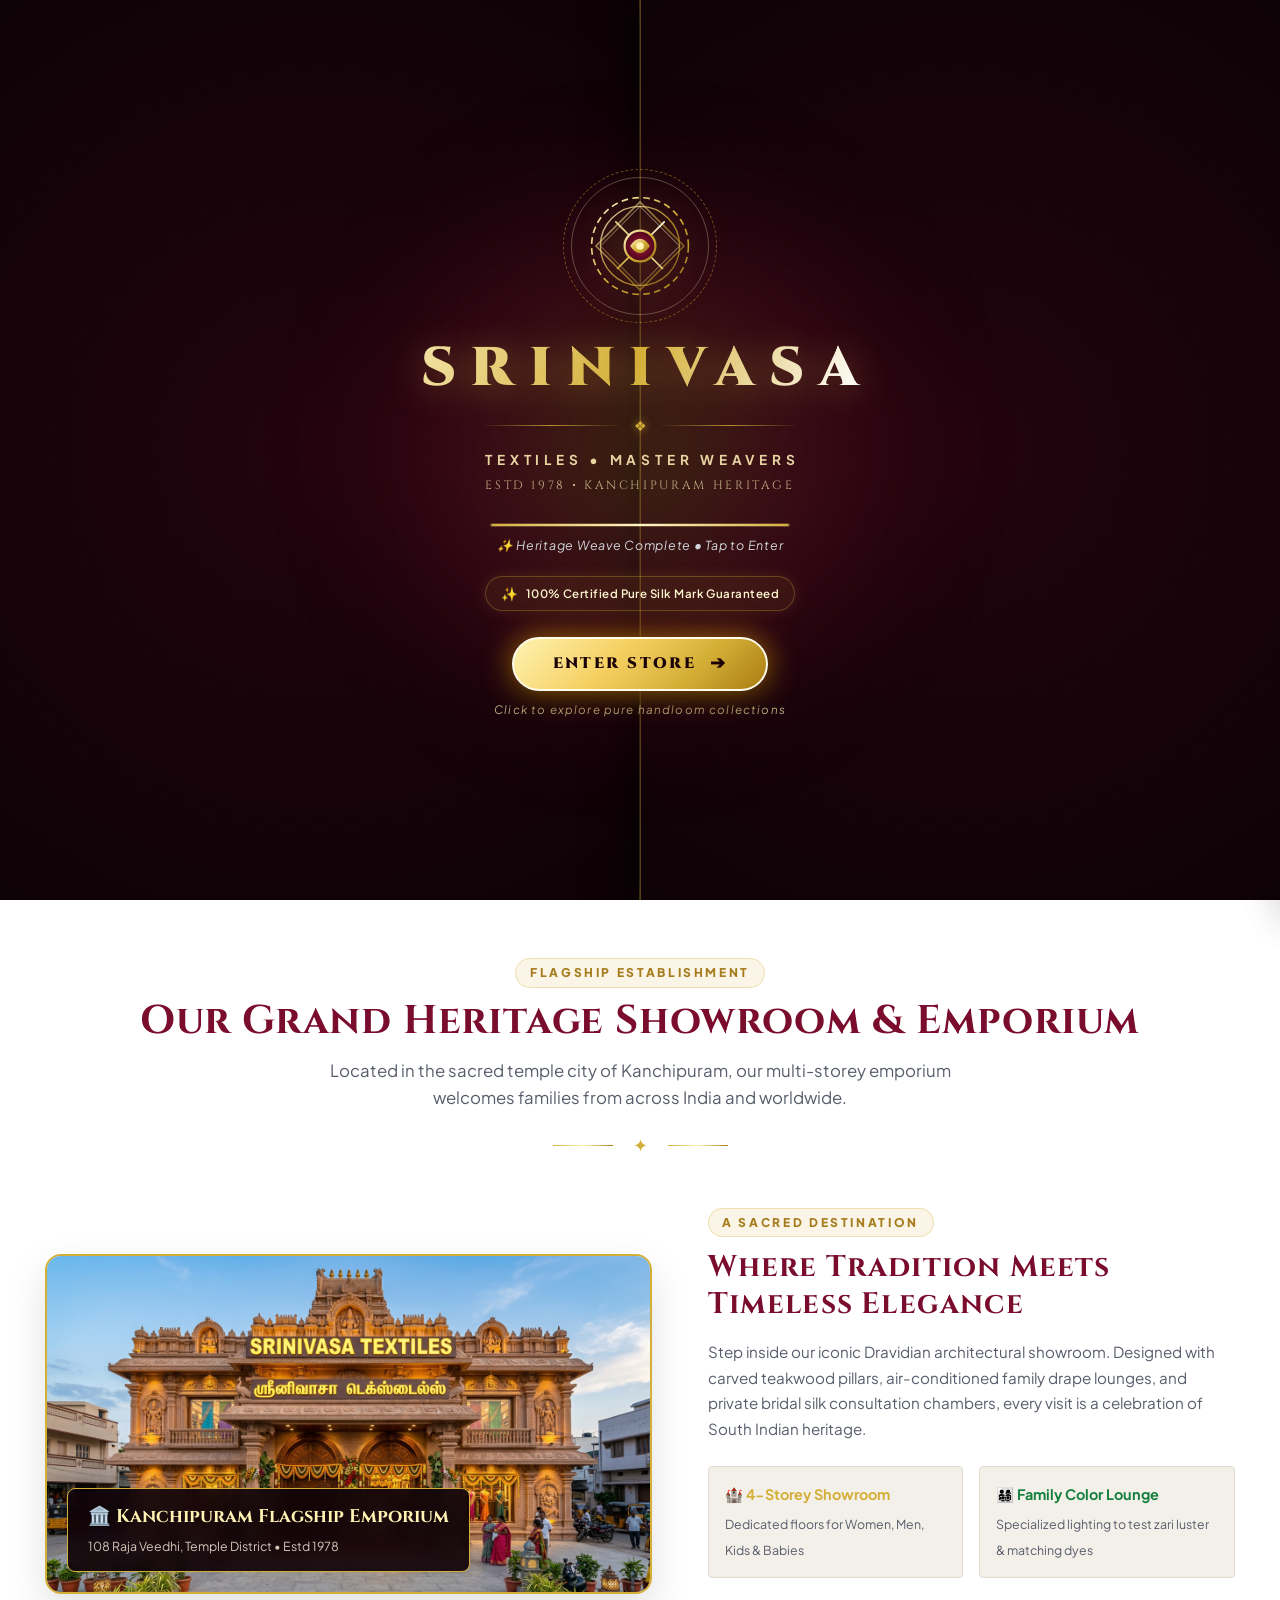
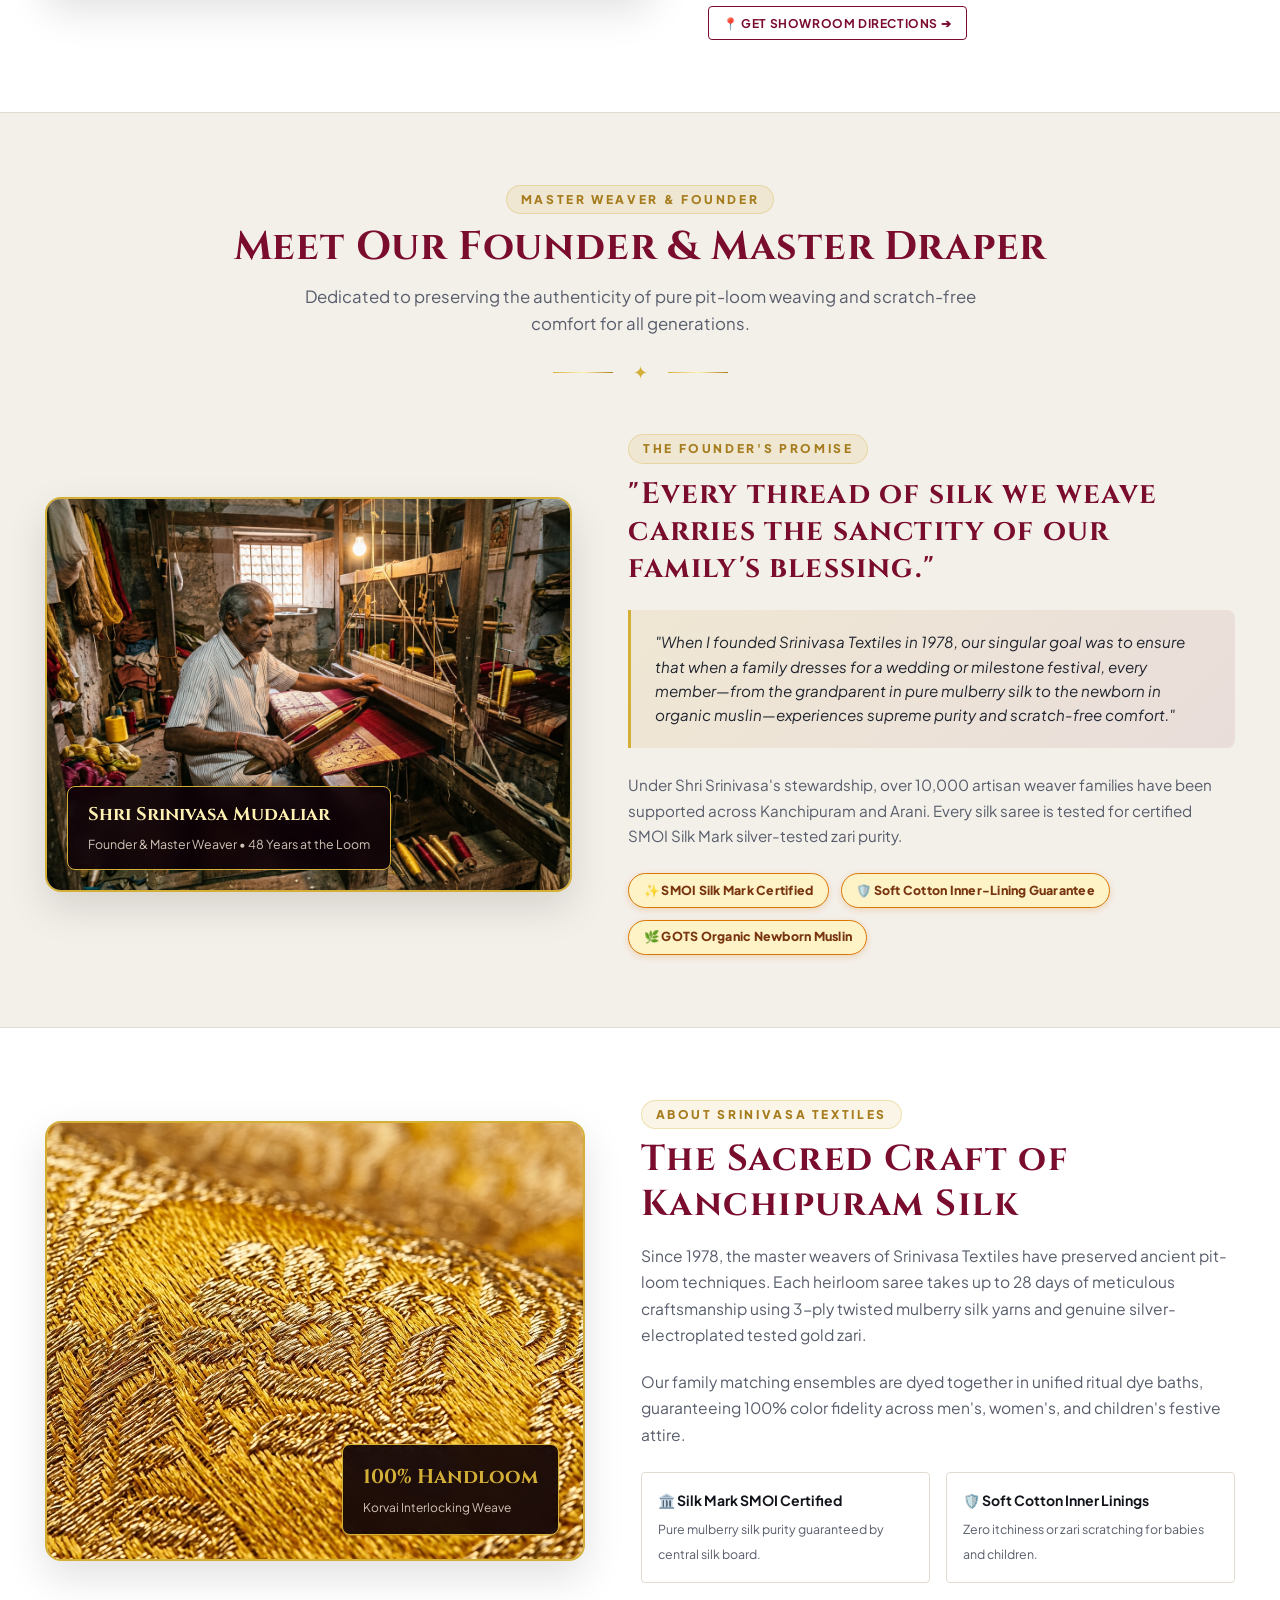
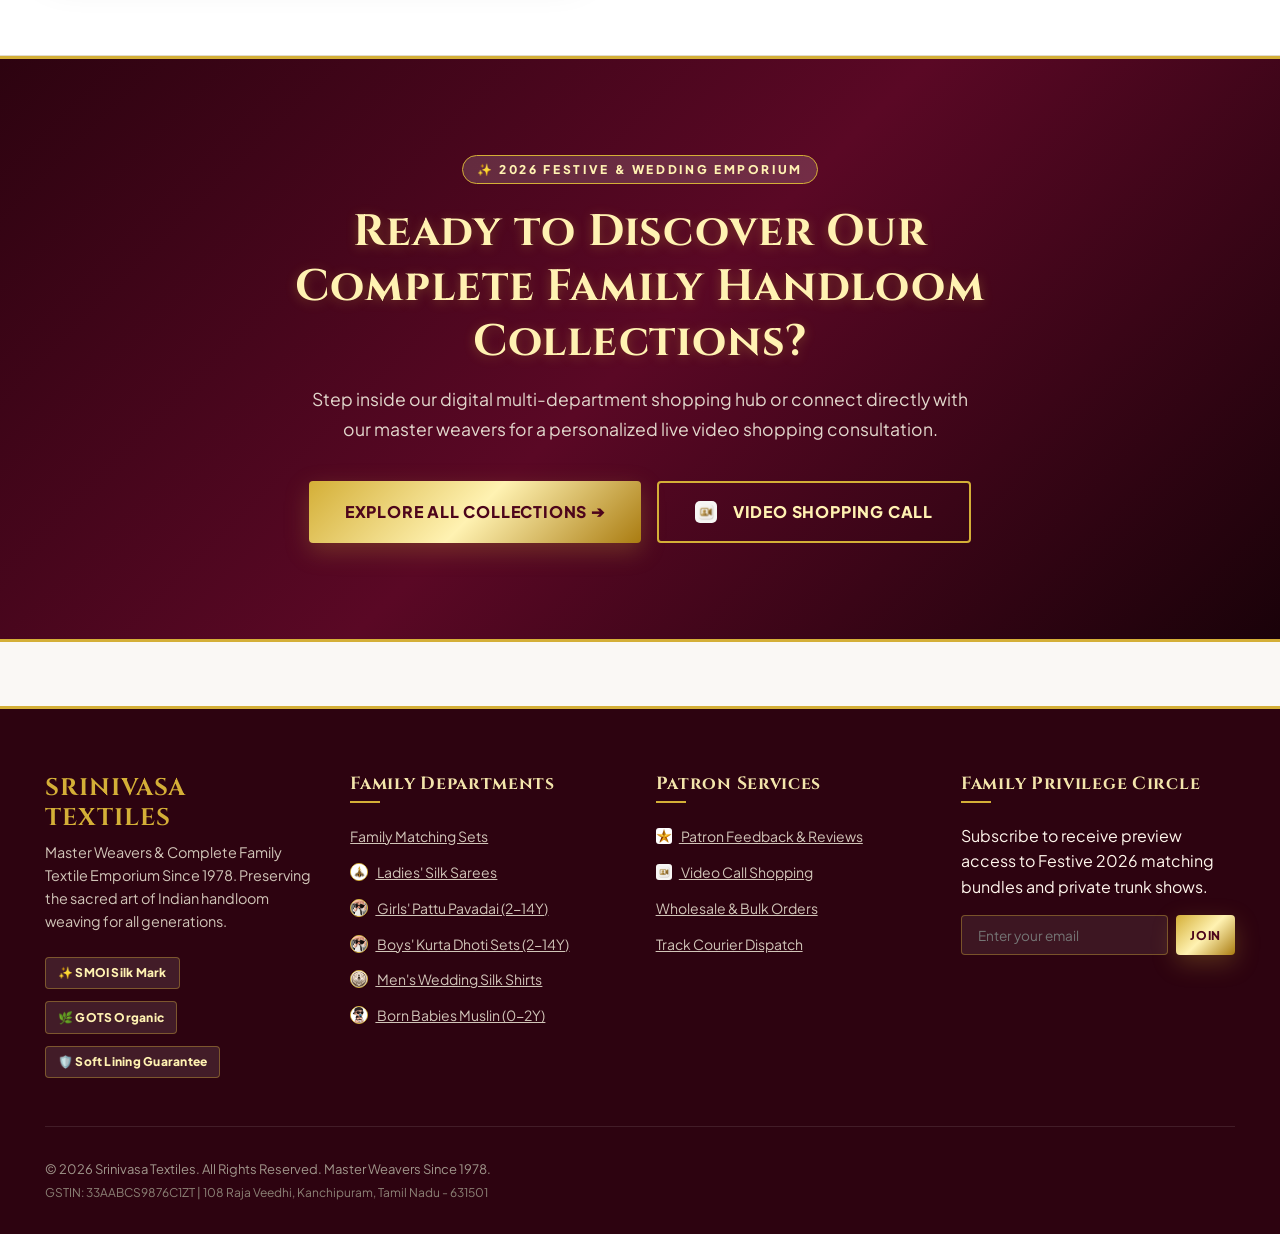
==== commit f229bb4d: "Add files via upload" ====
--- a/index.html
+++ b/index.html
@@ -188,18 +188,18 @@
           <div class="header-actions">
             <!-- Patron Voice & Feedback Trigger (Desktop) -->
             <button class="feedback-nav-btn" id="feedbackTriggerBtn" title="Share Your Patron Feedback & Reviews">
-              <span>🌟</span> Share Feedback
+              <img src="icons/feedback.jpeg" alt="Feedback" class="feedback-btn-icon" /> Share Feedback
             </button>
 
             <!-- Clean Predictive Search Trigger -->
             <button class="search-trigger-btn" id="searchTriggerBtn" title="Search Textiles">
-              🔍
+              <img src="icons/search.jpeg" alt="Search" class="st-icon-search" />
             </button>
 
             <!-- Favourites / Wishlist Trigger -->
             <button class="wishlist-btn favourites-trigger-btn" id="wishlistTriggerBtn" title="Saved Favourites"
               aria-label="Open Saved Favourites">
-              ♥
+              <img src="icons/favourite.jpeg" alt="Favourites" class="st-icon-favourite" />
               <span class="badge-count" id="headerWishlistBadge">0</span>
             </button>
 
@@ -211,7 +211,7 @@
 
             <!-- Dark / Light Mode Switcher -->
             <button id="themeToggleBtn" class="theme-toggle-btn" title="Toggle Dark / Light Mode">
-              <span>🌙</span>
+              <span class="theme-icon">🌙</span><span class="theme-label"> Dark</span>
             </button>
 
             <!-- Mobile 3-Lines (☰) Navigation & Departments Menu -->
@@ -450,10 +450,10 @@
               style="font-weight: 800; min-width: 240px; text-decoration: none;">
               Explore All Collections ➔
             </a>
-            <a href="https://wa.me/919840054321?text=Hello%20Srinivasa%20Textiles,%20I%20would%20like%20to%20book%20a%20Family%20Video%20Shopping%20Consultation."
+            <a href="https://wa.me/916381265149?text=Hello%20Srinivasa%20Textiles,%20I%20would%20like%20to%20book%20a%20Family%20Video%20Shopping%20Consultation."
               target="_blank" class="btn btn-outline-gold btn-lg"
               style="font-weight: 800; min-width: 240px; border-width: 2px; text-decoration: none; color: #FFF2B2; border-color: var(--color-gold);">
-              📹 Video Shopping Call
+              <img src="icons/video%20call.jpeg" alt="Video Call" class="btn-video-icon" /> Video Shopping Call
             </a>
           </div>
         </div>
@@ -480,13 +480,13 @@
             <ul class="footer-links">
               <li><a href="#family-combos" onclick="window.storefront.navigateToPage('family')">Family Matching Sets</a>
               </li>
-              <li><a href="#women" onclick="window.storefront.navigateToPage('women')">Women's Silk Sarees</a></li>
-              <li><a href="#girls" onclick="window.storefront.navigateToPage('girls')">Girls' Pattu Pavadai (2-14Y)</a>
+              <li><a href="#women" onclick="window.storefront.navigateToPage('women')"><img src="icons/ladies.jpeg" alt="Ladies" class="footer-dept-icon" /> Ladies' Silk Sarees</a></li>
+              <li><a href="#girls" onclick="window.storefront.navigateToPage('girls')"><img src="icons/kids.jpeg" alt="Kids" class="footer-dept-icon" /> Girls' Pattu Pavadai (2-14Y)</a>
               </li>
-              <li><a href="#boys" onclick="window.storefront.navigateToPage('boys')">Boys' Kurta Dhoti Sets (2-14Y)</a>
+              <li><a href="#boys" onclick="window.storefront.navigateToPage('boys')"><img src="icons/kids.jpeg" alt="Kids" class="footer-dept-icon" /> Boys' Kurta Dhoti Sets (2-14Y)</a>
               </li>
-              <li><a href="#men" onclick="window.storefront.navigateToPage('men')">Men's Wedding Silk Shirts</a></li>
-              <li><a href="#infants" onclick="window.storefront.navigateToPage('infants')">Newborn Organic Muslin
+              <li><a href="#men" onclick="window.storefront.navigateToPage('men')"><img src="icons/mens.jpeg" alt="Men" class="footer-dept-icon" /> Men's Wedding Silk Shirts</a></li>
+              <li><a href="#infants" onclick="window.storefront.navigateToPage('infants')"><img src="icons/bourn%20babies.jpeg" alt="Born Babies" class="footer-dept-icon" /> Born Babies Muslin
                   (0-2Y)</a></li>
             </ul>
           </div>
@@ -495,9 +495,9 @@
             <h4>Patron Services</h4>
             <ul class="footer-links">
               <li><a href="javascript:void(0)"
-                  onclick="document.getElementById('feedbackModal').classList.add('active')">🌟 Patron Feedback &amp;
+                  onclick="document.getElementById('feedbackModal').classList.add('active')"><img src="icons/feedback.jpeg" alt="Feedback" class="footer-link-icon" /> Patron Feedback &amp;
                   Reviews</a></li>
-              <li><a href="https://wa.me/919840054321" target="_blank">Video Call Shopping</a></li>
+              <li><a href="https://wa.me/916381265149" target="_blank"><img src="icons/video%20call.jpeg" alt="Video Call" class="footer-link-icon" /> Video Call Shopping</a></li>
               <li><a href="#">Wholesale &amp; Bulk Orders</a></li>
               <li><a href="#">Track Courier Dispatch</a></li>
             </ul>
@@ -547,12 +547,13 @@
       <div class="mobile-nav-section-title">✨ BROWSE DEPARTMENTS</div>
       <ul class="mobile-dept-list">
         <li><button class="mobile-dept-btn active" data-page="explore">🏠 All Collections (Explore)</button></li>
-        <li><button class="mobile-dept-btn highlight-combo" data-page="family">👨‍👩‍👧‍👦 Family Combos &amp; Matching Sets</button></li>
-        <li><button class="mobile-dept-btn" data-page="women">👩 Women's Sarees &amp; Ethnic</button></li>
-        <li><button class="mobile-dept-btn" data-page="girls">👧 Girls (Pattu Pavadai 2-14Y)</button></li>
-        <li><button class="mobile-dept-btn" data-page="boys">👦 Boys (Kurta &amp; Dhoti 2-14Y)</button></li>
-        <li><button class="mobile-dept-btn" data-page="men">👨 Men's Silk &amp; Dhotis</button></li>
-        <li><button class="mobile-dept-btn" data-page="infants">🍼 Infants &amp; Newborn (0-2Y)</button></li>
+        <li><button class="mobile-dept-btn highlight-combo" data-page="family">👨‍👩‍👧‍👦 Family Combos &amp; Matching
+            Sets</button></li>
+        <li><button class="mobile-dept-btn" data-page="women"><img src="icons/ladies.jpeg" alt="Ladies" class="drawer-dept-icon" /> Ladies' Sarees &amp; Ethnic</button></li>
+        <li><button class="mobile-dept-btn" data-page="girls"><img src="icons/kids.jpeg" alt="Kids" class="drawer-dept-icon" /> Girls (Pattu Pavadai 2-14Y)</button></li>
+        <li><button class="mobile-dept-btn" data-page="boys"><img src="icons/kids.jpeg" alt="Kids" class="drawer-dept-icon" /> Boys (Kurta &amp; Dhoti 2-14Y)</button></li>
+        <li><button class="mobile-dept-btn" data-page="men"><img src="icons/mens.jpeg" alt="Men" class="drawer-dept-icon" /> Men's Silk &amp; Dhotis</button></li>
+        <li><button class="mobile-dept-btn" data-page="infants"><img src="icons/bourn%20babies.jpeg" alt="Born Babies" class="drawer-dept-icon" /> Born Babies &amp; Infants (0-2Y)</button></li>
       </ul>
 
       <div class="mobile-nav-divider"></div>
@@ -560,7 +561,7 @@
       <!-- Patron Feedback Session inside Mobile Drawer -->
       <div class="mobile-nav-section-title">🌟 PATRON REVIEWS &amp; FEEDBACK</div>
       <button class="mobile-drawer-action-btn mobile-feedback-trigger-btn" id="mobileFeedbackBtn">
-        <span>🌟</span> Share Your Patron Review &amp; Feedback
+        <img src="icons/feedback.jpeg" alt="Feedback" class="drawer-icon-img" /> Share Your Patron Review &amp; Feedback
       </button>
 
       <div class="mobile-nav-divider"></div>
@@ -571,7 +572,7 @@
         <p>108 Raja Veedhi, Temple District, Kanchipuram - 631501</p>
         <div style="margin-top: 0.65rem; display: flex; gap: 0.5rem; flex-wrap: wrap;">
           <a href="https://maps.google.com" target="_blank" class="btn btn-outline btn-xs" style="text-decoration: none !important; padding: 0.35rem 0.65rem; font-size: 0.72rem;">📍 Directions</a>
-          <a href="tel:+919840054321" class="btn btn-outline btn-xs" style="text-decoration: none !important; padding: 0.35rem 0.65rem; font-size: 0.72rem;">📞 Call Support</a>
+          <a href="tel:+916381265149" class="btn btn-outline btn-xs" style="text-decoration: none !important; padding: 0.35rem 0.65rem; font-size: 0.72rem;">📞 Call Support</a>
         </div>
       </div>
     </div>
@@ -635,7 +636,7 @@
 
       <div id="feedbackFormContainer">
         <div class="feedback-header">
-          <div class="feedback-header-icon">🌟</div>
+          <div class="feedback-header-icon"><img src="icons/feedback.jpeg" alt="Feedback" class="feedback-modal-icon-img" /></div>
           <h3>Patron Voice &amp; Fabric Review</h3>
           <p>
             Your experience matters to our master weaving family. Share your feedback on fabric purity, skin softness,
@@ -707,7 +708,7 @@
   <aside class="wishlist-drawer" id="wishlistDrawer" aria-label="My Favourites">
     <div class="wishlist-drawer-header">
       <div style="display: flex; align-items: center; gap: 0.6rem;">
-        <span style="font-size: 1.35rem; color: #E11D48;">❤️</span>
+        <img src="icons/favourite.jpeg" alt="Favourites" class="drawer-header-icon" />
         <div>
           <h3 style="margin: 0; font-size: 1.15rem; color: var(--text-heading);">My Favourites (<span
               id="wishlistDrawerCount">0</span>)</h3>
@@ -1021,7 +1022,7 @@
           Namaste! 🙏 Need help selecting matching family sets, kids sizing, or booking a video call shopping session?
         </div>
       </div>
-      <a href="https://wa.me/919840054321?text=Namaste,%20I%20need%20assistance%20with%20Srinivasa%20Textiles%20family%20collection."
+      <a href="https://wa.me/916381265149?text=Namaste,%20I%20need%20assistance%20with%20Srinivasa%20Textiles%20family%20collection."
         target="_blank" class="wa-action-btn">
         Chat with Master Draper
       </a>
--- a/css/main.css
+++ b/css/main.css
@@ -346,6 +346,11 @@
   gap: 0.85rem;
 }
 
+/* Mobile 3-Lines (☰) Menu Button - Hidden on Desktop view */
+.mobile-menu-btn {
+  display: none !important;
+}
+
 /* ==========================================================================
    THEME SWITCHER BUTTON (ULTRA HIGH CONTRAST & MAXIMUM VISIBILITY)
    ========================================================================== */
@@ -376,15 +381,25 @@
   display: inline-block;
   color: #FFF2B2 !important;
   font-weight: 800;
+}
+
+.theme-toggle-btn .theme-icon {
+  display: inline-block;
   transition: transform 0.45s cubic-bezier(0.34, 1.56, 0.64, 1);
 }
 
-.theme-toggle-btn:hover span {
+.theme-toggle-btn:hover .theme-icon {
   transform: rotate(20deg) scale(1.1);
 }
 
-.theme-toggle-btn:active span {
+.theme-toggle-btn:active .theme-icon {
   transform: rotate(360deg) scale(1.2);
+}
+
+.theme-toggle-btn .theme-label {
+  display: inline-block;
+  transform: none !important;
+  transition: none !important;
 }
 
 .theme-toggle-btn:hover {
@@ -1281,6 +1296,7 @@
   .header-actions {
     display: flex !important;
     align-items: center !important;
+    justify-content: flex-end !important;
     gap: 0.3rem !important;
     flex-shrink: 0 !important;
   }
@@ -1290,19 +1306,18 @@
     display: none !important;
   }
 
-  .mobile-menu-btn {
-    display: inline-flex !important;
-  }
-
+  /* Exactly Sized 34px Round Action Icons on Mobile in Perfect Alignment */
   .search-trigger-btn,
   .wishlist-btn,
   .cart-btn,
   .theme-toggle-btn,
   .mobile-menu-btn {
     width: 34px !important;
+    min-width: 34px !important;
+    max-width: 34px !important;
     height: 34px !important;
-    min-width: 34px !important;
-    font-size: 0.95rem !important;
+    min-height: 34px !important;
+    max-height: 34px !important;
     border-radius: 50% !important;
     padding: 0 !important;
     display: inline-flex !important;
@@ -1310,12 +1325,46 @@
     justify-content: center !important;
     margin: 0 !important;
     flex-shrink: 0 !important;
-  }
-
+    box-sizing: border-box !important;
+    vertical-align: middle !important;
+  }
+
+  .theme-toggle-btn {
+    background: var(--bg-surface-alt) !important;
+    border: 1px solid var(--border-color) !important;
+    color: var(--color-primary) !important;
+    box-shadow: var(--shadow-sm) !important;
+  }
+
+  [data-theme="dark"] .theme-toggle-btn {
+    background: #222631 !important;
+    border-color: #374151 !important;
+    color: var(--color-gold) !important;
+  }
+
+  .theme-toggle-btn .theme-label {
+    display: none !important;
+  }
+
+  .theme-toggle-btn .theme-icon,
   .theme-toggle-btn span {
     display: inline-block !important;
     font-size: 1rem !important;
     line-height: 1 !important;
+    margin: 0 !important;
+  }
+
+  /* 3-Lines (☰) Right Corner Menu Button */
+  .mobile-menu-btn {
+    display: inline-flex !important;
+    background: var(--color-gold-gradient) !important;
+    color: #2D0310 !important;
+    border: 1.5px solid var(--color-gold) !important;
+    font-size: 1.25rem !important;
+    font-weight: 900 !important;
+    line-height: 1 !important;
+    box-shadow: 0 2px 8px rgba(212, 175, 55, 0.35) !important;
+    cursor: pointer !important;
   }
 
   /* Hide bulky desktop department bar on mobile in favor of 3-line menu */
@@ -1829,4 +1878,204 @@
 
 [data-theme="dark"] .festive-copy-btn:hover {
   background: #FDE68A !important;
+}
+
+/* ==========================================================================
+   CUSTOM ICON STYLES (from icons/ directory)
+   ========================================================================== */
+.st-icon {
+  display: inline-block;
+  vertical-align: middle;
+  object-fit: contain;
+}
+
+/* Header & Navigation Action Icons */
+.search-trigger-btn .st-icon-search {
+  width: 20px;
+  height: 20px;
+  object-fit: contain;
+  border-radius: 4px;
+  transition: transform var(--transition-fast);
+}
+
+.search-trigger-btn:hover .st-icon-search {
+  transform: scale(1.12);
+}
+
+[data-theme="dark"] .search-trigger-btn .st-icon-search {
+  background: #ffffff;
+  border-radius: 50%;
+  padding: 1px;
+}
+
+.wishlist-btn .st-icon-favourite {
+  width: 22px;
+  height: 22px;
+  object-fit: contain;
+  transition: transform var(--transition-fast);
+}
+
+.wishlist-btn:hover .st-icon-favourite {
+  transform: scale(1.15);
+}
+
+.feedback-nav-btn .feedback-btn-icon {
+  width: 18px;
+  height: 18px;
+  object-fit: contain;
+  border-radius: 50%;
+  margin-right: 0.4rem;
+  vertical-align: -2px;
+}
+
+/* Modal and Drawer Icons */
+.drawer-header-icon {
+  width: 28px;
+  height: 28px;
+  object-fit: contain;
+  border-radius: 50%;
+  vertical-align: middle;
+}
+
+.feedback-modal-icon-img {
+  width: 54px;
+  height: 54px;
+  object-fit: contain;
+  border-radius: 50%;
+  box-shadow: 0 4px 14px rgba(212, 175, 55, 0.4);
+}
+
+.empty-state-fav-icon {
+  width: 64px;
+  height: 64px;
+  object-fit: contain;
+  border-radius: 50%;
+  margin: 0 auto 0.75rem;
+  display: block;
+}
+
+.search-modal-icon-img {
+  width: 22px;
+  height: 22px;
+  object-fit: contain;
+  margin-right: 0.6rem;
+  vertical-align: middle;
+}
+
+/* Department Navigation & Gateway Icons */
+.dept-nav-img-icon {
+  width: 20px;
+  height: 20px;
+  border-radius: 50%;
+  object-fit: cover;
+  margin-right: 0.45rem;
+  vertical-align: -3px;
+  border: 1.5px solid var(--color-gold);
+  background: #ffffff;
+  display: inline-block;
+}
+
+.drawer-dept-icon {
+  width: 22px;
+  height: 22px;
+  border-radius: 50%;
+  object-fit: cover;
+  margin-right: 0.6rem;
+  vertical-align: -4px;
+  border: 1.5px solid var(--color-gold);
+  background: #ffffff;
+  display: inline-block;
+}
+
+.drawer-icon-img {
+  width: 20px;
+  height: 20px;
+  border-radius: 50%;
+  object-fit: contain;
+  margin-right: 0.5rem;
+  vertical-align: -3px;
+  display: inline-block;
+}
+
+.gateway-title-icon {
+  width: 32px;
+  height: 32px;
+  border-radius: 50%;
+  object-fit: cover;
+  margin-right: 0.6rem;
+  vertical-align: -6px;
+  border: 2px solid var(--color-gold);
+  background: #ffffff;
+  box-shadow: 0 2px 8px rgba(0,0,0,0.18);
+  display: inline-block;
+}
+
+.dept-banner-icon {
+  width: 36px;
+  height: 36px;
+  border-radius: 50%;
+  object-fit: cover;
+  margin-right: 0.75rem;
+  vertical-align: -8px;
+  border: 2px solid var(--color-gold);
+  background: #ffffff;
+  box-shadow: 0 4px 12px rgba(212, 175, 55, 0.35);
+  display: inline-block;
+}
+
+/* Video Call Icons */
+.btn-video-icon {
+  width: 22px;
+  height: 22px;
+  object-fit: contain;
+  border-radius: 5px;
+  margin-right: 0.5rem;
+  vertical-align: -3px;
+  display: inline-block;
+}
+
+.footer-link-icon {
+  width: 16px;
+  height: 16px;
+  object-fit: contain;
+  border-radius: 3px;
+  margin-right: 0.45rem;
+  vertical-align: -2px;
+  display: inline-block;
+}
+
+.footer-dept-icon {
+  width: 18px;
+  height: 18px;
+  object-fit: cover;
+  border-radius: 50%;
+  margin-right: 0.45rem;
+  vertical-align: -3px;
+  background: #ffffff;
+  border: 1px solid var(--color-gold);
+  display: inline-block;
+}
+
+/* Product Card Quick Action Icons */
+.card-action-icon {
+  width: 16px;
+  height: 16px;
+  object-fit: contain;
+  display: block;
+  margin: auto;
+  border-radius: 3px;
+}
+
+.quick-action-btn.wishlisted .card-action-icon {
+  transform: scale(1.15);
+  filter: drop-shadow(0 0 4px #E11D48);
+}
+
+.lightbox-badge-icon {
+  width: 14px;
+  height: 14px;
+  object-fit: contain;
+  vertical-align: -1px;
+  margin-right: 0.35rem;
+  display: inline-block;
 }
--- a/css/admin.css
+++ b/css/admin.css
@@ -8,10 +8,9 @@
   display: none;
   background-color: var(--bg-body);
   color: var(--text-main);
-  height: 100vh;
-  max-height: 100vh;
+  min-height: 100vh;
+  width: 100%;
   font-family: var(--font-sans);
-  overflow: hidden;
   flex-direction: column;
   cursor: default;
 }
@@ -269,6 +268,95 @@
   height: calc(100vh - 66px);
   max-height: calc(100vh - 66px);
   overflow: hidden;
+  position: relative;
+}
+
+/* Mobile 3-Lines (☰) Hamburger Button for Admin Tabs */
+.admin-mobile-menu-btn {
+  display: none;
+  align-items: center;
+  justify-content: center;
+  width: 38px;
+  height: 38px;
+  border-radius: var(--radius-sm);
+  background: var(--color-gold-gradient);
+  border: 1.5px solid var(--color-gold);
+  color: #2D0310;
+  font-size: 1.35rem;
+  font-weight: 900;
+  cursor: pointer;
+  box-shadow: 0 2px 8px rgba(212, 175, 55, 0.35);
+  flex-shrink: 0;
+  transition: all 0.2s ease;
+  line-height: 1;
+}
+
+.admin-mobile-menu-btn:hover {
+  transform: translateY(-1px);
+  box-shadow: 0 4px 12px rgba(212, 175, 55, 0.5);
+}
+
+.admin-sidebar-mobile-header {
+  display: none;
+  align-items: center;
+  justify-content: space-between;
+  padding: 1.15rem 1.25rem;
+  border-bottom: 1px solid var(--border-color);
+  margin-bottom: 0.75rem;
+  background: rgba(212, 175, 55, 0.08);
+}
+
+.admin-sidebar-mobile-title {
+  display: flex;
+  align-items: center;
+  gap: 0.5rem;
+  font-weight: 800;
+  font-size: 0.95rem;
+  color: var(--color-gold);
+}
+
+.admin-sidebar-close-btn {
+  background: rgba(255, 255, 255, 0.08);
+  border: 1px solid var(--border-color);
+  color: var(--text-main);
+  width: 32px;
+  height: 32px;
+  border-radius: 50%;
+  font-size: 1rem;
+  font-weight: bold;
+  cursor: pointer;
+  display: flex;
+  align-items: center;
+  justify-content: center;
+  transition: all 0.2s ease;
+}
+
+.admin-sidebar-close-btn:hover {
+  background: rgba(220, 38, 38, 0.2);
+  color: #EF4444;
+  border-color: #EF4444;
+}
+
+.admin-sidebar-backdrop {
+  display: none;
+  position: fixed;
+  top: 0;
+  left: 0;
+  right: 0;
+  bottom: 0;
+  background: rgba(0, 0, 0, 0.7);
+  backdrop-filter: blur(4px);
+  -webkit-backdrop-filter: blur(4px);
+  z-index: 1100;
+  opacity: 0;
+  transition: opacity 0.3s ease;
+  pointer-events: none;
+}
+
+.admin-sidebar-backdrop.active {
+  display: block;
+  opacity: 1;
+  pointer-events: auto;
 }
 
 .admin-sidebar {
@@ -1551,77 +1639,526 @@
 /* ==========================================================================
    13. RESPONSIVE BREAKPOINTS
    ========================================================================== */
-@media (max-width: 1080px) {
+@media (min-width: 1025px) {
+  .admin-workspace.active {
+    height: 100vh;
+    max-height: 100vh;
+    overflow: hidden;
+  }
+
+  .admin-container {
+    height: calc(100vh - 66px);
+    max-height: calc(100vh - 66px);
+    overflow: hidden;
+  }
+
+  .admin-mobile-menu-btn {
+    display: none !important;
+  }
+
+  #adminMobileNavDrawer,
+  #adminMobileNavOverlay {
+    display: none !important;
+  }
+}
+
+@media (max-width: 1024px) {
+  /* Prevent horizontal cutoffs and enable full natural page scrolling */
+  html, body {
+    overflow-x: hidden !important;
+    width: 100% !important;
+    height: auto !important;
+    min-height: 100vh !important;
+  }
+
+  .admin-workspace,
+  .admin-workspace.active {
+    display: flex !important;
+    flex-direction: column !important;
+    height: auto !important;
+    min-height: 100vh !important;
+    max-height: none !important;
+    overflow-y: visible !important;
+    overflow-x: hidden !important;
+    width: 100% !important;
+  }
+
+  .admin-mobile-menu-btn {
+    display: inline-flex !important;
+  }
+
+  .admin-navbar {
+    padding: 0.5rem 0.75rem !important;
+    gap: 0.4rem !important;
+    height: auto !important;
+    min-height: 56px !important;
+    position: sticky !important;
+    top: 0 !important;
+    z-index: 1000 !important;
+    box-sizing: border-box !important;
+    width: 100% !important;
+  }
+
+  .admin-brand {
+    gap: 0.4rem !important;
+  }
+
+  .admin-brand-icon {
+    width: 32px !important;
+    height: 32px !important;
+    font-size: 1rem !important;
+    border-radius: 6px !important;
+  }
+
+  .admin-brand h2 {
+    font-size: 0.875rem !important;
+    letter-spacing: 0.04em !important;
+  }
+
+  .admin-brand-tagline,
+  .admin-session-pill,
+  .admin-time-pill {
+    display: none !important;
+  }
+
+  .admin-nav-actions {
+    gap: 0.35rem !important;
+    margin-left: auto !important;
+  }
+
+  .admin-nav-btn,
+  .theme-toggle-btn,
+  .exit-admin-btn {
+    padding: 0.35rem 0.55rem !important;
+    font-size: 0.725rem !important;
+    border-radius: var(--radius-sm) !important;
+  }
+
+  .admin-container {
+    display: flex !important;
+    flex-direction: column !important;
+    height: auto !important;
+    min-height: calc(100vh - 56px) !important;
+    max-height: none !important;
+    overflow: visible !important;
+    width: 100% !important;
+  }
+
+  /* Desktop sidebar hidden on mobile; replaced with full-featured mobile navigation drawer */
+  .admin-sidebar {
+    display: none !important;
+  }
+
+  /* Admin Mobile Navigation Drawer & Overlay (Same architecture as main page) */
+  #adminMobileNavDrawer {
+    position: fixed !important;
+    top: 0 !important;
+    left: -100% !important;
+    width: 320px !important;
+    max-width: 85vw !important;
+    height: 100vh !important;
+    background: var(--bg-surface) !important;
+    z-index: 100000 !important;
+    box-shadow: 5px 0 35px rgba(0, 0, 0, 0.5) !important;
+    transition: left 0.35s cubic-bezier(0.16, 1, 0.3, 1) !important;
+    display: flex !important;
+    flex-direction: column !important;
+    overflow: hidden !important;
+    border-right: 1.5px solid var(--color-gold) !important;
+  }
+
+  [data-theme="dark"] #adminMobileNavDrawer {
+    background: #14161D !important;
+    border-right-color: #D4AF37 !important;
+  }
+
+  #adminMobileNavDrawer.active {
+    left: 0 !important;
+  }
+
+  #adminMobileNavOverlay {
+    position: fixed !important;
+    top: 0 !important;
+    left: 0 !important;
+    right: 0 !important;
+    bottom: 0 !important;
+    width: 100% !important;
+    height: 100% !important;
+    background: rgba(0, 0, 0, 0.7) !important;
+    backdrop-filter: blur(4px) !important;
+    -webkit-backdrop-filter: blur(4px) !important;
+    z-index: 99990 !important;
+    opacity: 0 !important;
+    visibility: hidden !important;
+    pointer-events: none !important;
+    transition: opacity 0.3s ease, visibility 0.3s ease !important;
+    display: block !important;
+  }
+
+  #adminMobileNavOverlay.active {
+    opacity: 1 !important;
+    visibility: visible !important;
+    pointer-events: auto !important;
+  }
+
+  /* Admin Mobile Drawer Items & Dynamic Golden Active Styling */
+  #adminMobileNavDrawer .mobile-dept-btn {
+    width: 100% !important;
+    text-align: left !important;
+    padding: 0.75rem 0.9rem !important;
+    background: rgba(212, 175, 55, 0.05) !important;
+    border: 1.5px solid rgba(212, 175, 55, 0.22) !important;
+    border-radius: var(--radius-sm) !important;
+    font-size: 0.88rem !important;
+    font-weight: 600 !important;
+    color: var(--text-heading) !important;
+    cursor: pointer !important;
+    transition: all 0.25s ease !important;
+    display: flex !important;
+    align-items: center !important;
+    justify-content: space-between !important;
+    gap: 0.5rem !important;
+    margin-bottom: 0.45rem !important;
+  }
+
+  [data-theme="dark"] #adminMobileNavDrawer .mobile-dept-btn {
+    background: rgba(255, 255, 255, 0.04) !important;
+    color: #FDFBF7 !important;
+    border-color: rgba(212, 175, 55, 0.22) !important;
+  }
+
+  #adminMobileNavDrawer .mobile-dept-btn:hover {
+    background: rgba(212, 175, 55, 0.18) !important;
+    border-color: var(--color-gold) !important;
+    transform: translateX(3px) !important;
+  }
+
+  /* DYNAMIC ACTIVE GOLDEN TAB: Glowing Gold with Rich Contrast */
+  #adminMobileNavDrawer .mobile-dept-btn.active {
+    background: linear-gradient(135deg, #D4AF37 0%, #F5E08E 50%, #C59A27 100%) !important;
+    color: #2D0310 !important;
+    border: 1.5px solid #FFFFFF !important;
+    font-weight: 900 !important;
+    box-shadow: 0 4px 18px rgba(212, 175, 55, 0.6), inset 0 1px 2px rgba(255, 255, 255, 0.8) !important;
+    transform: translateX(4px) scale(1.01) !important;
+  }
+
+  #adminMobileNavDrawer .mobile-dept-btn.active span {
+    color: #2D0310 !important;
+    font-weight: 900 !important;
+  }
+
+  #adminMobileNavDrawer .mobile-dept-btn.active .admin-menu-badge {
+    background: #2D0310 !important;
+    color: #F5E08E !important;
+    border: 1px solid rgba(255, 255, 255, 0.4) !important;
+    font-weight: 800 !important;
+  }
+
+  #adminMobileNavDrawer .mobile-dept-btn:not(.active) .admin-menu-badge {
+    background: rgba(212, 175, 55, 0.18) !important;
+    color: var(--color-gold) !important;
+    border: 1px solid rgba(212, 175, 55, 0.35) !important;
+  }
+
+  [data-theme="dark"] #adminMobileNavDrawer .mobile-dept-btn:not(.active) .admin-menu-badge {
+    background: rgba(212, 175, 55, 0.18) !important;
+    color: #F5E08E !important;
+  }
+
+  .admin-sidebar-menu {
+    flex-direction: column !important;
+    flex-wrap: nowrap !important;
+    gap: 0.3rem !important;
+  }
+
+  .admin-menu-item {
+    flex: none !important;
+    width: 100% !important;
+    padding: 0.75rem 1rem !important;
+    border-radius: var(--radius-sm) !important;
+  }
+
+  /* Full-width interactive main content on mobile */
+  .admin-main-content {
+    width: 100% !important;
+    max-width: 100% !important;
+    padding: 1rem 0.85rem 3.5rem 0.85rem !important;
+    overflow-y: visible !important;
+    overflow-x: hidden !important;
+    height: auto !important;
+    flex: 1 1 auto !important;
+    box-sizing: border-box !important;
+  }
+
+  .admin-tab-pane,
+  .admin-tab-pane.active {
+    width: 100% !important;
+    max-width: 100% !important;
+    box-sizing: border-box !important;
+    overflow: visible !important;
+  }
+
+  .admin-section-header {
+    margin-bottom: 1.25rem !important;
+    gap: 0.5rem !important;
+  }
+
+  .admin-section-title {
+    font-size: 1.2rem !important;
+    line-height: 1.3 !important;
+  }
+
+  .admin-section-subtitle {
+    font-size: 0.775rem !important;
+  }
+
+  /* Executive Hero */
+  .admin-welcome-hero {
+    flex-direction: column !important;
+    text-align: left !important;
+    gap: 1rem !important;
+    padding: 1.25rem 1rem !important;
+    border-radius: var(--radius-md) !important;
+    margin-bottom: 1.25rem !important;
+  }
+
+  .admin-welcome-text h2 {
+    font-size: 1.35rem !important;
+  }
+
+  .admin-welcome-text p {
+    font-size: 0.825rem !important;
+    line-height: 1.45 !important;
+  }
+
+  .admin-welcome-actions {
+    display: flex !important;
+    flex-wrap: wrap !important;
+    gap: 0.5rem !important;
+    width: 100% !important;
+  }
+
+  .admin-welcome-actions .btn {
+    flex: 1 1 auto !important;
+    text-align: center !important;
+    padding: 0.55rem 0.75rem !important;
+    font-size: 0.775rem !important;
+  }
+
+  /* KPI Grid */
+  .kpi-grid {
+    grid-template-columns: repeat(2, 1fr) !important;
+    gap: 0.65rem !important;
+    margin-bottom: 1.5rem !important;
+  }
+
+  .kpi-card {
+    padding: 0.85rem 0.75rem !important;
+    gap: 0.65rem !important;
+    border-radius: var(--radius-md) !important;
+    min-width: 0 !important;
+  }
+
+  .kpi-icon {
+    width: 38px !important;
+    height: 38px !important;
+    font-size: 1.15rem !important;
+    border-radius: var(--radius-sm) !important;
+    flex-shrink: 0 !important;
+  }
+
+  .kpi-info h3 {
+    font-size: 1.15rem !important;
+    margin: 0 0 0.1rem 0 !important;
+  }
+
+  .kpi-info p {
+    font-size: 0.685rem !important;
+    margin: 0 0 0.2rem 0 !important;
+  }
+
+  .kpi-trend {
+    font-size: 0.625rem !important;
+    padding: 0.1rem 0.35rem !important;
+  }
+
+  /* Overview Grid & Shortcuts */
   .admin-overview-grid {
-    grid-template-columns: 1fr;
-  }
-}
-
-@media (max-width: 900px) {
-  .admin-container {
-    flex-direction: column;
-  }
-
-  .admin-sidebar {
-    width: 100%;
-    border-right: none;
-    border-bottom: 1px solid var(--border-color);
-    padding: 1rem 0;
-  }
-
-  .admin-sidebar-menu {
-    flex-direction: row;
-    flex-wrap: wrap;
-  }
-
-  .admin-menu-item {
-    flex: 1 1 45%;
-  }
-
-  .admin-main-content {
-    padding: 1.5rem 1.25rem;
-  }
-
-  .admin-welcome-hero {
-    flex-direction: column;
-    text-align: center;
-    gap: 1.5rem;
-    padding: 1.75rem 1.25rem;
-  }
-
-  .admin-welcome-actions {
-    justify-content: center;
-  }
-
+    grid-template-columns: 1fr !important;
+    gap: 1.25rem !important;
+    margin-bottom: 1.5rem !important;
+  }
+
+  .admin-shortcuts-grid {
+    grid-template-columns: repeat(2, 1fr) !important;
+    gap: 0.65rem !important;
+  }
+
+  .admin-shortcut-card {
+    padding: 0.75rem 0.65rem !important;
+    gap: 0.5rem !important;
+    border-radius: var(--radius-sm) !important;
+  }
+
+  .admin-shortcut-icon {
+    width: 34px !important;
+    height: 34px !important;
+    font-size: 1.1rem !important;
+    flex-shrink: 0 !important;
+  }
+
+  .admin-shortcut-info h4 {
+    font-size: 0.8rem !important;
+  }
+
+  .admin-shortcut-info span {
+    font-size: 0.65rem !important;
+    line-height: 1.2 !important;
+  }
+
+  .admin-card {
+    padding: 1.15rem 0.95rem !important;
+    margin-bottom: 1.25rem !important;
+    border-radius: var(--radius-md) !important;
+  }
+
+  .admin-card-header {
+    margin-bottom: 1rem !important;
+    padding-bottom: 0.75rem !important;
+    flex-wrap: wrap !important;
+    gap: 0.5rem !important;
+  }
+
+  .admin-card-header h3 {
+    font-size: 1.05rem !important;
+  }
+
+  /* Form Grid */
   .form-grid {
-    grid-template-columns: 1fr;
+    grid-template-columns: 1fr !important;
+    gap: 1rem !important;
   }
 
   .form-group.span-2 {
-    grid-column: span 1;
+    grid-column: span 1 !important;
+  }
+
+  .form-section-card {
+    padding: 1rem 0.85rem !important;
+    margin-bottom: 1rem !important;
+  }
+
+  .safety-badges-selector {
+    grid-template-columns: 1fr !important;
+    gap: 0.65rem !important;
+  }
+
+  .safety-badge-card {
+    padding: 0.75rem 0.85rem !important;
+  }
+
+  .media-uploader-box {
+    padding: 1.5rem 1rem !important;
+  }
+
+  .media-uploader-icon {
+    font-size: 2rem !important;
+  }
+
+  /* Tables & Filter Bars */
+  .admin-table-wrapper,
+  .admin-table-wrap,
+  .table-responsive,
+  .data-table-container,
+  .inventory-table-wrap,
+  .orders-table-wrap {
+    overflow-x: auto !important;
+    -webkit-overflow-scrolling: touch !important;
+    width: 100% !important;
+    max-width: 100% !important;
+    border: 1px solid var(--border-color) !important;
+    border-radius: var(--radius-sm) !important;
+    margin-bottom: 0.75rem !important;
+    display: block !important;
+    background: var(--bg-surface) !important;
+  }
+
+  .admin-table {
+    min-width: 600px !important;
+    width: 100% !important;
+  }
+
+  .admin-table th {
+    padding: 0.65rem 0.75rem !important;
+    font-size: 0.685rem !important;
+    white-space: nowrap !important;
+  }
+
+  .admin-table td {
+    padding: 0.75rem 0.75rem !important;
+    font-size: 0.775rem !important;
+    vertical-align: middle !important;
+  }
+
+  .feedback-filter-bar,
+  .orders-filter-bar,
+  .admin-toolbar-bar,
+  .inventory-filter-bar {
+    flex-direction: column !important;
+    align-items: stretch !important;
+    gap: 0.65rem !important;
+    padding: 0.85rem !important;
+  }
+
+  .feedback-filter-bar > div,
+  .orders-filter-bar > div,
+  .admin-toolbar-bar > div,
+  .inventory-filter-bar > div {
+    width: 100% !important;
+    min-width: 100% !important;
+  }
+
+  .feedback-stats-grid {
+    grid-template-columns: repeat(2, 1fr) !important;
+    gap: 0.65rem !important;
+  }
+
+  .feedback-stat-card {
+    padding: 0.85rem 0.65rem !important;
+  }
+
+  .feedback-stat-card .stat-val {
+    font-size: 1.35rem !important;
+  }
+
+  /* Lock overlay */
+  .admin-lock-overlay {
+    padding: 1rem 0.75rem !important;
+    overflow-y: auto !important;
+    -webkit-overflow-scrolling: touch !important;
+  }
+
+  .admin-lock-card {
+    padding: 2rem 1.25rem !important;
+    max-width: 100% !important;
+    margin: auto !important;
   }
 }
 
 @media (max-width: 600px) {
-  .admin-navbar {
-    padding: 0.75rem 1rem;
-    flex-wrap: wrap;
-    gap: 0.75rem;
+  .kpi-grid {
+    grid-template-columns: 1fr 1fr !important;
   }
 
   .admin-brand h2 {
-    font-size: 1.05rem;
-  }
-
-  .admin-time-pill {
-    display: none;
-  }
-
-  .kpi-grid {
-    grid-template-columns: 1fr;
-  }
-
-  .admin-menu-item {
-    flex: 1 1 100%;
-  }
-}
+    font-size: 0.825rem !important;
+  }
+
+  .admin-nav-actions .admin-nav-btn,
+  .admin-nav-actions .theme-toggle-btn,
+  .admin-nav-actions .exit-admin-btn {
+    padding: 0.3rem 0.45rem !important;
+    font-size: 0.685rem !important;
+  }
+}
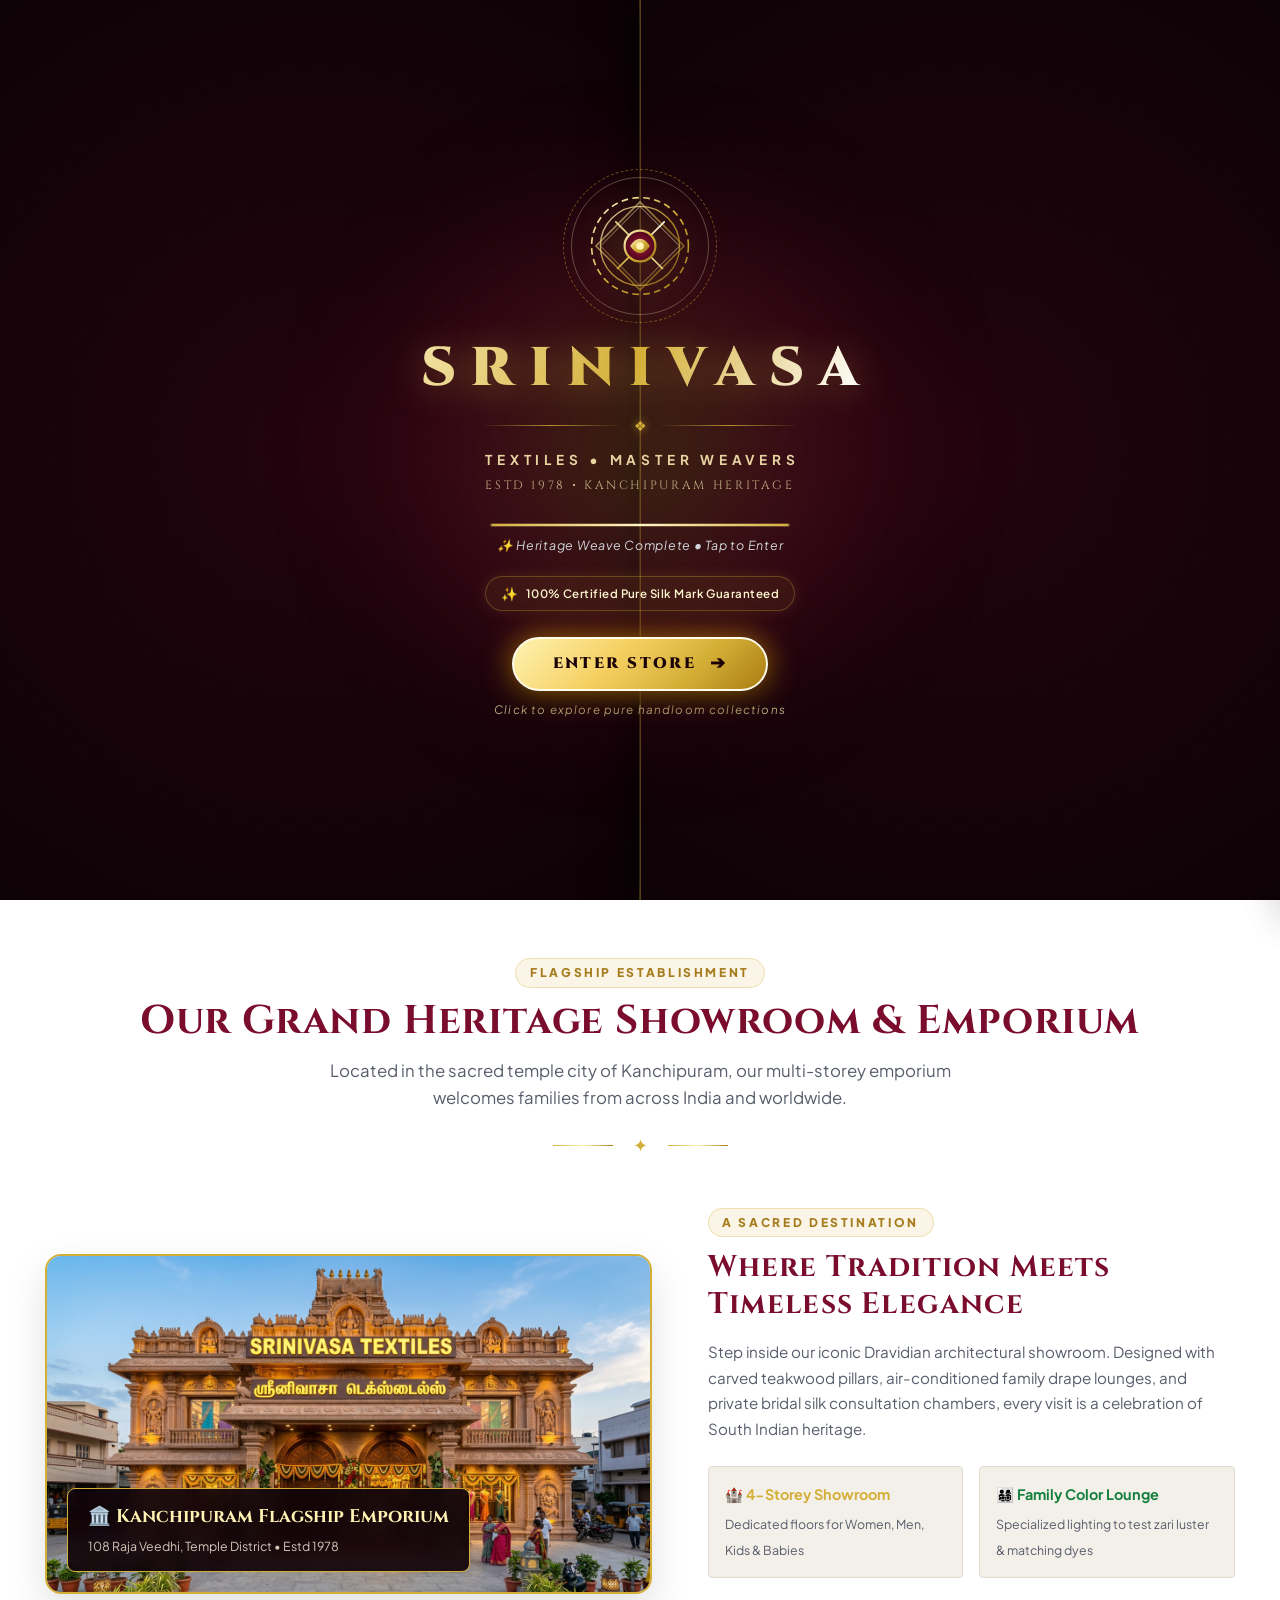
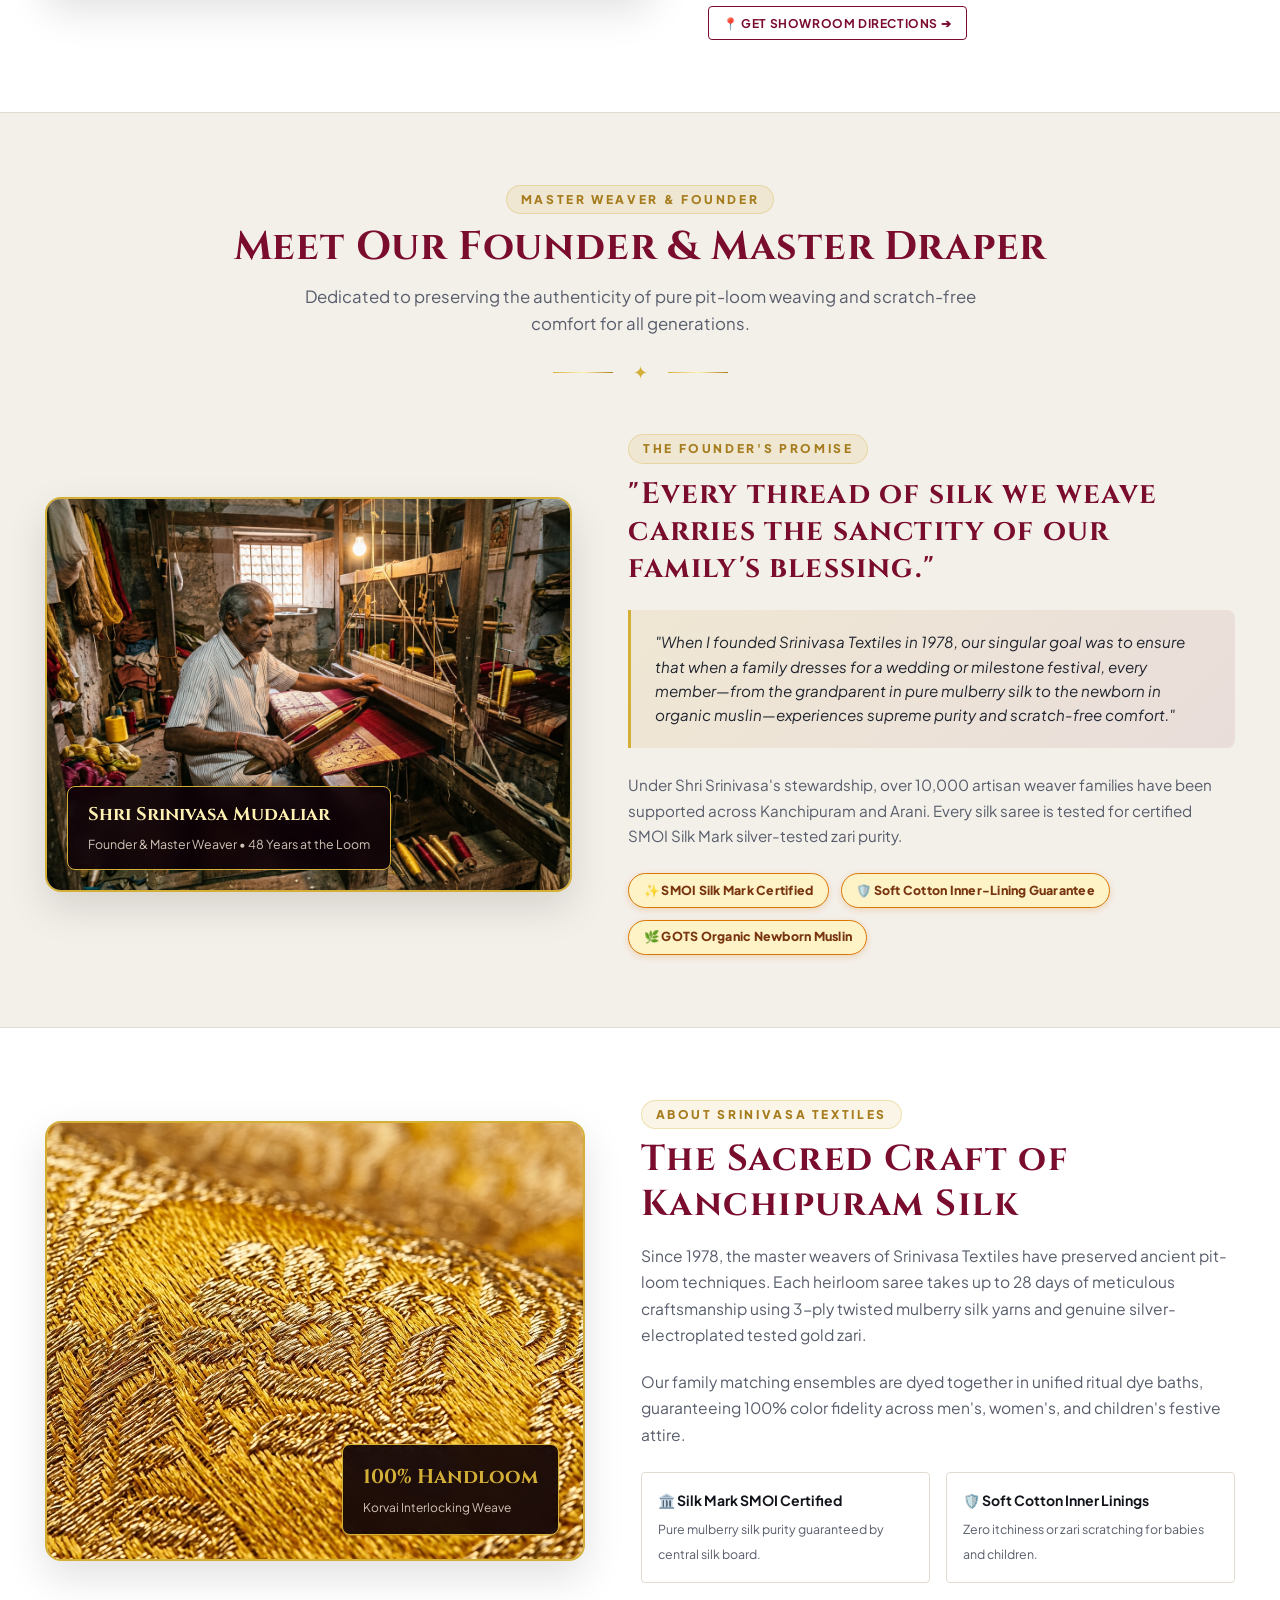
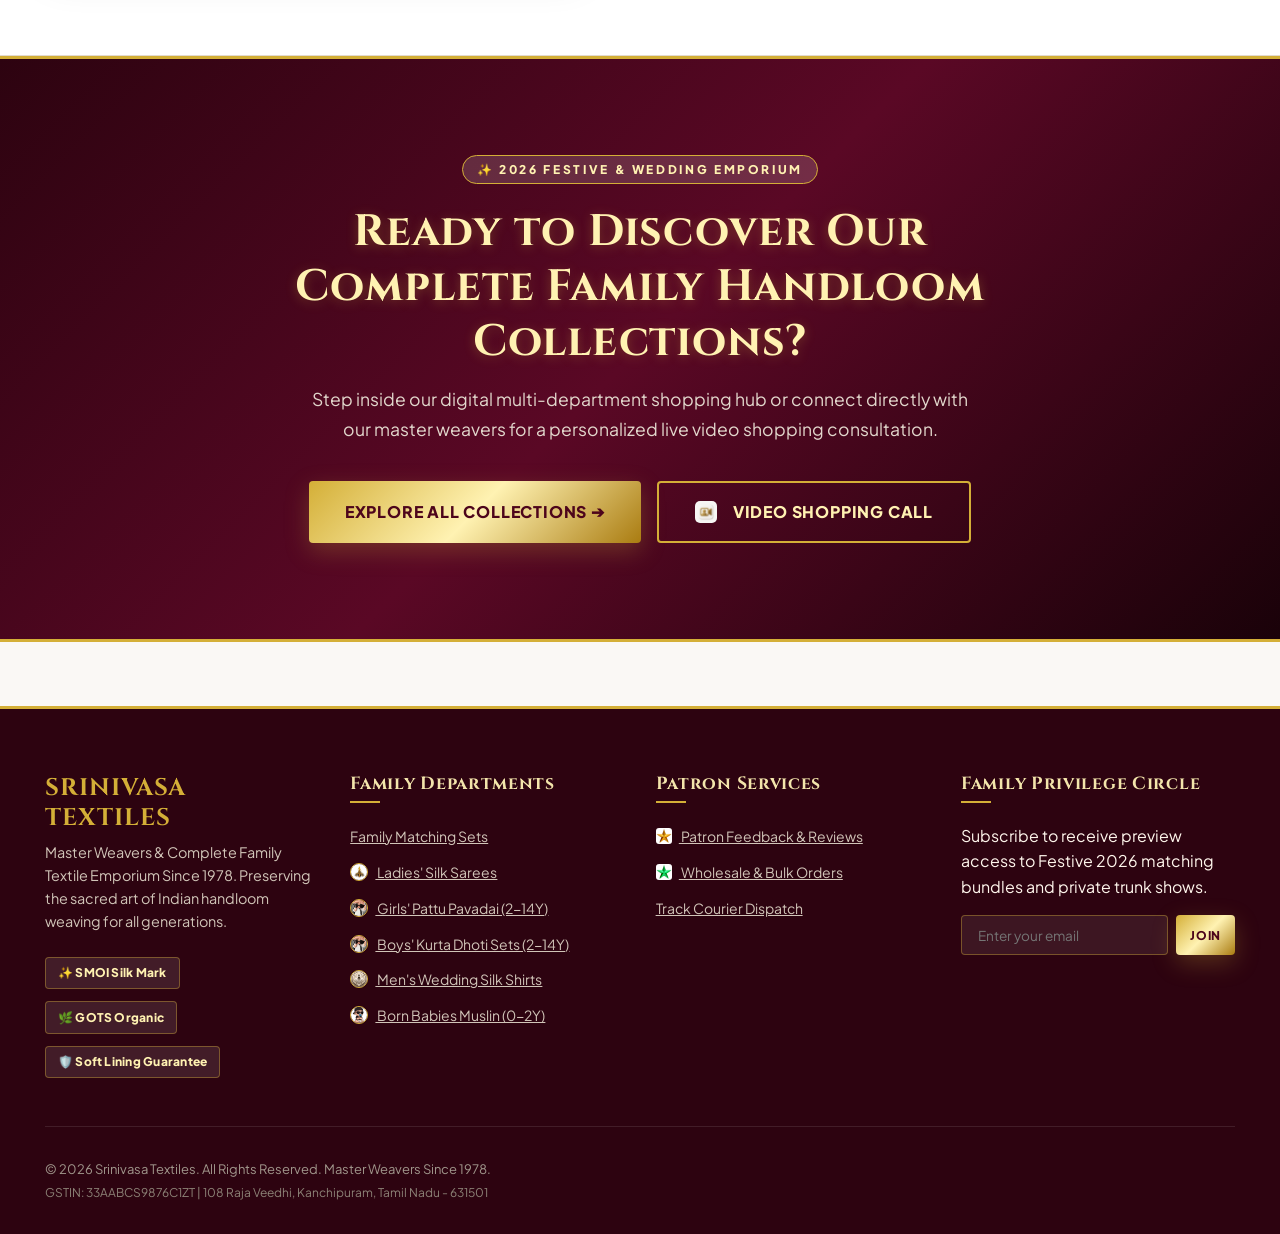
==== commit ddb821ce: "Add files via upload" ====
--- a/index.html
+++ b/index.html
@@ -497,9 +497,8 @@
               <li><a href="javascript:void(0)"
                   onclick="document.getElementById('feedbackModal').classList.add('active')"><img src="icons/feedback.jpeg" alt="Feedback" class="footer-link-icon" /> Patron Feedback &amp;
                   Reviews</a></li>
-              <li><a href="https://wa.me/916381265149" target="_blank"><img src="icons/video%20call.jpeg" alt="Video Call" class="footer-link-icon" /> Video Call Shopping</a></li>
-              <li><a href="#">Wholesale &amp; Bulk Orders</a></li>
-              <li><a href="#">Track Courier Dispatch</a></li>
+              <li><a href="https://wa.me/916381265149?text=Namaste%20Srinivasa%20Textiles%2C%20I%20would%20like%20to%20inquire%20about%20Wholesale%20and%20Bulk%20Orders%20for%20Handloom%20Silk%20Sarees%20and%20Family%20Combos." target="_blank"><img src="icons/feedback.jpeg" alt="Bulk Orders" class="footer-link-icon" style="filter: hue-rotate(90deg);" /> Wholesale &amp; Bulk Orders</a></li>
+              <li><a href="shop.html">Track Courier Dispatch</a></li>
             </ul>
           </div>
 
@@ -1019,7 +1018,7 @@
       </div>
       <div class="wa-body">
         <div class="wa-message-bubble">
-          Namaste! 🙏 Need help selecting matching family sets, kids sizing, or booking a video call shopping session?
+          VANAKKAM 🙏 Need help selecting matching family sets, kids sizing, or booking a video call shopping session?
         </div>
       </div>
       <a href="https://wa.me/916381265149?text=Namaste,%20I%20need%20assistance%20with%20Srinivasa%20Textiles%20family%20collection."
--- a/css/admin.css
+++ b/css/admin.css
@@ -1185,14 +1185,51 @@
   border: 1px solid rgba(239, 68, 68, 0.4);
 }
 
+.admin-stock-control-box {
+  display: flex;
+  flex-direction: column;
+  gap: 0.35rem;
+}
+
+.stock-stepper-row {
+  display: flex;
+  align-items: center;
+  gap: 0.35rem;
+}
+
+.btn-stock-step {
+  width: 28px;
+  height: 32px;
+  background: var(--bg-surface-alt, #F1F5F9);
+  border: 1px solid var(--border-color);
+  border-radius: var(--radius-sm);
+  color: var(--text-main);
+  font-weight: 800;
+  font-size: 1rem;
+  display: flex;
+  align-items: center;
+  justify-content: center;
+  cursor: pointer !important;
+  transition: all 0.15s ease;
+  user-select: none;
+}
+
+.btn-stock-step:hover {
+  background: var(--color-gold);
+  color: #1C020A;
+  border-color: var(--color-gold);
+}
+
 .stock-inline-edit {
-  width: 80px;
-  padding: 0.4rem 0.5rem;
+  width: 64px;
+  height: 32px;
+  padding: 0.25rem 0.4rem;
   border: 1.5px solid var(--border-color);
   border-radius: var(--radius-sm);
   background: var(--bg-surface);
   color: var(--text-heading);
-  font-weight: 700;
+  font-weight: 800;
+  font-size: 0.95rem;
   text-align: center;
   transition: all var(--transition-fast);
 }
@@ -1200,7 +1237,116 @@
 .stock-inline-edit:focus {
   border-color: var(--color-gold);
   outline: none;
-  box-shadow: 0 0 0 3px rgba(212, 175, 55, 0.2);
+  box-shadow: 0 0 0 3px rgba(212, 175, 55, 0.25);
+}
+
+.stock-quick-pills {
+  display: flex;
+  gap: 0.3rem;
+  align-items: center;
+  flex-wrap: wrap;
+}
+
+.stock-pill-btn {
+  padding: 0.15rem 0.45rem;
+  font-size: 0.68rem;
+  font-weight: 700;
+  border-radius: 4px;
+  border: 1px solid var(--border-color);
+  background: var(--bg-surface-alt, #F8FAFC);
+  color: var(--text-muted);
+  cursor: pointer !important;
+  transition: all 0.15s ease;
+  white-space: nowrap;
+}
+
+.stock-pill-btn:hover {
+  border-color: var(--color-gold);
+  color: var(--color-primary);
+}
+
+.stock-pill-btn.pill-zero {
+  color: #DC2626;
+  border-color: rgba(220, 38, 38, 0.3);
+  background: rgba(220, 38, 38, 0.05);
+}
+
+.stock-pill-btn.pill-zero:hover {
+  background: #DC2626;
+  color: #FFFFFF;
+}
+
+.stock-pill-btn.pill-plus {
+  color: #10B981;
+  border-color: rgba(16, 185, 129, 0.3);
+  background: rgba(16, 185, 129, 0.05);
+}
+
+.stock-pill-btn.pill-plus:hover {
+  background: #10B981;
+  color: #FFFFFF;
+}
+
+.stock-sync-indicator {
+  display: inline-block;
+  font-size: 0.7rem;
+  font-weight: 700;
+  color: #10B981;
+  opacity: 0;
+  transform: translateY(-2px);
+  transition: opacity 0.3s ease, transform 0.3s ease;
+}
+
+.stock-sync-indicator.show {
+  opacity: 1;
+  transform: translateY(0);
+}
+
+/* ==========================================================================
+   BULK ORDER SESSION - DEDICATED ALIGNMENT & DESIGN SYSTEM
+   ========================================================================== */
+.bulk-session-card {
+  border: 1.5px solid var(--border-color);
+  border-radius: 12px;
+  background: var(--bg-surface);
+  box-shadow: 0 4px 20px rgba(0, 0, 0, 0.05);
+  overflow: hidden;
+}
+
+.bulk-order-table {
+  width: 100%;
+  border-collapse: separate;
+  border-spacing: 0;
+  font-size: 0.84rem;
+}
+
+.bulk-order-table th {
+  background: var(--bg-surface-alt);
+  color: var(--text-heading);
+  font-weight: 800;
+  font-size: 0.725rem;
+  text-transform: uppercase;
+  letter-spacing: 0.05em;
+  padding: 0.95rem 1rem;
+  border-bottom: 2px solid var(--border-color);
+  white-space: nowrap;
+  vertical-align: middle;
+}
+
+.bulk-order-table td {
+  padding: 1.05rem 1rem;
+  border-bottom: 1px solid var(--border-color);
+  vertical-align: top !important;
+  color: var(--text-main);
+  line-height: 1.45;
+}
+
+.bulk-order-table tr:hover td {
+  background: rgba(212, 175, 55, 0.035);
+}
+
+.bulk-order-table tr:last-child td {
+  border-bottom: none;
 }
 
 /* ==========================================================================
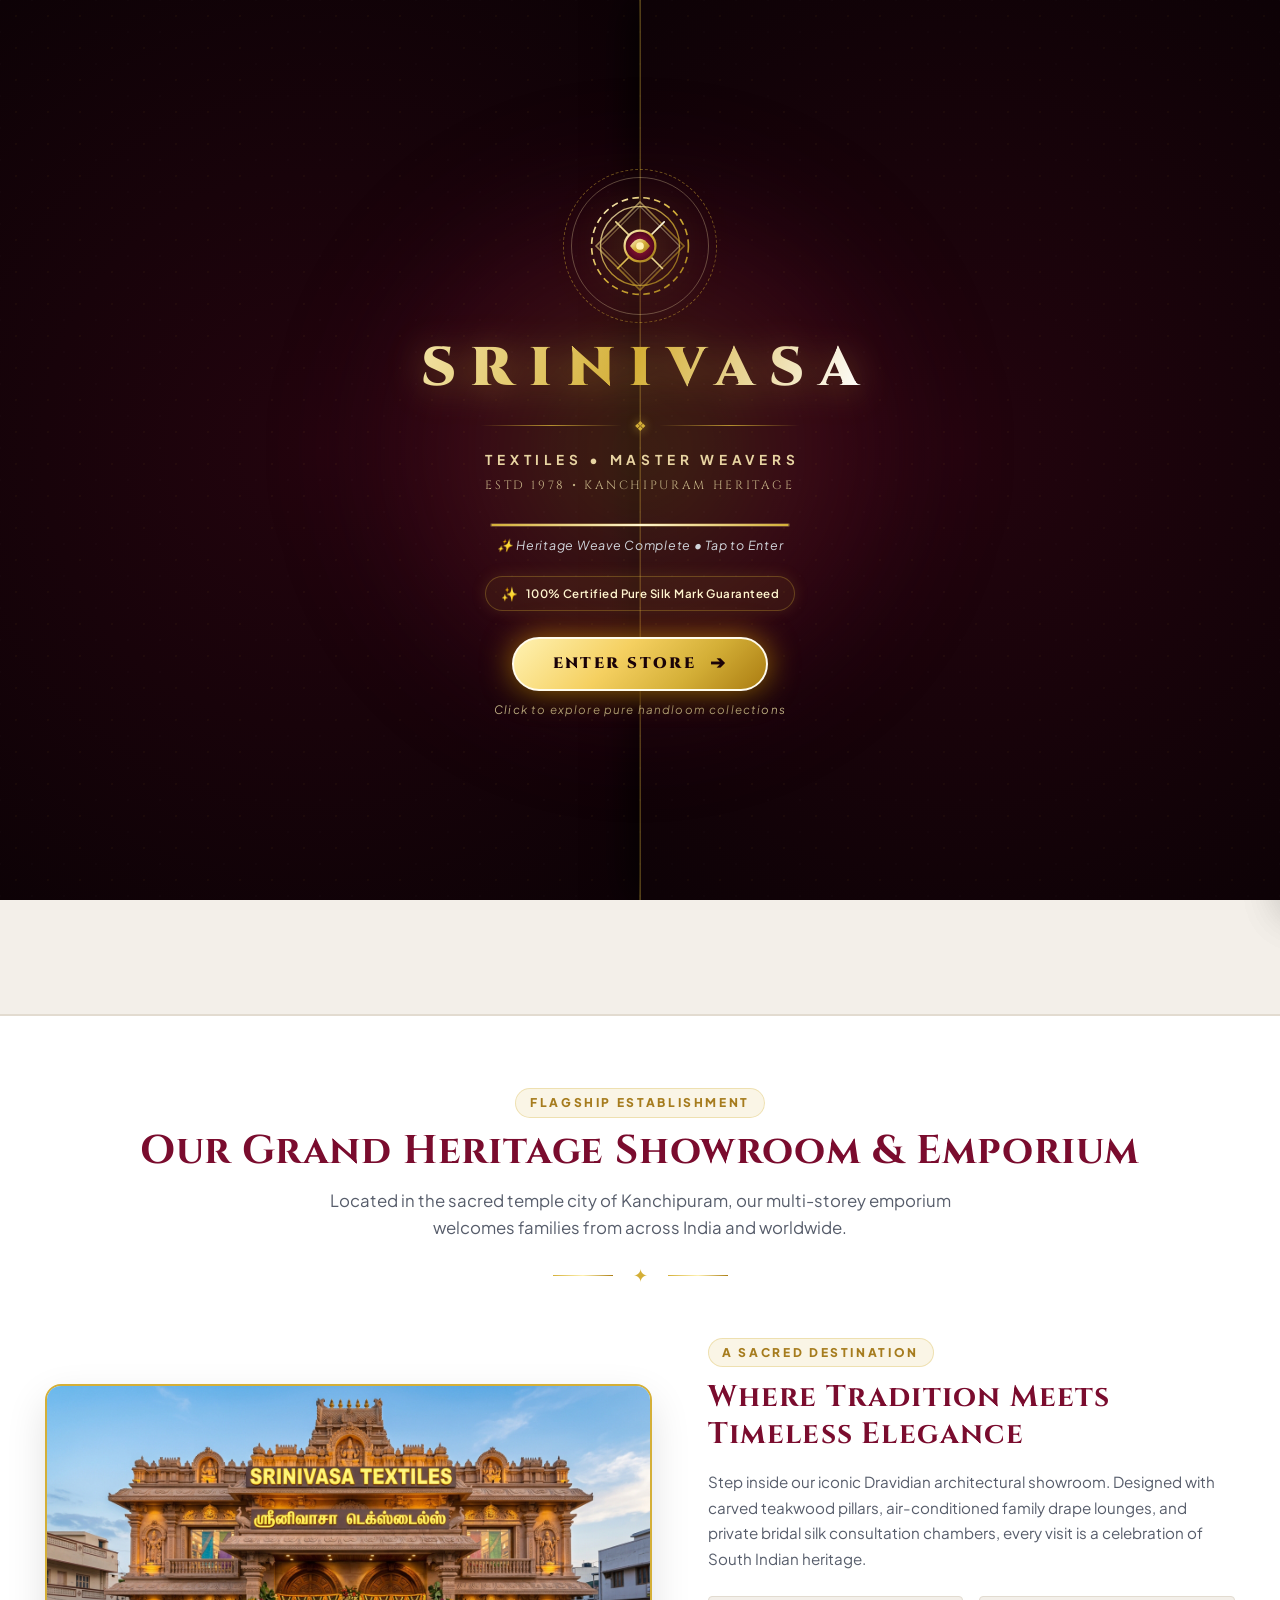
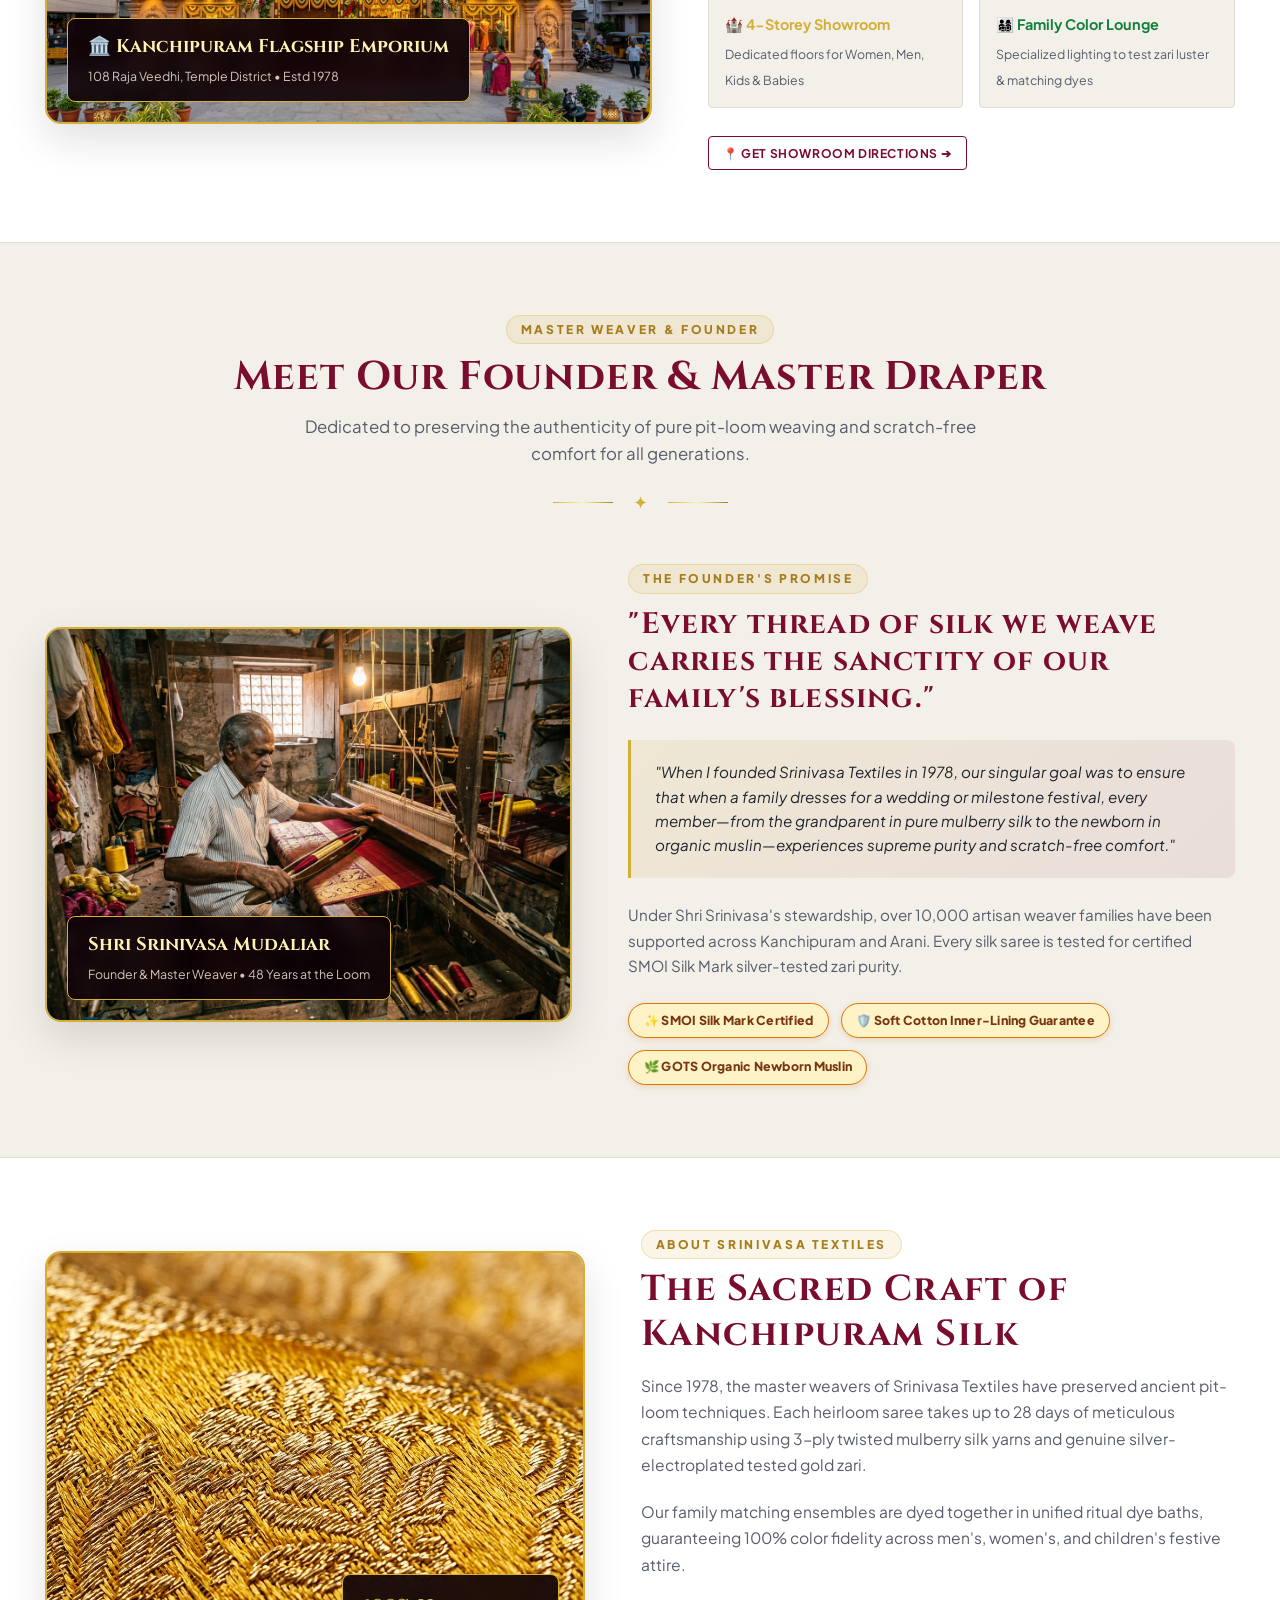
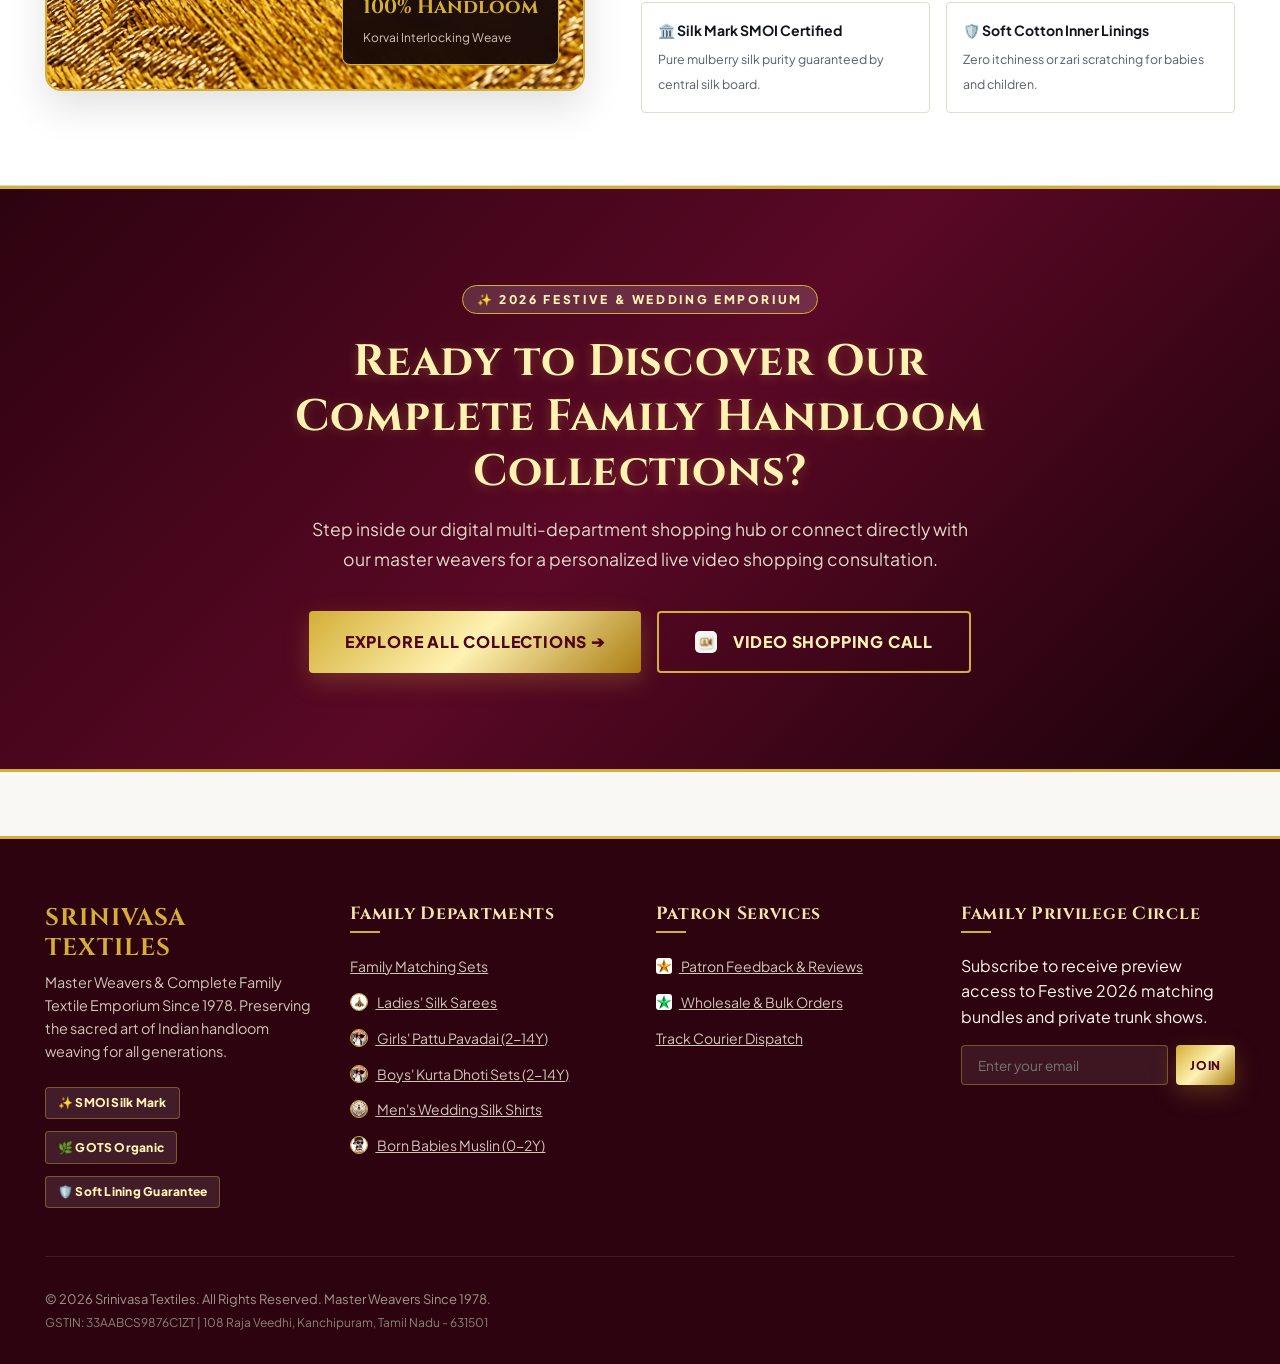
==== commit bdf3db8b: "Add files via upload" ====
--- a/index.html
+++ b/index.html
@@ -137,6 +137,9 @@
     </div>
   </div>
 
+  <!-- Dynamic Festive Announcement Ticker Bar (Controlled by Admin Festive Session Switch) -->
+  <div id="festiveTopTickerBar" class="festive-top-ticker-bar" style="display: none;"></div>
+
   <!-- ==========================================================================
        TOP ANNOUNCEMENT BAR & THEME SWITCHER
        ========================================================================== -->
@@ -215,7 +218,8 @@
             </button>
 
             <!-- Mobile 3-Lines (☰) Navigation & Departments Menu -->
-            <button class="mobile-menu-btn" id="mobileMenuBtn" aria-label="Open Departments Menu" title="Browse Departments &amp; Feedback">
+            <button class="mobile-menu-btn" id="mobileMenuBtn" aria-label="Open Departments Menu"
+              title="Browse Departments &amp; Feedback">
               ☰
             </button>
           </div>
@@ -268,6 +272,14 @@
           </div>
         </div>
       </div>
+    </section>
+
+    <!-- ==========================================================================
+         REAL-TIME "LIMITED TIME FESTIVE SPECIAL 2026" SESSION (HOME SPOTLIGHT)
+         Controlled entirely via Admin Page Master Switch & Festive Campaign Console
+         ========================================================================== -->
+    <section class="section festive-offers-section home-only-section" id="festiveCampaignContainer" style="display: none;">
+      <!-- Populated dynamically by storefront.renderFestiveCampaign() -->
     </section>
 
     <!-- ==========================================================================
@@ -570,8 +582,10 @@
         <strong>🏛️ Kanchipuram Emporium</strong>
         <p>108 Raja Veedhi, Temple District, Kanchipuram - 631501</p>
         <div style="margin-top: 0.65rem; display: flex; gap: 0.5rem; flex-wrap: wrap;">
-          <a href="https://maps.google.com" target="_blank" class="btn btn-outline btn-xs" style="text-decoration: none !important; padding: 0.35rem 0.65rem; font-size: 0.72rem;">📍 Directions</a>
-          <a href="tel:+916381265149" class="btn btn-outline btn-xs" style="text-decoration: none !important; padding: 0.35rem 0.65rem; font-size: 0.72rem;">📞 Call Support</a>
+          <a href="https://maps.google.com" target="_blank" class="btn btn-outline btn-xs"
+            style="text-decoration: none !important; padding: 0.35rem 0.65rem; font-size: 0.72rem;">📍 Directions</a>
+          <a href="tel:+916381265149" class="btn btn-outline btn-xs"
+            style="text-decoration: none !important; padding: 0.35rem 0.65rem; font-size: 0.72rem;">📞 Call Support</a>
         </div>
       </div>
     </div>
@@ -753,6 +767,7 @@
         <button class="btn btn-gold btn-sm" id="applyCouponBtn">Apply</button>
       </div>
       <div id="cartActiveCouponBox" style="display: none; margin-bottom: 0.65rem;"></div>
+      <div id="cartAvailableOffersBox" style="margin-bottom: 0.75rem;"></div>
 
       <div class="cart-summary-line"><span>Subtotal:</span> <strong id="cartSubtotal">₹0</strong></div>
       <div class="cart-summary-line" id="cartDiscountLine"><span>Discount:</span> <strong id="cartDiscount">₹0</strong>
--- a/css/admin.css
+++ b/css/admin.css
@@ -2308,3 +2308,70 @@
     font-size: 0.685rem !important;
   }
 }
+
+/* ==========================================================================
+   COUPON LIVE ON / OFF TOGGLE SWITCH BUTTON
+   ========================================================================== */
+.coupon-switch-btn {
+  display: inline-flex;
+  align-items: center;
+  justify-content: space-between;
+  width: 76px;
+  height: 30px;
+  padding: 3px 6px;
+  border-radius: 20px;
+  border: 1.5px solid transparent;
+  cursor: pointer;
+  font-family: inherit;
+  font-size: 0.75rem;
+  font-weight: 800;
+  letter-spacing: 0.05em;
+  transition: all 0.25s cubic-bezier(0.4, 0, 0.2, 1);
+  box-shadow: 0 2px 6px rgba(0, 0, 0, 0.18);
+  user-select: none;
+  outline: none;
+}
+
+.coupon-switch-btn.switch-on {
+  background: #059669;
+  border-color: #10B981;
+  color: #FFFFFF;
+  flex-direction: row-reverse;
+}
+
+.coupon-switch-btn.switch-on .switch-knob {
+  width: 20px;
+  height: 20px;
+  border-radius: 50%;
+  background: #FFFFFF;
+  box-shadow: 0 1px 4px rgba(0, 0, 0, 0.35);
+  display: inline-block;
+  transition: all 0.2s ease;
+}
+
+.coupon-switch-btn.switch-off {
+  background: #374151;
+  border-color: #4B5563;
+  color: #9CA3AF;
+  flex-direction: row;
+}
+
+.coupon-switch-btn.switch-off .switch-knob {
+  width: 20px;
+  height: 20px;
+  border-radius: 50%;
+  background: #9CA3AF;
+  box-shadow: 0 1px 3px rgba(0, 0, 0, 0.35);
+  display: inline-block;
+  transition: all 0.2s ease;
+}
+
+.coupon-switch-btn:hover {
+  transform: translateY(-1px) scale(1.05);
+  box-shadow: 0 4px 12px rgba(0, 0, 0, 0.3);
+}
+
+.coupon-switch-btn:active {
+  transform: scale(0.97);
+}
+
